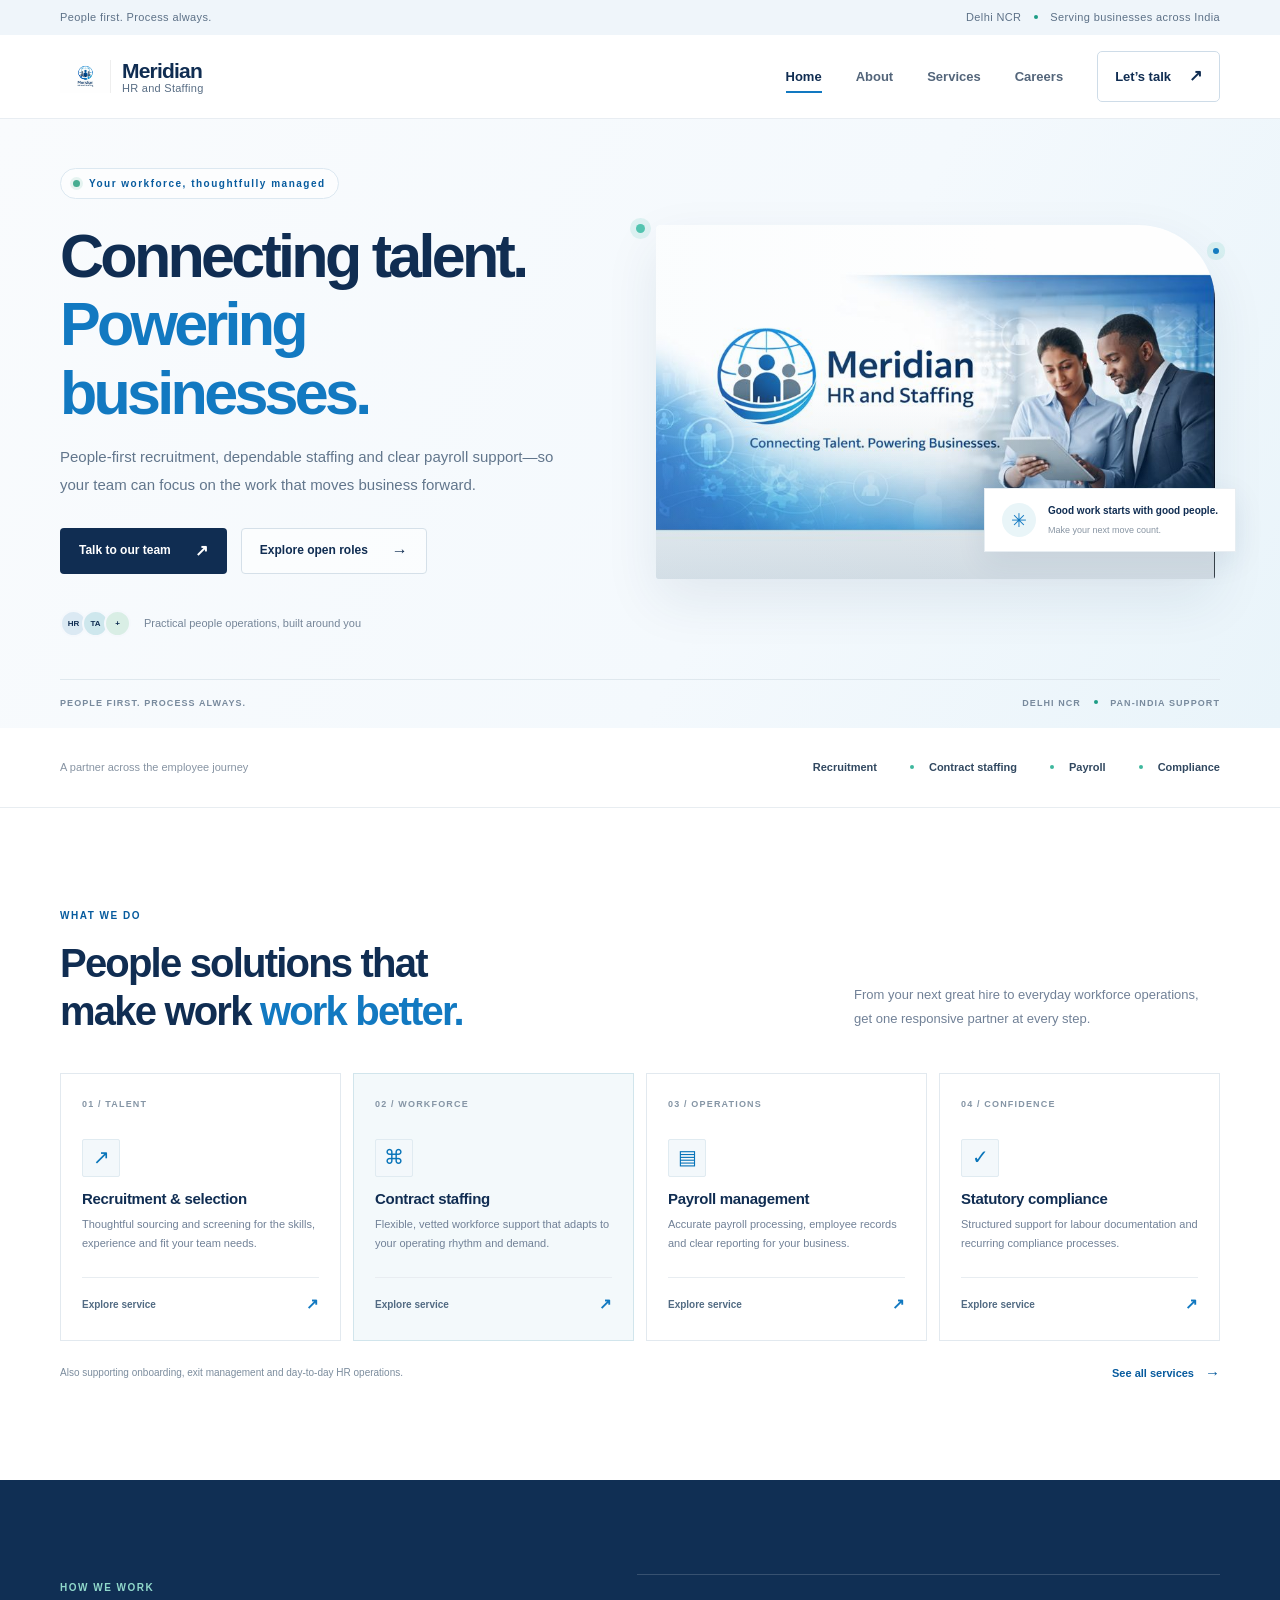
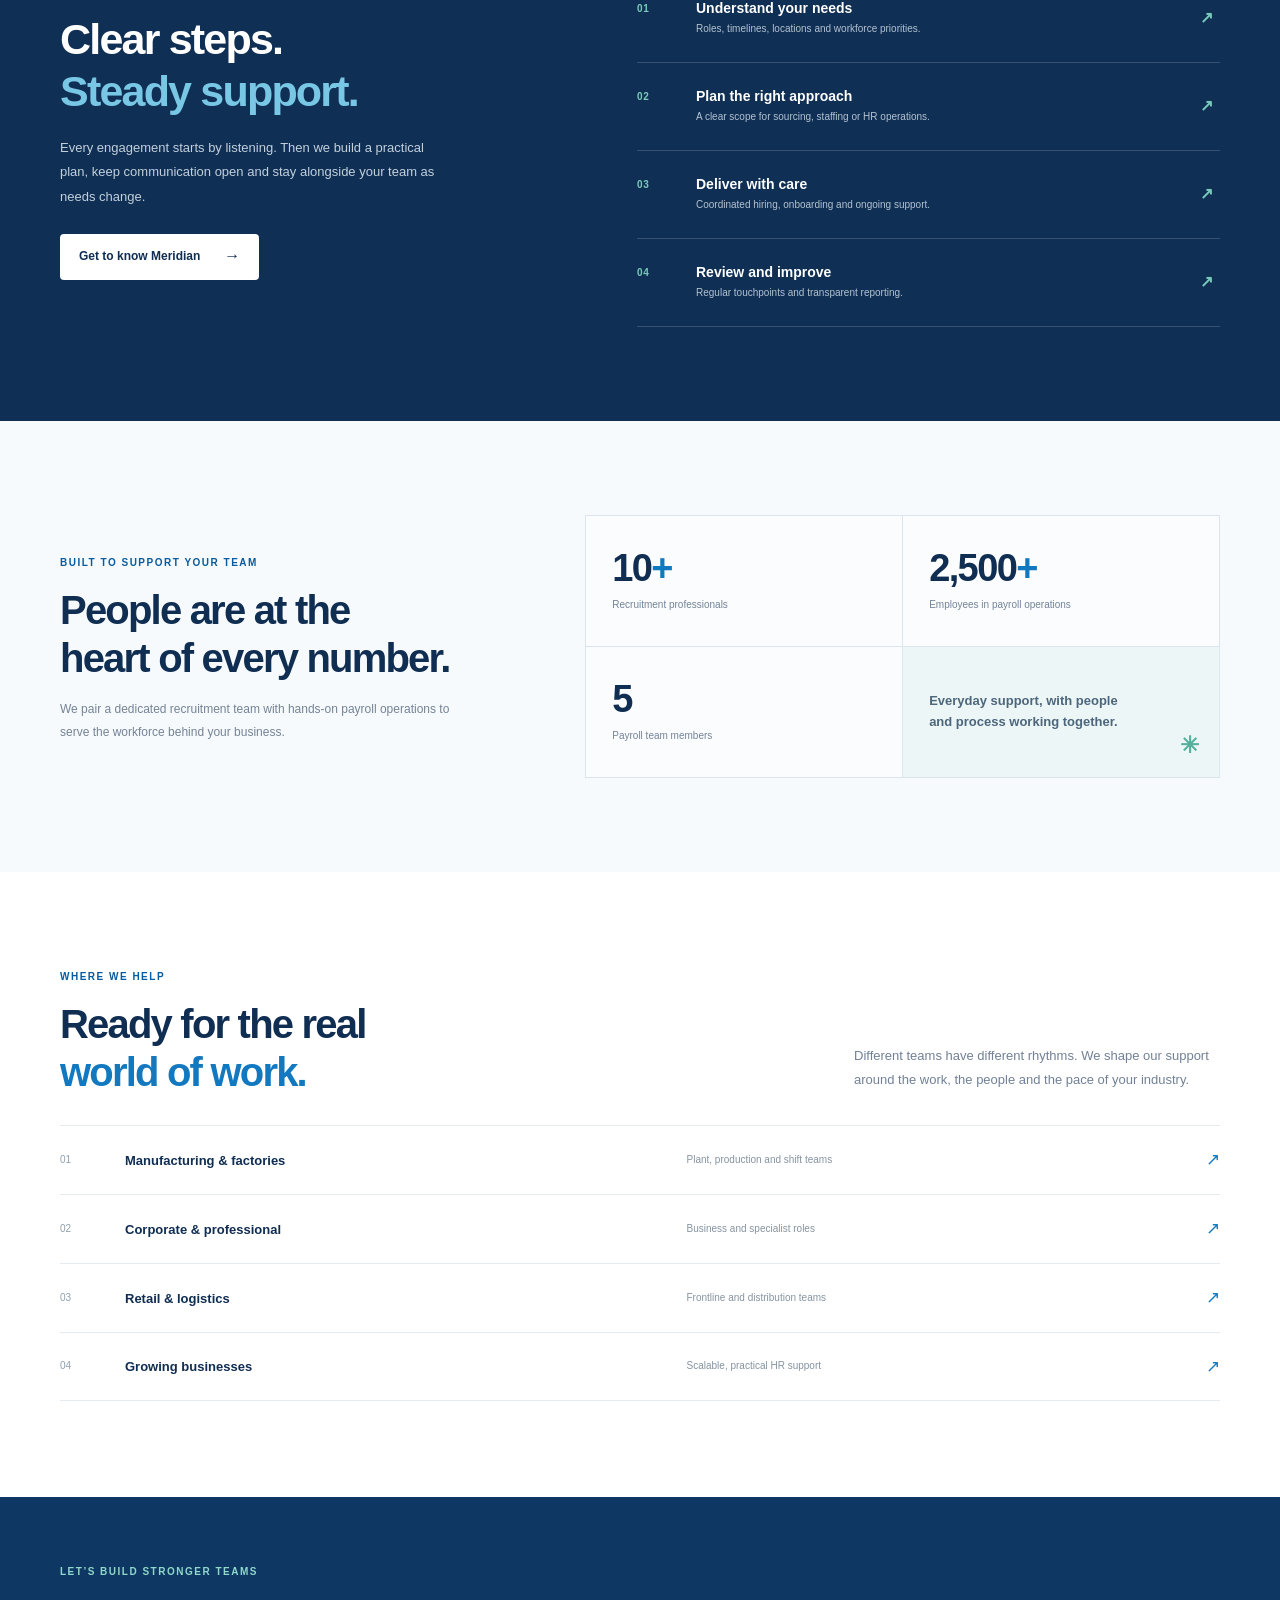
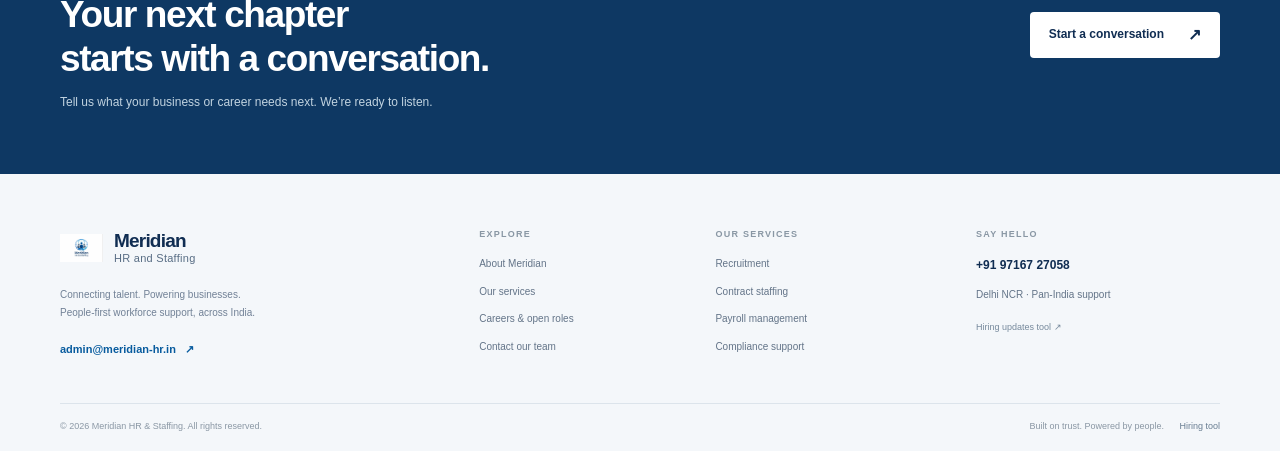
==== index.html @ 5dda0aa1 "Publish Meridian HR & Staffing website" ====
<!doctype html>
<html lang="en">
<head>
  <meta charset="utf-8"><meta name="viewport" content="width=device-width, initial-scale=1">
  <meta name="theme-color" content="#f7faff"><meta name="description" content="Meridian HR & Staffing provides recruitment, contractual staffing, payroll management and compliance support for growing businesses across India.">
  <title>Meridian HR & Staffing | Connecting Talent. Powering Businesses.</title><link rel="icon" href="assets/logo.jpg"><link rel="stylesheet" href="assets/styles.css">
</head>
<body><div id="site-header"></div>
<main>
  <section class="hero"><div class="container hero-grid"><div class="hero-copy"><span class="eyebrow"><i></i> Your workforce, thoughtfully managed</span><h1>Connecting talent.<br><span>Powering businesses.</span></h1><p>People-first recruitment, dependable staffing and clear payroll support—so your team can focus on the work that moves business forward.</p><div class="hero-actions"><a class="button button-primary" href="contact.html">Talk to our team <span>↗</span></a><a class="button button-quiet" href="jobs.html">Explore open roles <span>→</span></a></div><div class="hero-proof"><div class="avatar-stack"><span>HR</span><span>TA</span><span>+</span></div><span>Practical people operations, built around you</span></div></div><div class="hero-art"><div class="hero-image"><img src="assets/cover-page.jpg" alt="Meridian HR and Staffing — connecting talent and powering businesses"></div><div class="hero-note"><span class="note-icon">✳</span><span><b>Good work starts with good people.</b><small>Make your next move count.</small></span></div><div class="hero-dot dot-one"></div><div class="hero-dot dot-two"></div></div></div><div class="container hero-bottom"><span>PEOPLE FIRST. PROCESS ALWAYS.</span><span>DELHI NCR <i></i> PAN-INDIA SUPPORT</span></div></section>
  <section class="trust-strip"><div class="container trust-inner"><span class="trust-label">A partner across the employee journey</span><div class="trust-items"><span>Recruitment</span><span>Contract staffing</span><span>Payroll</span><span>Compliance</span></div></div></section>
  <section class="section section-services"><div class="container"><div class="section-heading"><div><span class="eyebrow">WHAT WE DO</span><h2>People solutions that<br>make work <span>work better.</span></h2></div><p>From your next great hire to everyday workforce operations, get one responsive partner at every step.</p></div><div class="service-grid"><a class="service-card" href="services.html#recruitment"><span class="card-index">01 / TALENT</span><span class="service-icon">↗</span><h3>Recruitment & selection</h3><p>Thoughtful sourcing and screening for the skills, experience and fit your team needs.</p><span class="card-link">Explore service <b>↗</b></span></a><a class="service-card card-highlight" href="services.html#staffing"><span class="card-index">02 / WORKFORCE</span><span class="service-icon">⌘</span><h3>Contract staffing</h3><p>Flexible, vetted workforce support that adapts to your operating rhythm and demand.</p><span class="card-link">Explore service <b>↗</b></span></a><a class="service-card" href="services.html#payroll"><span class="card-index">03 / OPERATIONS</span><span class="service-icon">▤</span><h3>Payroll management</h3><p>Accurate payroll processing, employee records and clear reporting for your business.</p><span class="card-link">Explore service <b>↗</b></span></a><a class="service-card" href="services.html#compliance"><span class="card-index">04 / CONFIDENCE</span><span class="service-icon">✓</span><h3>Statutory compliance</h3><p>Structured support for labour documentation and recurring compliance processes.</p><span class="card-link">Explore service <b>↗</b></span></a></div><div class="services-footer"><span>Also supporting onboarding, exit management and day-to-day HR operations.</span><a class="text-link" href="services.html">See all services <span>→</span></a></div></div></section>
  <section class="section process-section"><div class="container process-layout"><div class="process-intro"><span class="eyebrow eyebrow-light">HOW WE WORK</span><h2>Clear steps.<br><span>Steady support.</span></h2><p>Every engagement starts by listening. Then we build a practical plan, keep communication open and stay alongside your team as needs change.</p><a class="button button-light" href="about.html">Get to know Meridian <span>→</span></a></div><div class="process-list"><div class="process-row"><span>01</span><div><h3>Understand your needs</h3><p>Roles, timelines, locations and workforce priorities.</p></div><b>↗</b></div><div class="process-row"><span>02</span><div><h3>Plan the right approach</h3><p>A clear scope for sourcing, staffing or HR operations.</p></div><b>↗</b></div><div class="process-row"><span>03</span><div><h3>Deliver with care</h3><p>Coordinated hiring, onboarding and ongoing support.</p></div><b>↗</b></div><div class="process-row"><span>04</span><div><h3>Review and improve</h3><p>Regular touchpoints and transparent reporting.</p></div><b>↗</b></div></div></div></section>
  <section class="section stats-section"><div class="container stats-layout"><div><span class="eyebrow">BUILT TO SUPPORT YOUR TEAM</span><h2>People are at the<br>heart of every number.</h2><p>We pair a dedicated recruitment team with hands-on payroll operations to serve the workforce behind your business.</p></div><div class="stats-grid"><div class="stat-box"><strong>10<span>+</span></strong><span>Recruitment professionals</span></div><div class="stat-box"><strong>2,500<span>+</span></strong><span>Employees in payroll operations</span></div><div class="stat-box"><strong>5</strong><span>Payroll team members</span></div><div class="stat-box stat-caption"><span>Everyday support, with people and process working together.</span><b>✳</b></div></div></div></section>
  <section class="section industries-section"><div class="container"><div class="section-heading"><div><span class="eyebrow">WHERE WE HELP</span><h2>Ready for the real<br><span>world of work.</span></h2></div><p>Different teams have different rhythms. We shape our support around the work, the people and the pace of your industry.</p></div><div class="industry-row"><span>01</span><b>Manufacturing & factories</b><span class="industry-desc">Plant, production and shift teams</span><span class="industry-arrow">↗</span></div><div class="industry-row"><span>02</span><b>Corporate & professional</b><span class="industry-desc">Business and specialist roles</span><span class="industry-arrow">↗</span></div><div class="industry-row"><span>03</span><b>Retail & logistics</b><span class="industry-desc">Frontline and distribution teams</span><span class="industry-arrow">↗</span></div><div class="industry-row"><span>04</span><b>Growing businesses</b><span class="industry-desc">Scalable, practical HR support</span><span class="industry-arrow">↗</span></div></div></section>
  <section class="cta-section"><div class="container cta-inner"><div><span class="eyebrow eyebrow-light">LET’S BUILD STRONGER TEAMS</span><h2>Your next chapter<br>starts with a conversation.</h2><p>Tell us what your business or career needs next. We’re ready to listen.</p></div><a class="button button-light" href="contact.html">Start a conversation <span>↗</span></a></div></section>
</main><div id="site-footer"></div><script src="assets/site.js"></script></body></html>
---- assets/styles.css ----
:root{--navy:#102d52;--blue:#1279c1;--blue-deep:#075b9e;--ink:#1b2d41;--muted:#64768b;--pale:#f4f8fc;--line:#e0e8f0;--white:#fff;--mint:#cdece4;--font-body:'DM Sans',Arial,sans-serif;--font-display:'Manrope','DM Sans',Arial,sans-serif}*{box-sizing:border-box}html{scroll-behavior:smooth;scroll-padding-top:110px}body{margin:0;color:var(--ink);background:#fff;font-family:var(--font-body);font-size:15px;line-height:1.65;-webkit-font-smoothing:antialiased}body.menu-open{overflow:hidden}a{color:inherit;text-decoration:none}button,input,textarea,select{font:inherit}button,a{-webkit-tap-highlight-color:transparent}img{display:block;max-width:100%}.container{width:min(1160px,calc(100% - 64px));margin-inline:auto}.topbar{background:#eff5fa;color:#5d7187;font-size:11px;letter-spacing:.035em}.topbar-inner{min-height:35px;display:flex;align-items:center;justify-content:space-between}.topbar i,.hero-bottom i{display:inline-block;width:4px;height:4px;margin:0 9px 2px;border-radius:50%;background:#1d9c85}.site-header{position:sticky;z-index:20;top:0;background:rgba(255,255,255,.95);backdrop-filter:blur(14px);border-bottom:1px solid #e8edf2}.nav-wrap{height:83px;display:flex;align-items:center;justify-content:space-between}.brand{display:flex;align-items:center;gap:11px;color:var(--navy)}.brand img{width:51px;height:51px;object-fit:contain}.brand span{display:flex;flex-direction:column;line-height:1.13}.brand b{font:800 21px/1.1 var(--font-display);letter-spacing:-.8px}.brand small{font-size:11px;color:#586d84;letter-spacing:.025em}.main-nav{display:flex;align-items:center;gap:34px;font-size:13px;font-weight:600;color:#53657a}.main-nav>a:not(.nav-contact){position:relative;padding:8px 0}.main-nav>a:not(.nav-contact):after{content:"";position:absolute;right:100%;bottom:2px;left:0;height:2px;background:var(--blue);transition:right .2s}.main-nav>a:not(.nav-contact):hover:after,.main-nav>a[aria-current="page"]:after{right:0}.main-nav>a[aria-current="page"]{color:var(--navy)}.nav-contact{display:flex;align-items:center;gap:18px;padding:11px 17px;border:1px solid #cedce8;border-radius:5px;color:var(--navy);transition:.2s}.nav-contact:hover{background:var(--navy);border-color:var(--navy);color:white}.nav-contact span{font-size:16px}.menu-toggle{display:none}.hero{overflow:hidden;position:relative;padding:49px 0 0;background:linear-gradient(118deg,#f9fbfd 0%,#f4f9fd 60%,#e9f4fa 100%)}.hero-grid{display:grid;grid-template-columns:1fr 1.03fr;align-items:center;gap:49px;min-height:438px;padding-bottom:42px}.eyebrow{display:inline-flex;align-items:center;gap:9px;color:var(--blue-deep);font-size:10px;font-weight:700;letter-spacing:.15em;line-height:1.5}.hero-copy>.eyebrow{padding:7px 12px;border:1px solid #dce8f1;border-radius:99px;background:#ffffff9c}.hero-copy>.eyebrow i{width:7px;height:7px;border-radius:50%;background:#45ad91;box-shadow:0 0 0 3px #45ad9120}.hero h1,.page-hero h1,.not-found h1{margin:23px 0 16px;color:var(--navy);font:700 clamp(39px,5vw,61px)/1.12 var(--font-display);letter-spacing:-3.7px}.hero h1 span,.page-hero h1 span,.not-found h1 span{color:var(--blue)}.hero-copy>p{max-width:500px;margin:0;color:#62768c;font-size:15px;line-height:1.9}.hero-actions{display:flex;align-items:center;gap:14px;margin-top:28px}.button{display:inline-flex;align-items:center;justify-content:center;gap:24px;min-height:46px;padding:0 18px;border:1px solid transparent;border-radius:4px;font-size:12px;font-weight:700;cursor:pointer;transition:background .2s,color .2s,border-color .2s,transform .2s}.button span{font-size:16px;transition:transform .2s}.button:hover{transform:translateY(-2px)}.button:hover span{transform:translate(2px,-1px)}.button-primary{background:var(--navy);color:white}.button-primary:hover{background:#1c4a77}.button-quiet{border-color:#d5e0e9;background:#ffffff7d;color:var(--navy)}.button-quiet:hover{border-color:#94aec4;background:white}.hero-proof{display:flex;align-items:center;gap:13px;margin-top:36px;color:#758598;font-size:11px}.avatar-stack{display:flex;padding-left:5px}.avatar-stack span{display:grid;place-items:center;width:27px;height:27px;margin-left:-5px;border:2px solid #f5f8fc;border-radius:50%;background:#dbe9f3;color:var(--navy);font-size:8px;font-weight:700}.avatar-stack span:nth-child(2){background:#cee7ed}.avatar-stack span:nth-child(3){background:#d9eee5}.hero-art{position:relative;padding:8px 5px 8px 0}.hero-image{overflow:hidden;position:relative;height:354px;border-radius:3px 76px 3px 3px;background:#dceefa;box-shadow:0 21px 54px #143d5f16}.hero-image:after{position:absolute;inset:0;content:"";background:linear-gradient(90deg,#e7f5fc26,transparent 62%),linear-gradient(0deg,#164b7333,transparent 52%)}.hero-image img{width:100%;height:100%;object-fit:cover}.hero-note{position:absolute;right:-16px;bottom:35px;z-index:1;display:flex;align-items:center;gap:12px;min-width:236px;padding:14px 17px;border:1px solid #e7edf2;background:#fff;box-shadow:0 9px 30px #143d5f16}.note-icon{display:grid;place-items:center;width:34px;height:34px;border-radius:50%;background:#e9f5f8;color:var(--blue);font-size:19px}.hero-note span:last-child{display:flex;flex-direction:column}.hero-note b{font-size:10px;color:var(--navy)}.hero-note small{margin-top:3px;color:#8794a2;font-size:9px}.hero-dot{position:absolute;width:9px;height:9px;border-radius:50%;background:#53c4b0;box-shadow:0 0 0 6px #53c4b028}.dot-one{top:7px;left:-20px}.dot-two{right:1px;top:31px;width:6px;height:6px;background:#147cc0}.hero-bottom{display:flex;justify-content:space-between;padding:16px 0 17px;border-top:1px solid #dfe8ee;color:#788a9d;font-size:9px;font-weight:700;letter-spacing:.12em}.trust-strip{border-bottom:1px solid #e8edf1;background:#fff}.trust-inner{display:flex;align-items:center;justify-content:space-between;min-height:79px}.trust-label{color:#8794a3;font-size:11px}.trust-items{display:flex;align-items:center;gap:33px;color:#314860;font:700 11px var(--font-display)}.trust-items span+span:before{display:inline-block;width:4px;height:4px;margin:0 15px 2px 0;border-radius:50%;background:#3eb79d;content:""}.section{padding:94px 0}.section-heading{display:flex;align-items:flex-end;justify-content:space-between;gap:35px;margin-bottom:37px}.section-heading h2,.stats-layout h2,.process-intro h2,.contact-form-wrap h2,.about-copy h2,.credentials-inner h2{margin:12px 0 0;color:var(--navy);font:700 clamp(29px,3.5vw,40px)/1.22 var(--font-display);letter-spacing:-1.8px}.section-heading h2 span,.stats-layout h2 span,.process-intro h2 span,.contact-form-wrap h2 span,.about-copy h2 span,.credentials-inner h2 span{color:var(--blue)}.section-heading>p{max-width:366px;margin:0 0 5px;color:#718197;font-size:13px;line-height:1.85}.service-grid{display:grid;grid-template-columns:repeat(4,1fr);gap:12px}.service-card{position:relative;display:flex;min-height:268px;flex-direction:column;padding:23px 21px;border:1px solid #e2e9ef;background:white;transition:transform .22s,border-color .22s,box-shadow .22s}.service-card:hover{transform:translateY(-5px);border-color:#bed9e9;box-shadow:0 12px 35px #133a5810}.card-highlight{border-color:#d1e5ec;background:#f3f9fb}.card-index{color:#8595a5;font-size:9px;font-weight:700;letter-spacing:.13em}.service-icon{display:grid;place-items:center;width:38px;height:38px;margin:27px 0 13px;border:1px solid #e0ebf1;border-radius:2px;background:#f3f8fb;color:#0874b9;font-size:20px}.service-card h3{margin:0;color:var(--navy);font:700 15px var(--font-display);letter-spacing:-.3px}.service-card>p{margin:8px 0 21px;color:#718197;font-size:11px;line-height:1.75}.card-link{display:flex;align-items:center;justify-content:space-between;margin-top:auto;padding-top:14px;border-top:1px solid #e8edf1;color:#526b83;font-size:10px;font-weight:700}.card-link b{color:var(--blue);font-size:15px}.services-footer{display:flex;align-items:center;justify-content:space-between;margin-top:20px;color:#7b8c9d;font-size:10px}.text-link{display:inline-flex;align-items:center;gap:11px;color:var(--blue-deep);font-size:11px;font-weight:700}.text-link span{font-size:15px;transition:transform .2s}.text-link:hover span{transform:translateX(4px)}.process-section{overflow:hidden;background:#102f54;color:#fff}.process-layout{display:grid;grid-template-columns:.9fr 1.1fr;gap:100px}.eyebrow-light{color:#90d8cb}.process-intro h2{margin-top:14px;color:#fff;font-size:43px}.process-intro h2 span{color:#78c7e4}.process-intro>p{max-width:394px;margin:18px 0 24px;color:#c2d0dd;font-size:13px;line-height:1.9}.button-light{background:#fff;color:var(--navy)}.button-light:hover{background:#e4f4f8}.process-list{border-top:1px solid #ffffff2a}.process-row{display:grid;grid-template-columns:44px 1fr 20px;align-items:center;gap:15px;min-height:88px;border-bottom:1px solid #ffffff2a}.process-row>span{align-self:start;padding-top:26px;color:#79cbb9;font-size:10px;font-weight:700;letter-spacing:.08em}.process-row h3{margin:0;color:#fff;font:600 14px var(--font-display)}.process-row p{margin:5px 0 0;color:#b3c3d3;font-size:10px}.process-row>b{color:#77c9bc;font-size:16px}.stats-section{background:#f7fafc}.stats-layout{display:grid;grid-template-columns:.83fr 1.17fr;align-items:center;gap:75px}.stats-layout>div:first-child>p{max-width:390px;margin:15px 0 0;color:#748397;font-size:12px;line-height:1.9}.stats-grid{display:grid;grid-template-columns:1fr 1fr;border-top:1px solid #dce5ed;border-left:1px solid #dce5ed}.stat-box{display:flex;min-height:131px;flex-direction:column;justify-content:center;padding:23px 26px;border-right:1px solid #dce5ed;border-bottom:1px solid #dce5ed;background:#ffffff8c}.stat-box>strong{color:var(--navy);font:700 38px/1 var(--font-display);letter-spacing:-1.6px}.stat-box>strong span{color:var(--blue)}.stat-box>span{margin-top:10px;color:#728398;font-size:10px}.stat-caption{position:relative;justify-content:center;background:#edf6f7}.stat-caption>span{max-width:200px;margin:0;color:#4c667c;font:600 13px/1.6 var(--font-display)}.stat-caption>b{position:absolute;right:20px;bottom:12px;color:#56af9d;font-size:23px}.industries-section{padding-top:91px;padding-bottom:96px}.industries-section .section-heading{margin-bottom:28px}.industry-row{display:grid;grid-template-columns:65px 1.1fr 1fr 23px;align-items:center;min-height:69px;border-top:1px solid #e4ebf0;transition:padding .2s,background .2s}.industry-row:last-child{border-bottom:1px solid #e4ebf0}.industry-row:hover{padding-inline:11px;background:#f5f9fb}.industry-row>span:first-child{color:#91a0ad;font-size:10px}.industry-row>b{color:var(--navy);font:700 13px var(--font-display)}.industry-desc{color:#8593a1;font-size:10px}.industry-arrow{justify-self:end;color:var(--blue);font-size:17px}.cta-section{padding:61px 0;background:#0e3863;color:white}.cta-inner{display:flex;align-items:center;justify-content:space-between;gap:30px}.cta-inner h2{margin:10px 0 0;font:700 clamp(28px,3vw,37px)/1.2 var(--font-display);letter-spacing:-1.4px}.cta-inner p{margin:11px 0 0;color:#c1d3e0;font-size:12px}.cta-inner>.button{flex-shrink:0}.site-footer{background:#f4f7fa}.footer-main{display:grid;grid-template-columns:1.55fr .8fr .9fr 1fr;gap:41px;padding-top:53px;padding-bottom:43px}.brand-footer img{width:43px;height:43px}.brand-footer b{font-size:19px}.footer-brand>p{margin:16px 0 14px;color:#718196;font-size:10px;line-height:1.8}.footer-email{color:var(--blue-deep);font-size:11px;font-weight:600}.footer-email span{margin-left:6px}.footer-column,.footer-contact{display:flex;flex-direction:column;align-items:flex-start;gap:11px;color:#637488;font-size:10px}.footer-title{margin-bottom:4px;color:#8997a4;font-size:9px;font-weight:700;letter-spacing:.14em}.footer-column a:hover,.footer-contact a:hover{color:var(--blue)}.footer-contact>a:first-of-type{color:var(--navy);font-size:12px;font-weight:700}.footer-contact>span:not(.footer-title){font-size:10px}.footer-contact .footer-admin{margin-top:5px;color:#76899c;font-size:9px}.footer-bottom{display:flex;justify-content:space-between;padding:15px 0 17px;border-top:1px solid #dce4eb;color:#8a97a4;font-size:9px}.footer-bottom a{margin-left:13px;color:#697e92}.page-hero{position:relative;overflow:hidden;padding:77px 0 31px;background:radial-gradient(ellipse at 85% 30%,#e3f2f9 0,transparent 36%),linear-gradient(120deg,#f7fafc,#eef6fa)}.page-hero:after{position:absolute;right:8%;top:22%;width:300px;height:300px;border:1px solid #b8d8e921;border-radius:50%;content:"";box-shadow:0 0 0 39px #b8d8e914,0 0 0 79px #b8d8e90d;pointer-events:none}.page-hero .container{position:relative;z-index:1}.page-hero h1{margin:18px 0 13px;font-size:54px}.page-hero p{max-width:585px;margin:0;color:#718297;font-size:13px;line-height:1.85}.breadcrumb{display:flex;gap:11px;margin-top:29px;color:#8997a4;font-size:10px}.breadcrumb a{color:#49708e}.about-split{display:grid;grid-template-columns:.92fr 1.08fr;align-items:center;gap:78px}.about-image{position:relative;overflow:hidden;min-height:346px;background:#dceaf1}.about-image:after{position:absolute;inset:0;background:linear-gradient(0deg,#1034519c,transparent 62%);content:""}.about-image img{position:absolute;width:100%;height:100%;object-fit:cover}.about-image>span{position:absolute;z-index:1;bottom:23px;left:23px;color:white;font:700 13px/1.65 var(--font-display);letter-spacing:.12em}.about-copy h2{font-size:35px}.about-copy>p{margin:17px 0 0;color:#718197;font-size:12px;line-height:1.95}.about-quote{margin-top:20px;padding:13px 15px;border-left:3px solid #42ad9b;background:#f3f8f9;color:#49647c;font:600 12px/1.7 var(--font-display)}.values-section{background:#f7fafc}.value-grid{display:grid;grid-template-columns:repeat(4,1fr);gap:12px}.value-card{min-height:171px;padding:21px;border:1px solid #e2e9ef;background:white}.value-card>span{color:#37a790;font-size:10px;font-weight:700}.value-card h3{margin:18px 0 6px;color:var(--navy);font:700 14px var(--font-display)}.value-card p{margin:0;color:#758599;font-size:10px;line-height:1.8}.credentials-inner{display:grid;grid-template-columns:1fr .8fr;align-items:center;gap:70px}.credentials-inner h2{font-size:34px}.credentials-inner>div:first-child>p{max-width:440px;margin:14px 0 0;color:#748397;font-size:11px;line-height:1.85}.credential-card{padding:26px;border:1px solid #e0e8ef;background:#f9fbfc}.credential-card>div{display:flex;justify-content:space-between;gap:20px;padding:12px 0;border-bottom:1px solid #e4ebf0}.credential-card>div span{color:#8290a0;font-size:10px}.credential-card>div b{color:#244460;font-size:10px}.credential-card>small{display:block;margin-top:13px;color:#99a4ae;font-size:9px}.service-detail-section{padding-top:47px}.service-detail{display:grid;grid-template-columns:67px 1fr auto;gap:15px;padding:32px 0;border-bottom:1px solid #e3eaf0;scroll-margin-top:125px}.service-detail:first-child{border-top:1px solid #e3eaf0}.detail-number{padding-top:2px;color:#41a996;font:600 19px var(--font-display)}.service-detail h2{margin:8px 0;color:var(--navy);font:700 22px var(--font-display);letter-spacing:-.6px}.service-detail>div>p{max-width:710px;margin:0;color:#718197;font-size:11px;line-height:1.85}.service-detail ul{display:grid;grid-template-columns:1fr 1fr;gap:7px 26px;margin:14px 0 0;padding-left:16px;color:#617589;font-size:10px}.service-detail li::marker{color:#3ba78f}.service-detail>.text-link{align-self:start;margin-top:25px;white-space:nowrap}.jobs-section{padding-top:60px}.jobs-layout{display:grid;grid-template-columns:1fr 288px;align-items:start;gap:39px}.jobs-heading,.admin-panel-head{display:flex;align-items:center;justify-content:space-between;gap:18px;padding-bottom:18px;border-bottom:1px solid #e1e9ef}.jobs-heading h2,.admin-panel-head h2{margin:4px 0 0;color:var(--navy);font:700 25px var(--font-display);letter-spacing:-.8px}.live-label{display:flex;align-items:center;gap:8px;color:#73869a;font-size:9px}.live-label i,.job-active i{width:6px;height:6px;border-radius:50%;background:#3aac8e}.jobs-list{display:grid;gap:12px;margin-top:17px}.job-card{padding:21px;border:1px solid #e0e8ef;background:white;transition:border-color .2s,box-shadow .2s}.job-card:hover{border-color:#c6dce9;box-shadow:0 9px 25px #173f5b0c}.job-card-head{display:flex;align-items:center;justify-content:space-between}.job-dept{color:#5d7890;font-size:9px;font-weight:700;letter-spacing:.09em;text-transform:uppercase}.job-active{display:flex;align-items:center;gap:6px;color:#4c927f;font-size:8px;font-weight:700;letter-spacing:.11em}.job-card h3{margin:11px 0 7px;color:var(--navy);font:700 18px var(--font-display)}.job-meta{display:flex;gap:16px;color:#8090a0;font-size:9px}.job-card>p{max-width:610px;margin:12px 0;color:#6e8093;font-size:11px;line-height:1.75}.job-details{margin-top:11px;border-top:1px solid #edf0f3}.job-details summary{display:flex;justify-content:space-between;padding:11px 0 3px;color:#506a82;font-size:10px;font-weight:700;cursor:pointer;list-style:none}.job-details summary::-webkit-details-marker{display:none}.job-details[open] summary span{transform:rotate(45deg)}.job-details ul{margin:7px 0 10px;padding-left:17px;color:#718398;font-size:10px}.job-apply{min-height:37px;margin-top:13px;font-size:10px}.empty-jobs{padding:39px 23px;border:1px dashed #cddbe4;text-align:center}.empty-jobs>span{color:#35a790;font-size:24px}.empty-jobs h3{margin:9px 0 3px;color:var(--navy);font:700 16px var(--font-display)}.empty-jobs p{color:#77889a;font-size:10px}.jobs-sidebar{padding:22px;border:1px solid #e0e8ef;background:#f8fafc}.jobs-sidebar h3{margin:8px 0 16px;color:var(--navy);font:700 17px var(--font-display)}.tip-row{display:flex;gap:12px;padding:11px 0;border-top:1px solid #e5ebf0}.tip-row>span{color:#42a990;font-size:9px;font-weight:700}.tip-row>p{margin:0;color:#66798d;font-size:10px}.privacy-note{margin-top:12px;padding:13px;background:#edf4f6}.privacy-note>b{color:var(--navy);font-size:10px}.privacy-note>p{margin:5px 0 0;color:#718296;font-size:9px;line-height:1.75}.sidebar-contact{display:flex;flex-direction:column;gap:3px;margin-top:16px;color:#8290a0;font-size:9px}.sidebar-contact span{color:var(--blue-deep);font-weight:700}.jobs-note{margin-top:15px;padding:16px;background:#f3f8fa}.jobs-note>span{float:left;margin-right:10px;color:#36a88f;font-size:17px}.jobs-note>p{margin:0;color:#6b7f93;font-size:10px;line-height:1.8}.jobs-note>a{display:inline-flex;gap:15px;margin:9px 0 0 27px;color:var(--blue-deep);font-size:9px;font-weight:700}.contact-section{padding-top:56px}.contact-layout{display:grid;grid-template-columns:1.02fr .98fr;gap:56px}.contact-options{display:grid;grid-template-columns:1fr 1fr;align-content:start;gap:12px}.contact-card{display:flex;min-height:220px;flex-direction:column;align-items:flex-start;padding:20px;border:1px solid #e1e8ef;background:white;transition:transform .2s,border-color .2s}.contact-card:hover{transform:translateY(-3px);border-color:#bad6e5}.contact-icon{display:grid;place-items:center;width:36px;height:36px;margin-bottom:19px;background:#eff6f8;color:#157cb5;font-size:19px}.contact-card h2{margin:7px 0;color:var(--navy);font:700 14px var(--font-display);letter-spacing:-.35px}.contact-card h2 span{color:#477a9d;font-size:12px}.contact-card>p{margin:0;color:#77889a;font-size:10px;line-height:1.7}.contact-card>b{margin-top:auto;padding-top:12px;color:var(--blue-deep);font-size:9px}.contact-location{grid-column:1/-1;min-height:187px;background:#f6f9fb}.contact-location h2{font-size:20px}.contact-form-wrap{padding:29px;border:1px solid #e0e8ef;background:#f9fbfc}.contact-form-wrap h2{margin-top:7px;font-size:29px}.contact-form-wrap>p{margin:12px 0 18px;color:#748397;font-size:10px;line-height:1.8}.contact-form-wrap form{display:grid;gap:12px}.contact-form-wrap label,.admin-fields label{display:grid;gap:5px;color:#40586f;font-size:10px;font-weight:600}.contact-form-wrap input,.contact-form-wrap textarea,.contact-form-wrap select,.admin-fields input,.admin-fields textarea{width:100%;border:1px solid #dce5eb;border-radius:2px;outline:0;background:white;color:#284259;font-size:11px;font-weight:400;transition:border-color .2s,box-shadow .2s}.contact-form-wrap input,.contact-form-wrap select,.admin-fields input{height:40px;padding:0 11px}.contact-form-wrap textarea,.admin-fields textarea{min-height:75px;padding:9px 11px;resize:vertical}.contact-form-wrap input:focus,.contact-form-wrap textarea:focus,.contact-form-wrap select:focus,.admin-fields input:focus,.admin-fields textarea:focus{border-color:#5ba4c9;box-shadow:0 0 0 3px #5ba4c91b}.contact-form-wrap input::placeholder,.contact-form-wrap textarea::placeholder{color:#a1adb8}.contact-form-wrap form>.button{justify-self:start;margin-top:1px}.form-privacy{margin:0!important;color:#96a1ab!important;font-size:9px!important}.admin-warning{display:flex;gap:13px;padding:16px;border:1px solid #e3dfc7;background:#fcfaf2}.admin-warning>span{color:#b29127;font-size:19px}.admin-warning>b,.admin-warning div>b{color:#5f552e;font-size:11px}.admin-warning p{margin:4px 0 0;color:#77704f;font-size:10px;line-height:1.8}.admin-warning code,.admin-help code{color:#325875}.admin-panel{margin-top:19px;padding:24px;border:1px solid #e0e8ef}.admin-panel-head{padding-bottom:17px}.admin-panel-head h2{font-size:22px}.admin-panel-head .button{min-height:38px;font-size:10px}.admin-job{margin-top:16px;padding:16px;border:1px solid #e5ebf0;background:#fafcfd}.admin-job-top{display:flex;align-items:center;gap:16px;padding-bottom:13px;border-bottom:1px solid #e7ecf0}.admin-job-top>b{margin-right:auto;color:var(--navy);font-size:10px}.active-toggle{display:flex;align-items:center;gap:6px;color:#6c7e90;font-size:9px}.active-toggle input{accent-color:#208a72}.remove-job{border:0;background:transparent;color:#aa6767;font-size:9px;cursor:pointer}.admin-fields{display:grid;grid-template-columns:1fr 1fr;gap:12px;margin-top:13px}.admin-fields label{font-size:9px}.admin-fields input{height:35px}.admin-fields textarea{min-height:58px;font-size:10px}.admin-fields .field-wide{grid-column:1/-1}.admin-fields small{color:#97a2ad;font-size:8px;font-weight:400}.admin-empty{padding:24px;text-align:center;color:#8391a0;font-size:10px}.admin-footer{display:flex;align-items:center;gap:14px;margin-top:19px;padding-top:17px;border-top:1px solid #e5ebf0}.admin-footer .button{min-height:40px;font-size:10px}.admin-footer>span{color:#84919d;font-size:9px}.admin-help{margin-top:17px;padding:22px;background:#f3f7fa}.admin-help ol{display:grid;gap:10px;margin:13px 0;padding-left:19px;color:#64798d;font-size:10px}.admin-help li::marker{color:#35a990;font-weight:700}.admin-help>p{color:#81909e;font-size:9px}.not-found{padding:112px 0 130px;background:linear-gradient(125deg,#f7fafc,#edf6fa)}.not-found h1{font-size:54px}.not-found p{margin:0 0 22px;color:#708297;font-size:13px}
@media(min-width:1500px){.container{width:min(1210px,calc(100% - 96px))}.hero-grid{min-height:475px}.hero-image{height:386px}}
@media(max-width:900px){.container{width:calc(100% - 44px)}.hero-grid{gap:27px;grid-template-columns:1fr .95fr}.hero h1{font-size:48px}.hero-image{height:300px}.hero-note{right:-7px;min-width:208px}.trust-items{gap:16px}.trust-items span+span:before{margin-right:8px}.service-grid{grid-template-columns:1fr 1fr}.service-card{min-height:240px}.process-layout{gap:48px}.stats-layout{gap:40px}.footer-main{grid-template-columns:1.3fr 1fr 1fr;gap:32px}.footer-contact{grid-column:2/-1}.about-split{gap:40px}.jobs-layout{grid-template-columns:1fr 250px;gap:21px}.contact-layout{gap:28px}.contact-card{padding:16px}.contact-form-wrap{padding:23px}}
@media(max-width:650px){html{scroll-padding-top:75px}.container{width:calc(100% - 36px)}.topbar-inner{min-height:30px;font-size:9px}.topbar-inner>span:first-child{display:none}.topbar-inner>span:last-child{margin-left:auto}.nav-wrap{height:70px}.brand img{width:43px;height:43px}.brand b{font-size:19px}.menu-toggle{display:flex;width:41px;height:39px;flex-direction:column;justify-content:center;gap:6px;border:1px solid #dce5eb;background:white}.menu-toggle span{width:16px;height:1.5px;margin-left:11px;background:var(--navy);transition:transform .2s}.menu-toggle[aria-expanded="true"] span:first-child{transform:translateY(3.75px) rotate(45deg)}.menu-toggle[aria-expanded="true"] span:last-child{transform:translateY(-3.75px) rotate(-45deg)}.main-nav{position:fixed;inset:101px 0 0;display:flex;visibility:hidden;flex-direction:column;align-items:stretch;gap:4px;padding:22px 23px;background:white;opacity:0;transform:translateY(-6px);transition:.2s}.main-nav.nav-open{visibility:visible;opacity:1;transform:translateY(0)}.main-nav>a:not(.nav-contact){padding:14px 2px;border-bottom:1px solid #edf0f3;font-size:15px}.main-nav>a:not(.nav-contact):after{display:none}.nav-contact{justify-content:space-between;margin-top:13px}.hero{padding-top:29px}.hero-grid{grid-template-columns:1fr;gap:25px;padding-bottom:26px}.hero h1{margin-top:18px;font-size:45px;letter-spacing:-2.7px}.hero-copy>p{font-size:13px}.hero-actions{flex-wrap:wrap;gap:9px;margin-top:22px}.button{min-height:43px;padding-inline:14px;gap:16px;font-size:11px}.hero-proof{margin-top:22px}.hero-art{padding:0 0 15px}.hero-image{height:245px;border-top-right-radius:56px}.hero-note{right:8px;bottom:0;min-width:202px;padding:10px 12px}.hero-bottom{font-size:8px}.trust-inner{align-items:flex-start;flex-direction:column;gap:10px;padding-block:16px}.trust-label{font-size:10px}.trust-items{flex-wrap:wrap;gap:9px 16px;font-size:9px}.trust-items span+span:before{margin-right:7px}.section{padding:64px 0}.section-heading{align-items:flex-start;flex-direction:column;gap:12px;margin-bottom:25px}.section-heading h2,.stats-layout h2,.process-intro h2{font-size:32px}.section-heading>p{font-size:11px}.service-grid{gap:9px}.service-card{min-height:238px;padding:16px 14px}.card-index{font-size:8px}.service-icon{width:33px;height:33px;margin:21px 0 11px}.service-card h3{font-size:13px}.service-card>p{font-size:10px}.card-link{font-size:9px}.services-footer{align-items:flex-start;flex-direction:column;gap:9px;font-size:9px}.process-layout{grid-template-columns:1fr;gap:30px}.process-intro h2{font-size:37px}.process-intro>p{font-size:11px}.process-row{min-height:77px;grid-template-columns:36px 1fr 15px}.process-row>span{padding-top:23px}.process-row h3{font-size:12px}.stats-layout{grid-template-columns:1fr;gap:25px}.stats-layout>div:first-child>p{font-size:11px}.stat-box{min-height:112px;padding:17px}.stat-box>strong{font-size:33px}.industry-row{grid-template-columns:35px 1fr 20px;min-height:63px}.industry-row>b{font-size:11px}.industry-desc{display:none}.cta-section{padding:45px 0}.cta-inner{align-items:flex-start;flex-direction:column;gap:20px}.cta-inner h2{font-size:30px}.footer-main{grid-template-columns:1fr 1fr;gap:28px 18px;padding-top:39px;padding-bottom:31px}.footer-brand{grid-column:1/-1}.footer-contact{grid-column:auto}.footer-bottom{align-items:flex-start;flex-direction:column;gap:4px;font-size:8px}.page-hero{padding:53px 0 22px}.page-hero h1,.not-found h1{font-size:43px;letter-spacing:-2.7px}.page-hero p{max-width:510px;font-size:11px}.breadcrumb{margin-top:19px}.about-split{grid-template-columns:1fr;gap:28px}.about-image{min-height:245px}.about-copy h2,.credentials-inner h2{font-size:30px}.about-copy>p{font-size:11px}.value-grid{grid-template-columns:1fr 1fr;gap:9px}.value-card{min-height:154px;padding:15px}.value-card h3{font-size:12px}.value-card p{font-size:9px}.credentials-inner{grid-template-columns:1fr;gap:23px}.credential-card{padding:18px}.credential-card>div b{font-size:9px}.service-detail-section{padding-top:28px}.service-detail{grid-template-columns:38px 1fr;gap:9px;padding:25px 0}.detail-number{font-size:16px}.service-detail h2{font-size:19px}.service-detail>div>p{font-size:10px}.service-detail ul{grid-template-columns:1fr;gap:5px;font-size:9px}.service-detail>.text-link{grid-column:2;margin-top:5px}.jobs-layout{grid-template-columns:1fr;gap:18px}.jobs-sidebar{grid-row:1}.jobs-sidebar h3{font-size:15px}.jobs-sidebar .tip-row{display:inline-flex;width:32%;vertical-align:top}.privacy-note{margin-top:8px}.jobs-heading h2{font-size:22px}.job-card{padding:16px}.job-card h3{font-size:16px}.job-meta{flex-wrap:wrap}.contact-layout{grid-template-columns:1fr;gap:20px}.contact-card{min-height:199px;padding:14px}.contact-card h2{font-size:12px;overflow-wrap:anywhere}.contact-location{min-height:169px}.contact-form-wrap{padding:20px}.contact-form-wrap h2{font-size:27px}.admin-panel{padding:16px}.admin-panel-head{align-items:flex-start}.admin-panel-head h2{font-size:19px}.admin-panel-head .button{padding-inline:9px;gap:5px;font-size:9px}.admin-job{padding:12px}.admin-job-top{flex-wrap:wrap;gap:9px}.active-toggle{font-size:8px}.admin-fields{grid-template-columns:1fr;gap:9px}.admin-fields .field-wide{grid-column:auto}.admin-footer{align-items:flex-start;flex-direction:column}.admin-warning p{font-size:9px}.not-found{padding:90px 0 100px}}
@media(prefers-reduced-motion:reduce){*,*::before,*::after{scroll-behavior:auto!important;transition:none!important}}
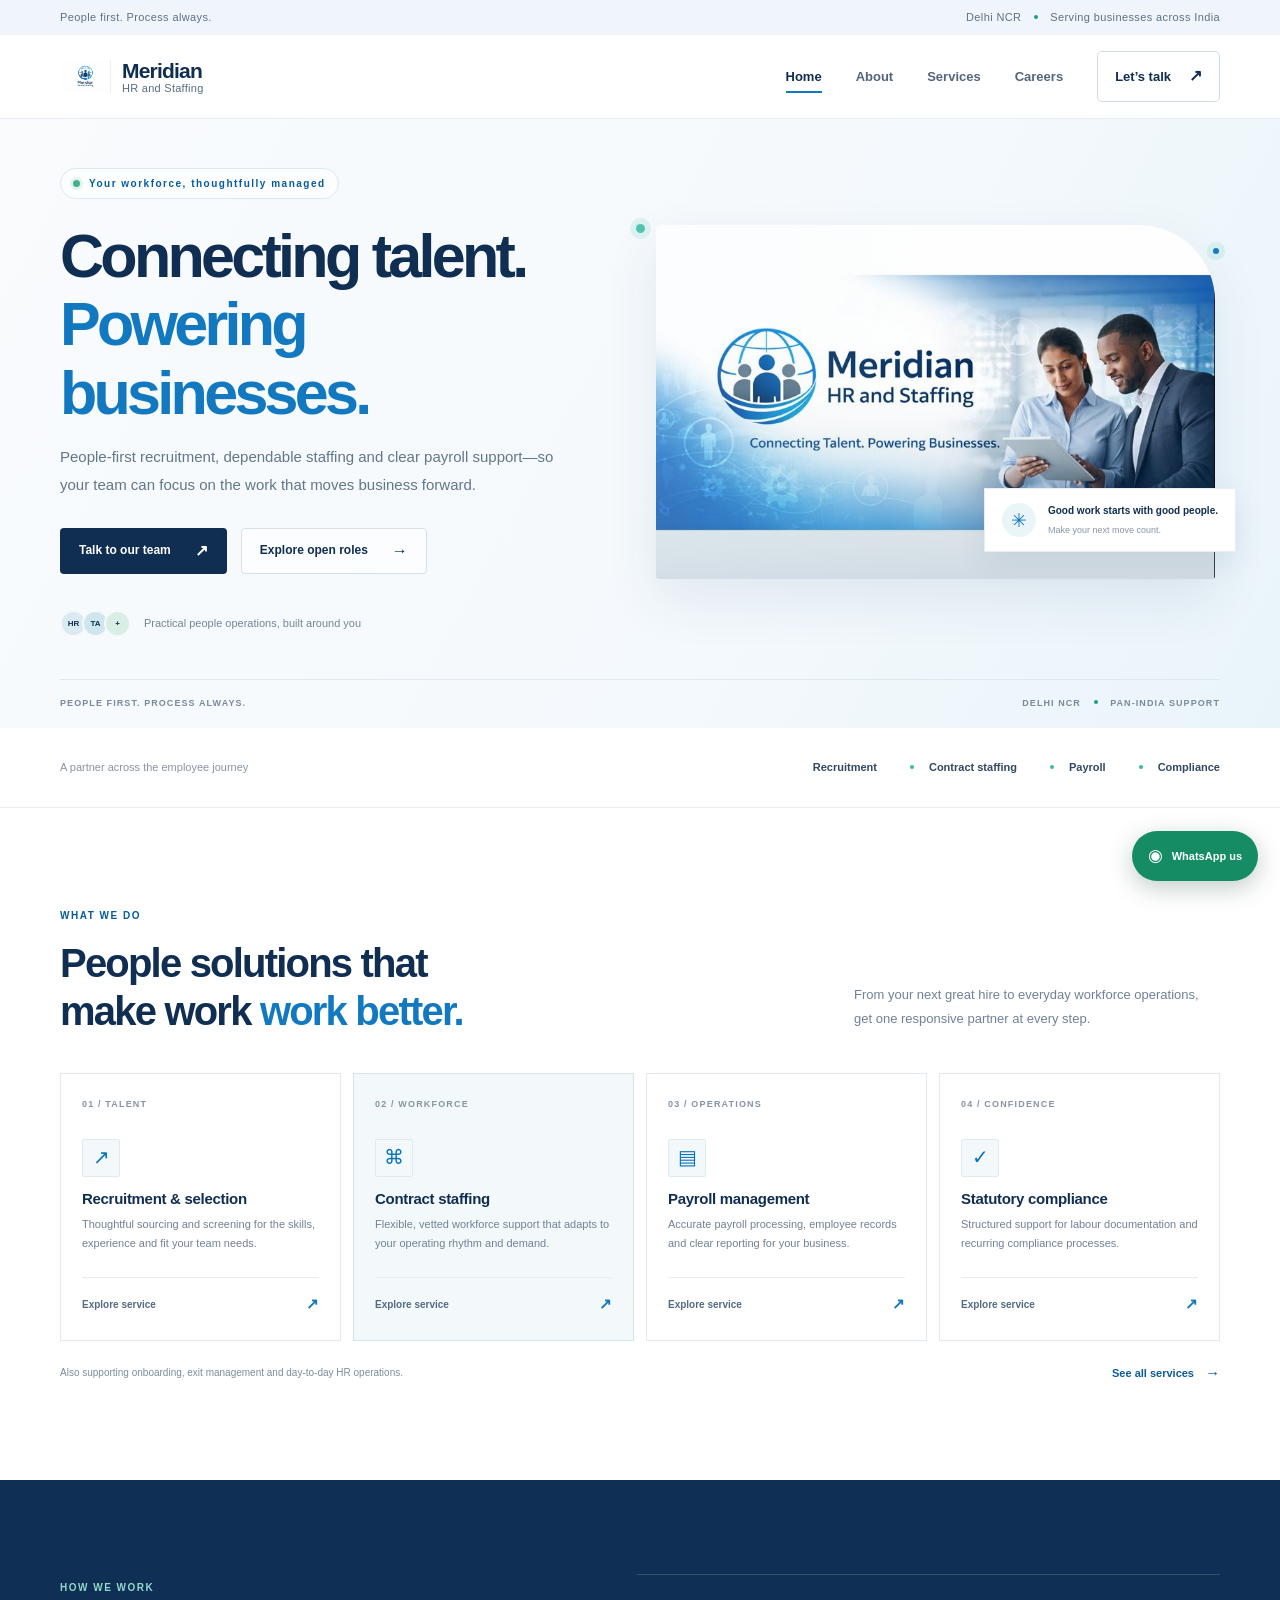
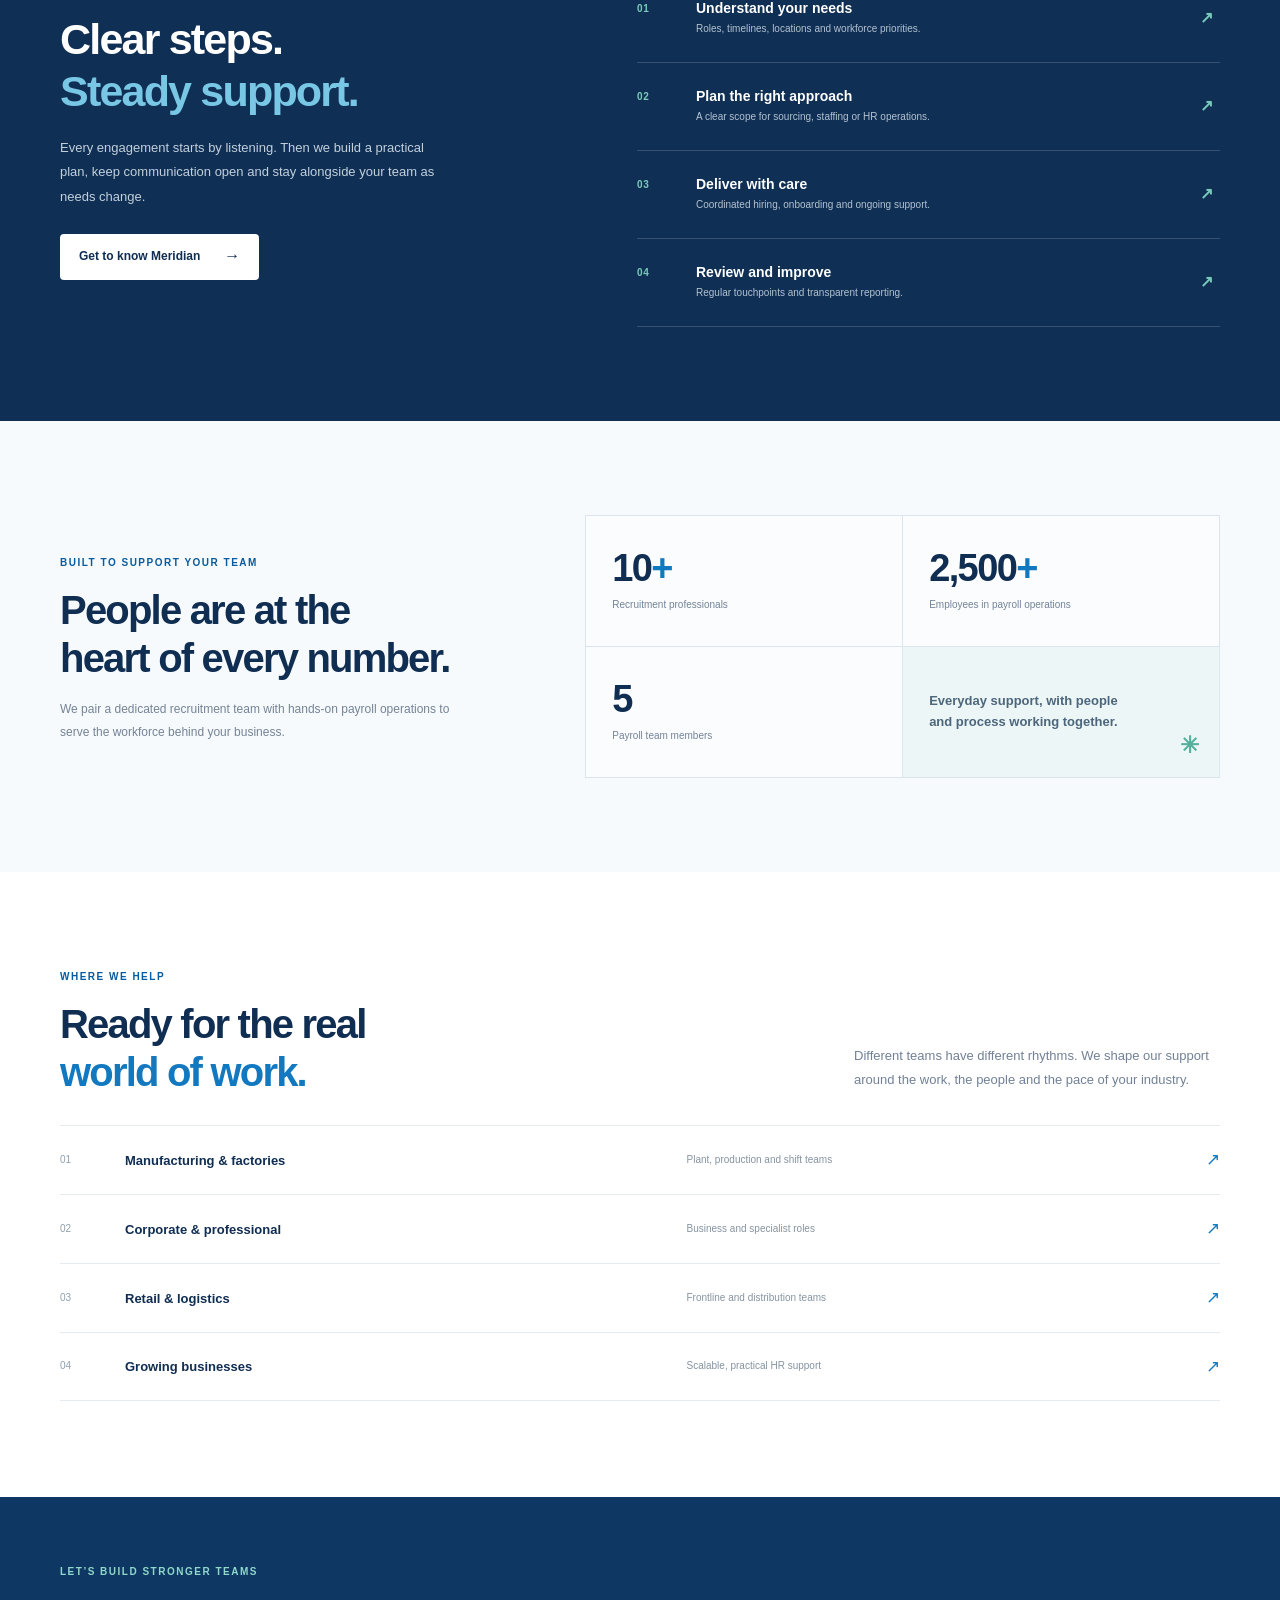
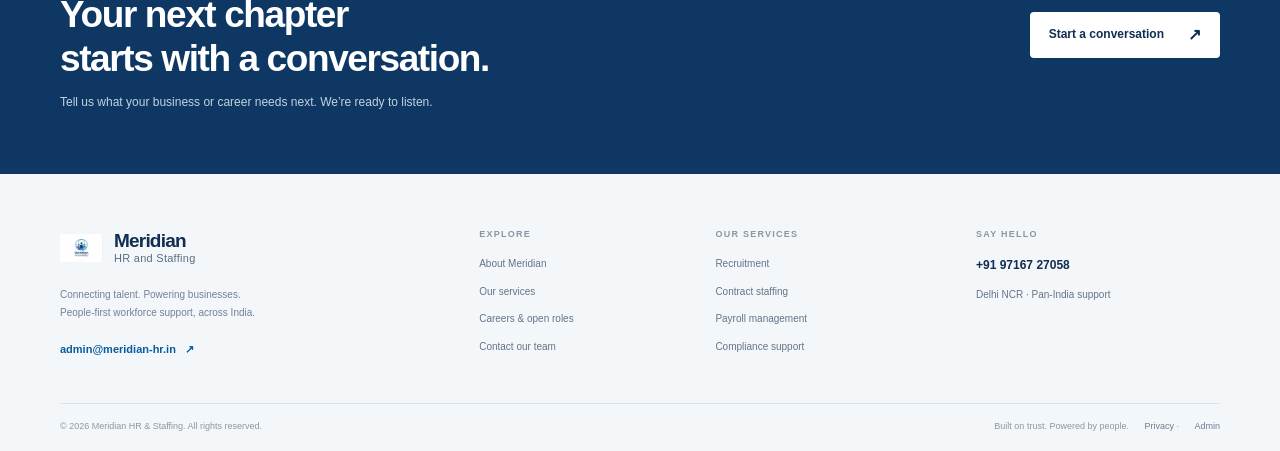
==== commit 2ba2aaf0: "Add protected job workflow and candidate trust tools" ====
--- a/index.html
+++ b/index.html
@@ -3,7 +3,11 @@
 <head>
   <meta charset="utf-8"><meta name="viewport" content="width=device-width, initial-scale=1">
   <meta name="theme-color" content="#f7faff"><meta name="description" content="Meridian HR & Staffing provides recruitment, contractual staffing, payroll management and compliance support for growing businesses across India.">
+  <link rel="canonical" href="https://meridian-hr.in/">
+  <meta property="og:type" content="website"><meta property="og:site_name" content="Meridian HR & Staffing"><meta property="og:title" content="Meridian HR & Staffing | Connecting Talent. Powering Businesses."><meta property="og:description" content="People-first recruitment, dependable staffing, payroll and HR support across India."><meta property="og:url" content="https://meridian-hr.in/"><meta property="og:image" content="https://meridian-hr.in/assets/cover-page.jpg">
+  <meta name="twitter:card" content="summary_large_image">
   <title>Meridian HR & Staffing | Connecting Talent. Powering Businesses.</title><link rel="icon" href="assets/logo.jpg"><link rel="stylesheet" href="assets/styles.css">
+  <script type="application/ld+json">{"@context":"https://schema.org","@type":"EmploymentAgency","name":"Meridian HR & Staffing","url":"https://meridian-hr.in/","logo":"https://meridian-hr.in/assets/logo.jpg","email":"admin@meridian-hr.in","telephone":"+91 97167 27058","areaServed":{"@type":"Country","name":"India"},"description":"Recruitment, contractual staffing, payroll management and HR operations support."}</script>
 </head>
 <body><div id="site-header"></div>
 <main>
--- a/assets/styles.css
+++ b/assets/styles.css
@@ -3,3 +3,6 @@
 @media(max-width:900px){.container{width:calc(100% - 44px)}.hero-grid{gap:27px;grid-template-columns:1fr .95fr}.hero h1{font-size:48px}.hero-image{height:300px}.hero-note{right:-7px;min-width:208px}.trust-items{gap:16px}.trust-items span+span:before{margin-right:8px}.service-grid{grid-template-columns:1fr 1fr}.service-card{min-height:240px}.process-layout{gap:48px}.stats-layout{gap:40px}.footer-main{grid-template-columns:1.3fr 1fr 1fr;gap:32px}.footer-contact{grid-column:2/-1}.about-split{gap:40px}.jobs-layout{grid-template-columns:1fr 250px;gap:21px}.contact-layout{gap:28px}.contact-card{padding:16px}.contact-form-wrap{padding:23px}}
 @media(max-width:650px){html{scroll-padding-top:75px}.container{width:calc(100% - 36px)}.topbar-inner{min-height:30px;font-size:9px}.topbar-inner>span:first-child{display:none}.topbar-inner>span:last-child{margin-left:auto}.nav-wrap{height:70px}.brand img{width:43px;height:43px}.brand b{font-size:19px}.menu-toggle{display:flex;width:41px;height:39px;flex-direction:column;justify-content:center;gap:6px;border:1px solid #dce5eb;background:white}.menu-toggle span{width:16px;height:1.5px;margin-left:11px;background:var(--navy);transition:transform .2s}.menu-toggle[aria-expanded="true"] span:first-child{transform:translateY(3.75px) rotate(45deg)}.menu-toggle[aria-expanded="true"] span:last-child{transform:translateY(-3.75px) rotate(-45deg)}.main-nav{position:fixed;inset:101px 0 0;display:flex;visibility:hidden;flex-direction:column;align-items:stretch;gap:4px;padding:22px 23px;background:white;opacity:0;transform:translateY(-6px);transition:.2s}.main-nav.nav-open{visibility:visible;opacity:1;transform:translateY(0)}.main-nav>a:not(.nav-contact){padding:14px 2px;border-bottom:1px solid #edf0f3;font-size:15px}.main-nav>a:not(.nav-contact):after{display:none}.nav-contact{justify-content:space-between;margin-top:13px}.hero{padding-top:29px}.hero-grid{grid-template-columns:1fr;gap:25px;padding-bottom:26px}.hero h1{margin-top:18px;font-size:45px;letter-spacing:-2.7px}.hero-copy>p{font-size:13px}.hero-actions{flex-wrap:wrap;gap:9px;margin-top:22px}.button{min-height:43px;padding-inline:14px;gap:16px;font-size:11px}.hero-proof{margin-top:22px}.hero-art{padding:0 0 15px}.hero-image{height:245px;border-top-right-radius:56px}.hero-note{right:8px;bottom:0;min-width:202px;padding:10px 12px}.hero-bottom{font-size:8px}.trust-inner{align-items:flex-start;flex-direction:column;gap:10px;padding-block:16px}.trust-label{font-size:10px}.trust-items{flex-wrap:wrap;gap:9px 16px;font-size:9px}.trust-items span+span:before{margin-right:7px}.section{padding:64px 0}.section-heading{align-items:flex-start;flex-direction:column;gap:12px;margin-bottom:25px}.section-heading h2,.stats-layout h2,.process-intro h2{font-size:32px}.section-heading>p{font-size:11px}.service-grid{gap:9px}.service-card{min-height:238px;padding:16px 14px}.card-index{font-size:8px}.service-icon{width:33px;height:33px;margin:21px 0 11px}.service-card h3{font-size:13px}.service-card>p{font-size:10px}.card-link{font-size:9px}.services-footer{align-items:flex-start;flex-direction:column;gap:9px;font-size:9px}.process-layout{grid-template-columns:1fr;gap:30px}.process-intro h2{font-size:37px}.process-intro>p{font-size:11px}.process-row{min-height:77px;grid-template-columns:36px 1fr 15px}.process-row>span{padding-top:23px}.process-row h3{font-size:12px}.stats-layout{grid-template-columns:1fr;gap:25px}.stats-layout>div:first-child>p{font-size:11px}.stat-box{min-height:112px;padding:17px}.stat-box>strong{font-size:33px}.industry-row{grid-template-columns:35px 1fr 20px;min-height:63px}.industry-row>b{font-size:11px}.industry-desc{display:none}.cta-section{padding:45px 0}.cta-inner{align-items:flex-start;flex-direction:column;gap:20px}.cta-inner h2{font-size:30px}.footer-main{grid-template-columns:1fr 1fr;gap:28px 18px;padding-top:39px;padding-bottom:31px}.footer-brand{grid-column:1/-1}.footer-contact{grid-column:auto}.footer-bottom{align-items:flex-start;flex-direction:column;gap:4px;font-size:8px}.page-hero{padding:53px 0 22px}.page-hero h1,.not-found h1{font-size:43px;letter-spacing:-2.7px}.page-hero p{max-width:510px;font-size:11px}.breadcrumb{margin-top:19px}.about-split{grid-template-columns:1fr;gap:28px}.about-image{min-height:245px}.about-copy h2,.credentials-inner h2{font-size:30px}.about-copy>p{font-size:11px}.value-grid{grid-template-columns:1fr 1fr;gap:9px}.value-card{min-height:154px;padding:15px}.value-card h3{font-size:12px}.value-card p{font-size:9px}.credentials-inner{grid-template-columns:1fr;gap:23px}.credential-card{padding:18px}.credential-card>div b{font-size:9px}.service-detail-section{padding-top:28px}.service-detail{grid-template-columns:38px 1fr;gap:9px;padding:25px 0}.detail-number{font-size:16px}.service-detail h2{font-size:19px}.service-detail>div>p{font-size:10px}.service-detail ul{grid-template-columns:1fr;gap:5px;font-size:9px}.service-detail>.text-link{grid-column:2;margin-top:5px}.jobs-layout{grid-template-columns:1fr;gap:18px}.jobs-sidebar{grid-row:1}.jobs-sidebar h3{font-size:15px}.jobs-sidebar .tip-row{display:inline-flex;width:32%;vertical-align:top}.privacy-note{margin-top:8px}.jobs-heading h2{font-size:22px}.job-card{padding:16px}.job-card h3{font-size:16px}.job-meta{flex-wrap:wrap}.contact-layout{grid-template-columns:1fr;gap:20px}.contact-card{min-height:199px;padding:14px}.contact-card h2{font-size:12px;overflow-wrap:anywhere}.contact-location{min-height:169px}.contact-form-wrap{padding:20px}.contact-form-wrap h2{font-size:27px}.admin-panel{padding:16px}.admin-panel-head{align-items:flex-start}.admin-panel-head h2{font-size:19px}.admin-panel-head .button{padding-inline:9px;gap:5px;font-size:9px}.admin-job{padding:12px}.admin-job-top{flex-wrap:wrap;gap:9px}.active-toggle{font-size:8px}.admin-fields{grid-template-columns:1fr;gap:9px}.admin-fields .field-wide{grid-column:auto}.admin-footer{align-items:flex-start;flex-direction:column}.admin-warning p{font-size:9px}.not-found{padding:90px 0 100px}}
 @media(prefers-reduced-motion:reduce){*,*::before,*::after{scroll-behavior:auto!important;transition:none!important}}
+.whatsapp-float{position:fixed;right:22px;bottom:19px;z-index:18;display:flex;align-items:center;gap:9px;padding:11px 16px;border-radius:99px;background:#168c65;color:#fff;box-shadow:0 7px 24px #103b2c40;font-size:11px}.whatsapp-float>span{font-size:17px}.whatsapp-float:hover{background:#107552;transform:translateY(-2px)}.consent-check{display:flex!important;grid-template-columns:17px 1fr!important;align-items:start;gap:9px!important;color:#687c8f!important;font-size:9px!important;font-weight:400!important;line-height:1.7}.consent-check input{width:14px!important;height:14px!important;margin:2px 0 0;accent-color:#1679b7}.consent-check a{color:#075b9e;text-decoration:underline;text-underline-offset:2px}.field-optional{color:#94a0ab;font-weight:400}.apply-layout{display:grid;grid-template-columns:minmax(0,680px) minmax(220px,1fr);align-items:start;gap:35px}.apply-form-wrap>form{margin-top:19px}.apply-aside{position:sticky;top:130px;padding:24px;border:1px solid #e0e8ef;background:#f8fafc}.apply-aside h3{margin:8px 0;color:var(--navy);font:700 17px var(--font-display)}.apply-aside>p{color:#718296;font-size:10px;line-height:1.85}.apply-aside .privacy-note{margin:18px 0}.privacy-layout{display:grid;grid-template-columns:260px 1fr;align-items:start;gap:55px}.privacy-summary{position:sticky;top:125px;padding:24px;border:1px solid #e0e8ef;background:#f7fafc}.privacy-summary h2{margin:9px 0;color:var(--navy);font:700 19px/1.4 var(--font-display)}.privacy-summary p,.privacy-summary a{color:#718296;font-size:10px;line-height:1.8}.privacy-summary a{display:block;margin-top:12px;color:var(--blue-deep);font-weight:700}.privacy-copy article{padding:0 0 21px;margin:0 0 21px;border-bottom:1px solid #e5ebf0}.privacy-copy article:last-child{border-bottom:0}.privacy-copy h2{margin:0 0 8px;color:var(--navy);font:700 17px var(--font-display)}.privacy-copy p{margin:0 0 9px;color:#667b8f;font-size:11px;line-height:1.9}.privacy-copy a{color:var(--blue-deep);font-weight:600}
+@media(max-width:900px){.privacy-layout{grid-template-columns:220px 1fr;gap:28px}.apply-layout{grid-template-columns:minmax(0,1fr) 250px;gap:22px}}
+@media(max-width:650px){.whatsapp-float{right:12px;bottom:12px;padding:10px 13px;font-size:10px}.apply-layout,.privacy-layout{grid-template-columns:1fr;gap:17px}.apply-aside,.privacy-summary{position:static;padding:18px}.privacy-copy h2{font-size:15px}.privacy-copy p{font-size:10px}.contact-options{grid-template-columns:1fr 1fr}.contact-whatsapp h2{font-size:11px}}
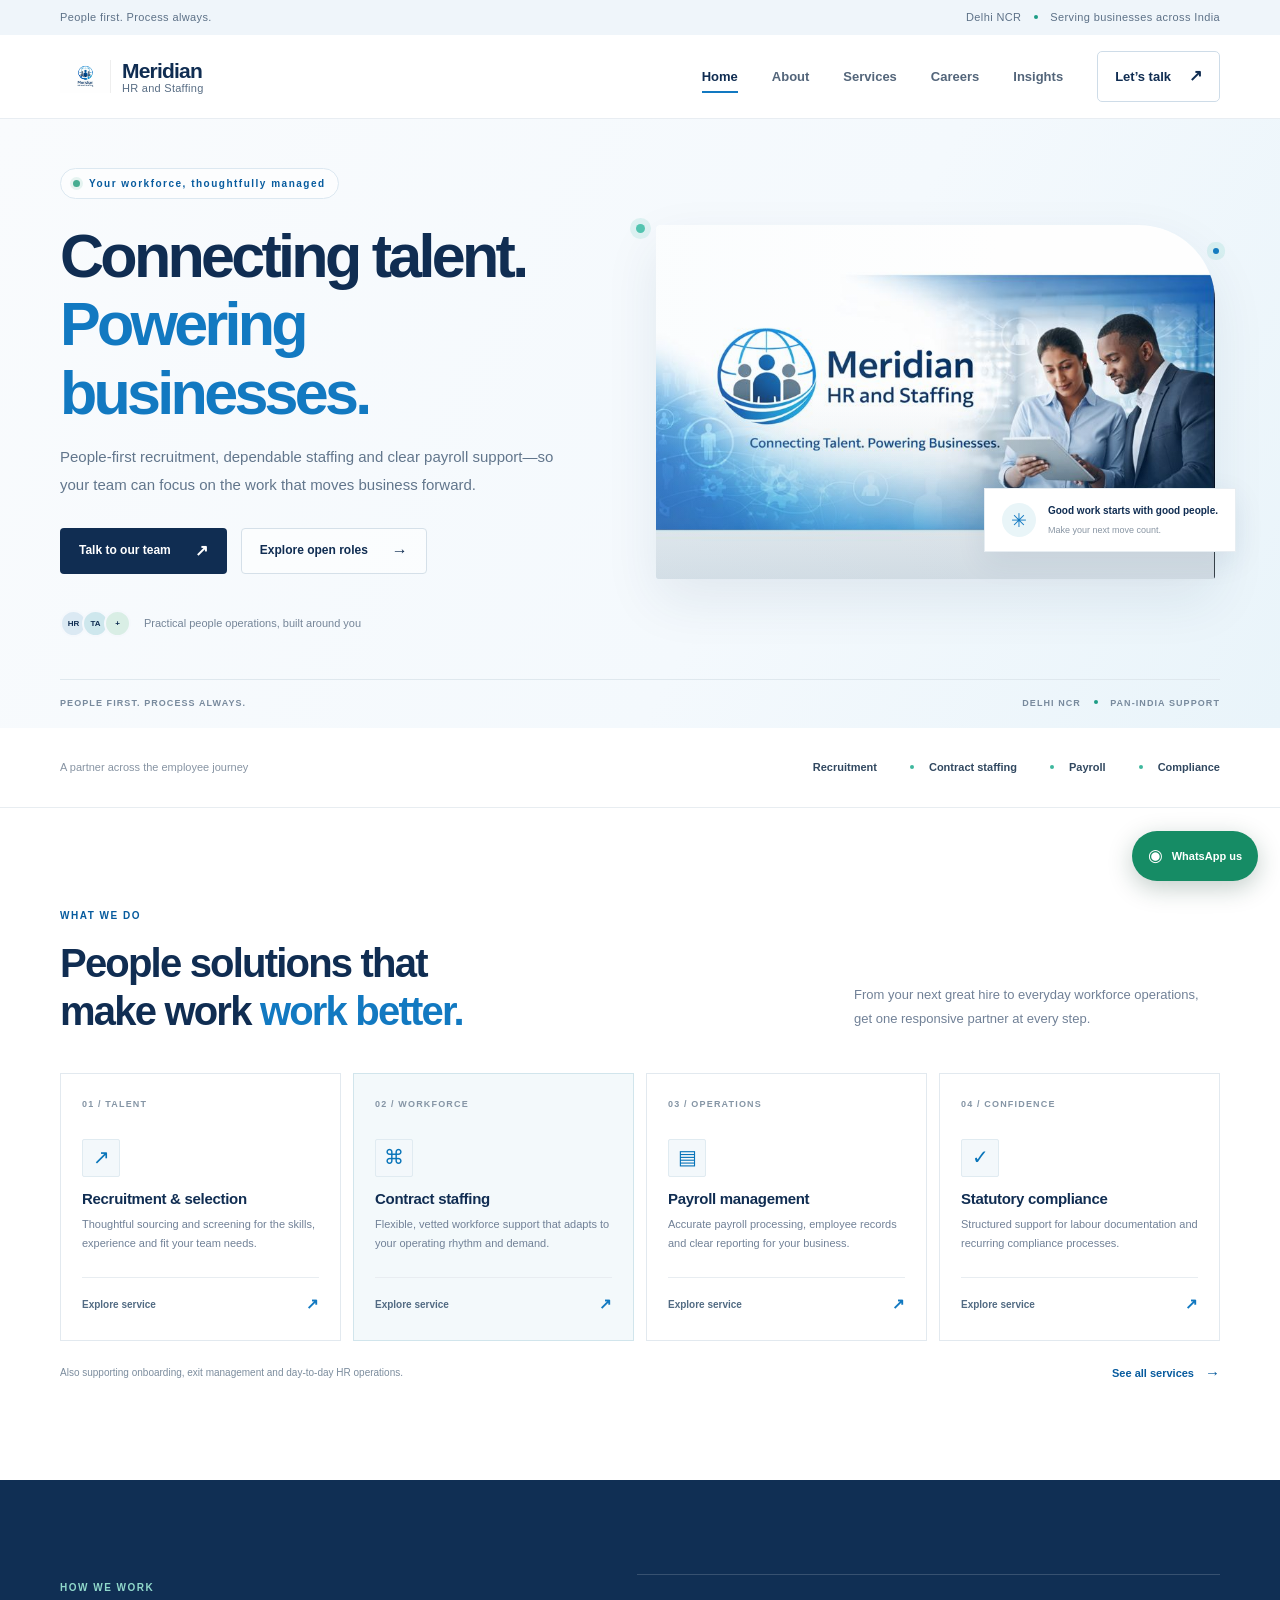
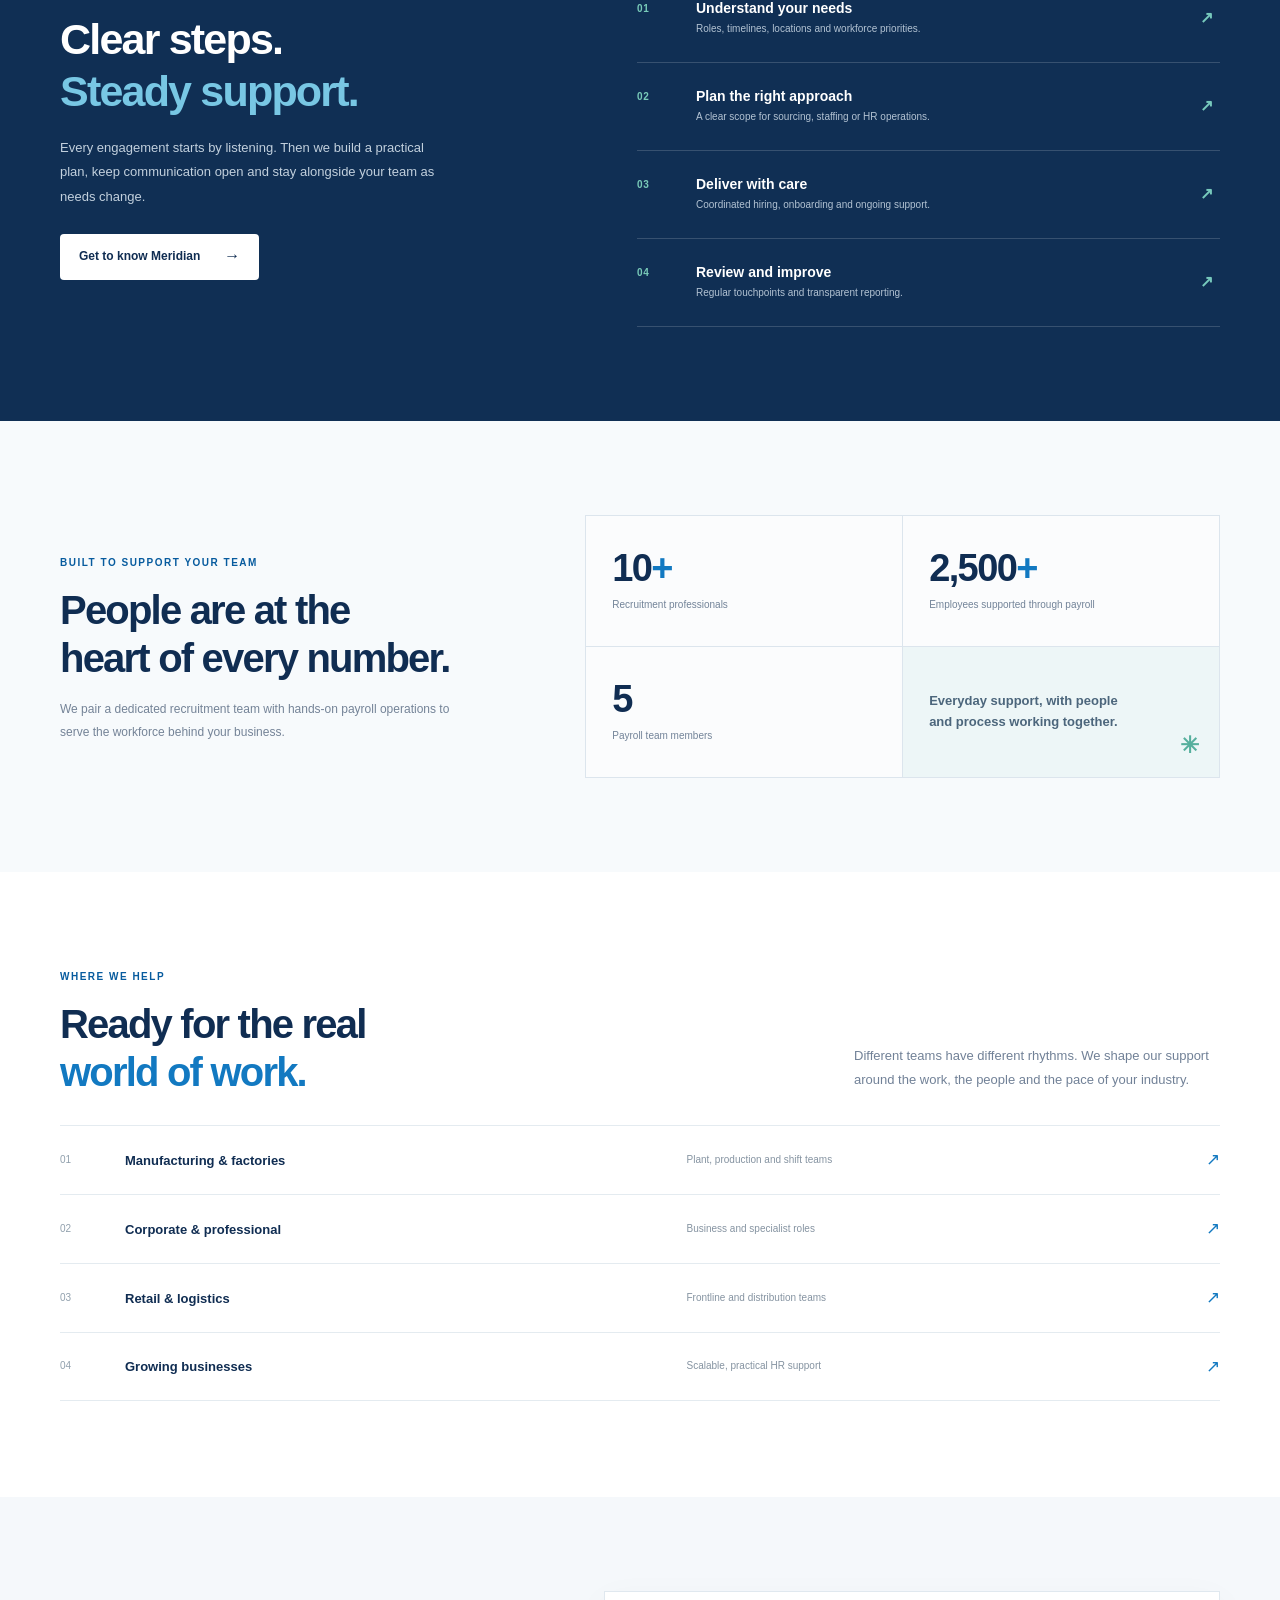
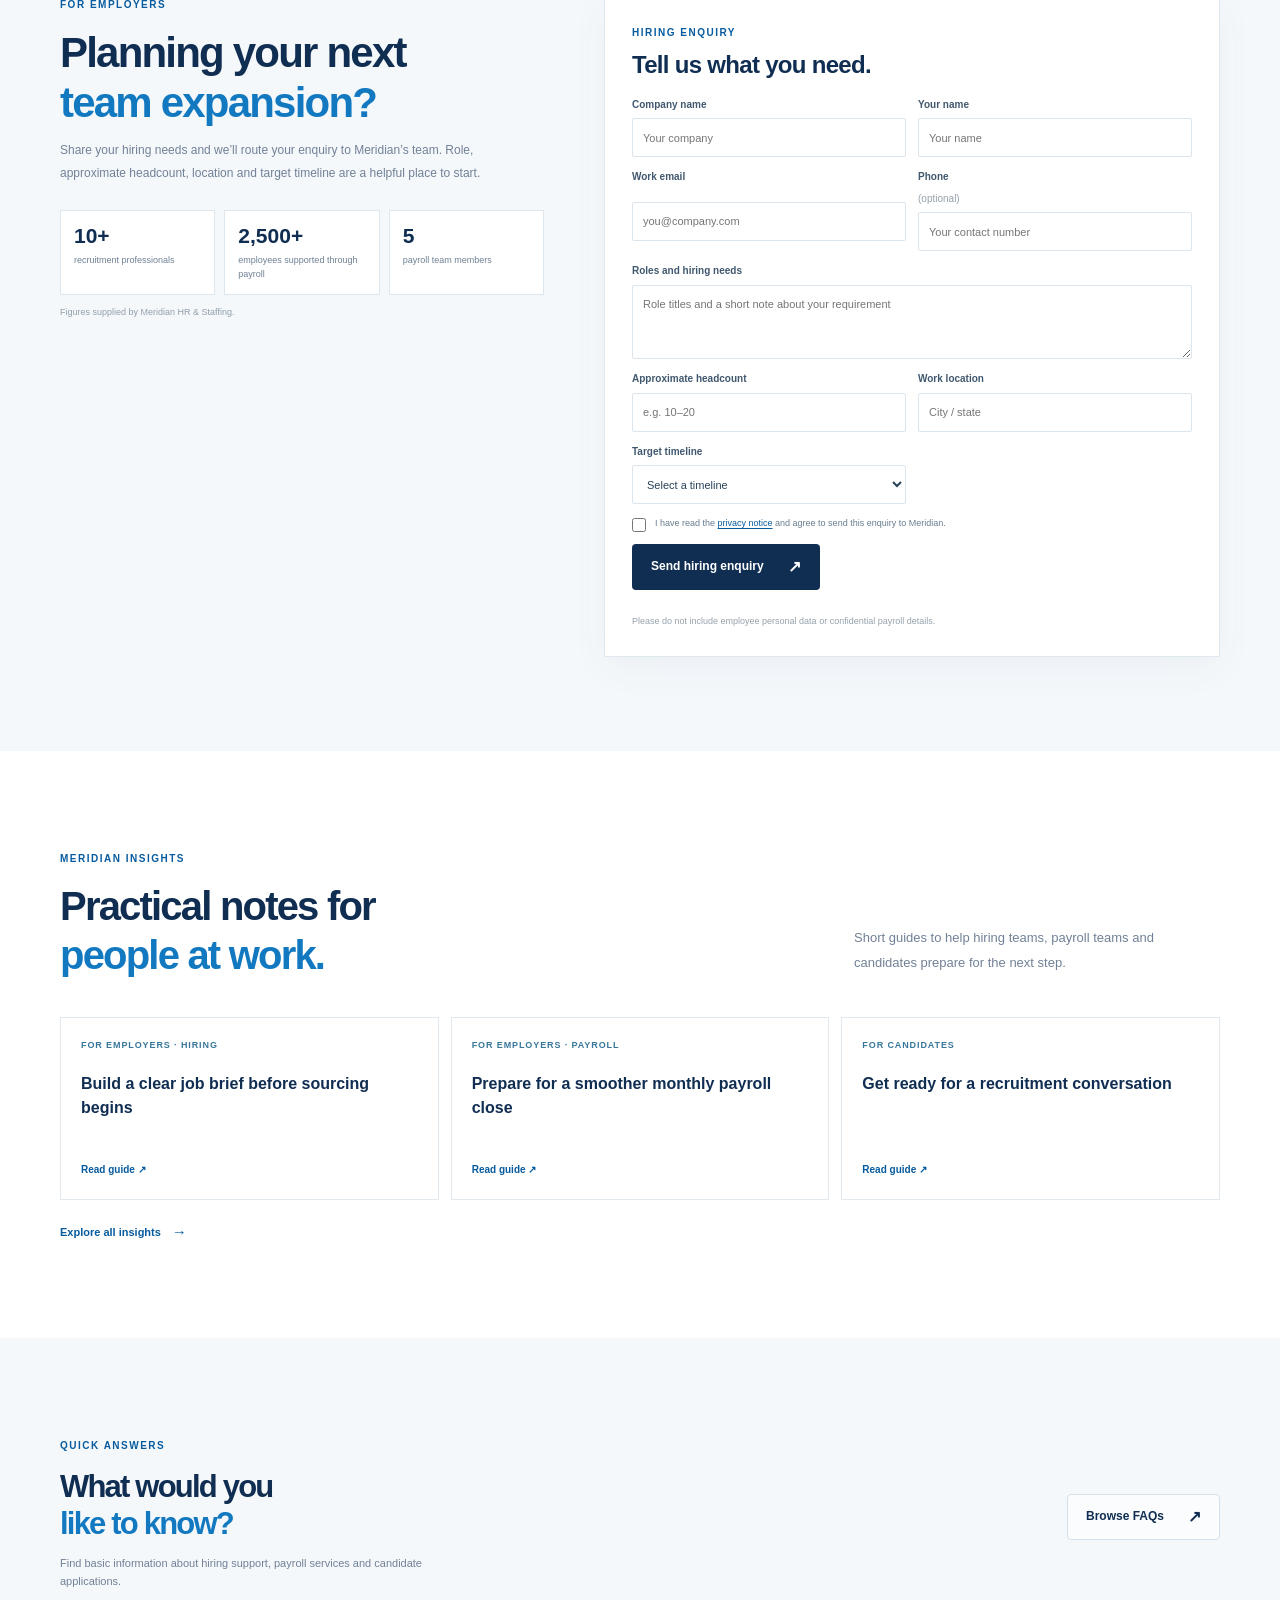
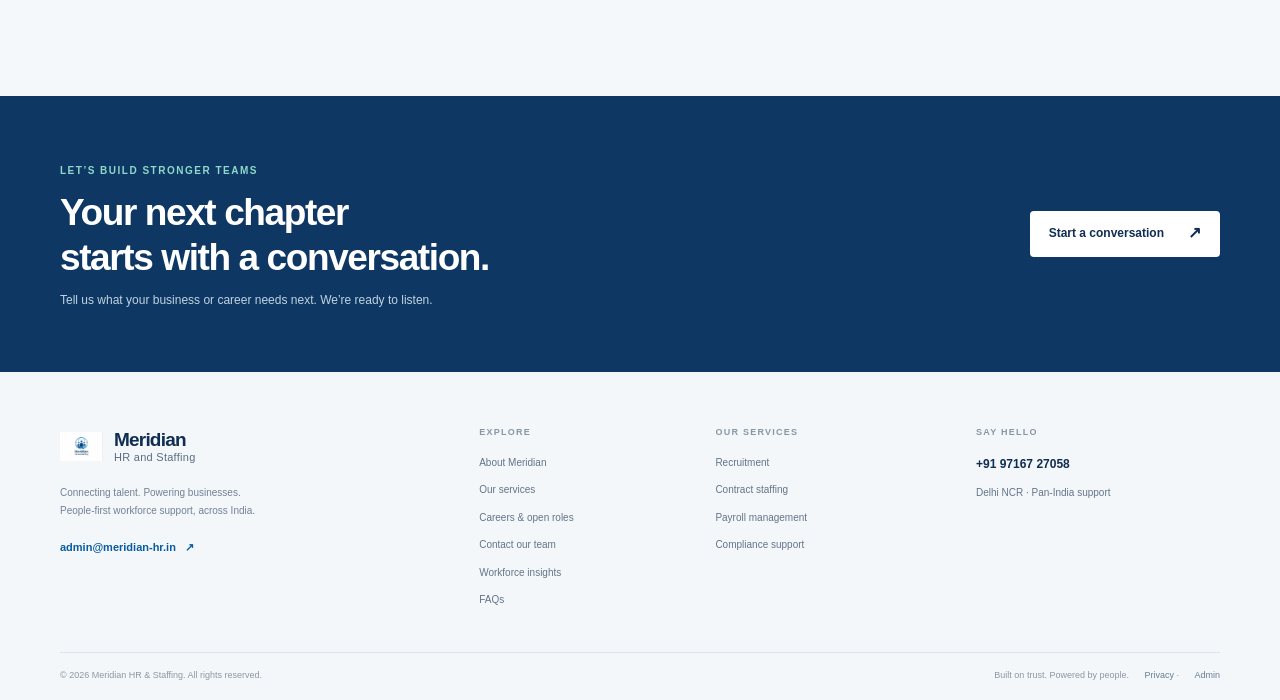
==== commit 5481ef36: "Add hiring enquiry, insights and FAQs" ====
--- a/index.html
+++ b/index.html
@@ -1,21 +1,26 @@
-<!doctype html>
-<html lang="en">
-<head>
-  <meta charset="utf-8"><meta name="viewport" content="width=device-width, initial-scale=1">
-  <meta name="theme-color" content="#f7faff"><meta name="description" content="Meridian HR & Staffing provides recruitment, contractual staffing, payroll management and compliance support for growing businesses across India.">
-  <link rel="canonical" href="https://meridian-hr.in/">
-  <meta property="og:type" content="website"><meta property="og:site_name" content="Meridian HR & Staffing"><meta property="og:title" content="Meridian HR & Staffing | Connecting Talent. Powering Businesses."><meta property="og:description" content="People-first recruitment, dependable staffing, payroll and HR support across India."><meta property="og:url" content="https://meridian-hr.in/"><meta property="og:image" content="https://meridian-hr.in/assets/cover-page.jpg">
-  <meta name="twitter:card" content="summary_large_image">
-  <title>Meridian HR & Staffing | Connecting Talent. Powering Businesses.</title><link rel="icon" href="assets/logo.jpg"><link rel="stylesheet" href="assets/styles.css">
-  <script type="application/ld+json">{"@context":"https://schema.org","@type":"EmploymentAgency","name":"Meridian HR & Staffing","url":"https://meridian-hr.in/","logo":"https://meridian-hr.in/assets/logo.jpg","email":"admin@meridian-hr.in","telephone":"+91 97167 27058","areaServed":{"@type":"Country","name":"India"},"description":"Recruitment, contractual staffing, payroll management and HR operations support."}</script>
-</head>
-<body><div id="site-header"></div>
-<main>
-  <section class="hero"><div class="container hero-grid"><div class="hero-copy"><span class="eyebrow"><i></i> Your workforce, thoughtfully managed</span><h1>Connecting talent.<br><span>Powering businesses.</span></h1><p>People-first recruitment, dependable staffing and clear payroll support—so your team can focus on the work that moves business forward.</p><div class="hero-actions"><a class="button button-primary" href="contact.html">Talk to our team <span>↗</span></a><a class="button button-quiet" href="jobs.html">Explore open roles <span>→</span></a></div><div class="hero-proof"><div class="avatar-stack"><span>HR</span><span>TA</span><span>+</span></div><span>Practical people operations, built around you</span></div></div><div class="hero-art"><div class="hero-image"><img src="assets/cover-page.jpg" alt="Meridian HR and Staffing — connecting talent and powering businesses"></div><div class="hero-note"><span class="note-icon">✳</span><span><b>Good work starts with good people.</b><small>Make your next move count.</small></span></div><div class="hero-dot dot-one"></div><div class="hero-dot dot-two"></div></div></div><div class="container hero-bottom"><span>PEOPLE FIRST. PROCESS ALWAYS.</span><span>DELHI NCR <i></i> PAN-INDIA SUPPORT</span></div></section>
-  <section class="trust-strip"><div class="container trust-inner"><span class="trust-label">A partner across the employee journey</span><div class="trust-items"><span>Recruitment</span><span>Contract staffing</span><span>Payroll</span><span>Compliance</span></div></div></section>
-  <section class="section section-services"><div class="container"><div class="section-heading"><div><span class="eyebrow">WHAT WE DO</span><h2>People solutions that<br>make work <span>work better.</span></h2></div><p>From your next great hire to everyday workforce operations, get one responsive partner at every step.</p></div><div class="service-grid"><a class="service-card" href="services.html#recruitment"><span class="card-index">01 / TALENT</span><span class="service-icon">↗</span><h3>Recruitment & selection</h3><p>Thoughtful sourcing and screening for the skills, experience and fit your team needs.</p><span class="card-link">Explore service <b>↗</b></span></a><a class="service-card card-highlight" href="services.html#staffing"><span class="card-index">02 / WORKFORCE</span><span class="service-icon">⌘</span><h3>Contract staffing</h3><p>Flexible, vetted workforce support that adapts to your operating rhythm and demand.</p><span class="card-link">Explore service <b>↗</b></span></a><a class="service-card" href="services.html#payroll"><span class="card-index">03 / OPERATIONS</span><span class="service-icon">▤</span><h3>Payroll management</h3><p>Accurate payroll processing, employee records and clear reporting for your business.</p><span class="card-link">Explore service <b>↗</b></span></a><a class="service-card" href="services.html#compliance"><span class="card-index">04 / CONFIDENCE</span><span class="service-icon">✓</span><h3>Statutory compliance</h3><p>Structured support for labour documentation and recurring compliance processes.</p><span class="card-link">Explore service <b>↗</b></span></a></div><div class="services-footer"><span>Also supporting onboarding, exit management and day-to-day HR operations.</span><a class="text-link" href="services.html">See all services <span>→</span></a></div></div></section>
-  <section class="section process-section"><div class="container process-layout"><div class="process-intro"><span class="eyebrow eyebrow-light">HOW WE WORK</span><h2>Clear steps.<br><span>Steady support.</span></h2><p>Every engagement starts by listening. Then we build a practical plan, keep communication open and stay alongside your team as needs change.</p><a class="button button-light" href="about.html">Get to know Meridian <span>→</span></a></div><div class="process-list"><div class="process-row"><span>01</span><div><h3>Understand your needs</h3><p>Roles, timelines, locations and workforce priorities.</p></div><b>↗</b></div><div class="process-row"><span>02</span><div><h3>Plan the right approach</h3><p>A clear scope for sourcing, staffing or HR operations.</p></div><b>↗</b></div><div class="process-row"><span>03</span><div><h3>Deliver with care</h3><p>Coordinated hiring, onboarding and ongoing support.</p></div><b>↗</b></div><div class="process-row"><span>04</span><div><h3>Review and improve</h3><p>Regular touchpoints and transparent reporting.</p></div><b>↗</b></div></div></div></section>
-  <section class="section stats-section"><div class="container stats-layout"><div><span class="eyebrow">BUILT TO SUPPORT YOUR TEAM</span><h2>People are at the<br>heart of every number.</h2><p>We pair a dedicated recruitment team with hands-on payroll operations to serve the workforce behind your business.</p></div><div class="stats-grid"><div class="stat-box"><strong>10<span>+</span></strong><span>Recruitment professionals</span></div><div class="stat-box"><strong>2,500<span>+</span></strong><span>Employees in payroll operations</span></div><div class="stat-box"><strong>5</strong><span>Payroll team members</span></div><div class="stat-box stat-caption"><span>Everyday support, with people and process working together.</span><b>✳</b></div></div></div></section>
-  <section class="section industries-section"><div class="container"><div class="section-heading"><div><span class="eyebrow">WHERE WE HELP</span><h2>Ready for the real<br><span>world of work.</span></h2></div><p>Different teams have different rhythms. We shape our support around the work, the people and the pace of your industry.</p></div><div class="industry-row"><span>01</span><b>Manufacturing & factories</b><span class="industry-desc">Plant, production and shift teams</span><span class="industry-arrow">↗</span></div><div class="industry-row"><span>02</span><b>Corporate & professional</b><span class="industry-desc">Business and specialist roles</span><span class="industry-arrow">↗</span></div><div class="industry-row"><span>03</span><b>Retail & logistics</b><span class="industry-desc">Frontline and distribution teams</span><span class="industry-arrow">↗</span></div><div class="industry-row"><span>04</span><b>Growing businesses</b><span class="industry-desc">Scalable, practical HR support</span><span class="industry-arrow">↗</span></div></div></section>
-  <section class="cta-section"><div class="container cta-inner"><div><span class="eyebrow eyebrow-light">LET’S BUILD STRONGER TEAMS</span><h2>Your next chapter<br>starts with a conversation.</h2><p>Tell us what your business or career needs next. We’re ready to listen.</p></div><a class="button button-light" href="contact.html">Start a conversation <span>↗</span></a></div></section>
-</main><div id="site-footer"></div><script src="assets/site.js"></script></body></html>
+<!doctype html>
+<html lang="en">
+<head>
+  <meta charset="utf-8"><meta name="viewport" content="width=device-width, initial-scale=1">
+  <meta name="theme-color" content="#f7faff"><meta name="description" content="Meridian HR & Staffing provides recruitment, contractual staffing, payroll management and compliance support for growing businesses across India.">
+  <link rel="canonical" href="https://meridian-hr.in/">
+  <meta property="og:type" content="website"><meta property="og:site_name" content="Meridian HR & Staffing"><meta property="og:title" content="Meridian HR & Staffing | Connecting Talent. Powering Businesses."><meta property="og:description" content="People-first recruitment, dependable staffing, payroll and HR support across India."><meta property="og:url" content="https://meridian-hr.in/"><meta property="og:image" content="https://meridian-hr.in/assets/cover-page.jpg">
+  <meta name="twitter:card" content="summary_large_image">
+  <title>Meridian HR & Staffing | Connecting Talent. Powering Businesses.</title><link rel="icon" href="assets/logo.jpg"><link rel="stylesheet" href="assets/styles.css">
+  <script type="application/ld+json">{"@context":"https://schema.org","@type":"EmploymentAgency","name":"Meridian HR & Staffing","url":"https://meridian-hr.in/","logo":"https://meridian-hr.in/assets/logo.jpg","email":"admin@meridian-hr.in","telephone":"+91 97167 27058","areaServed":{"@type":"Country","name":"India"},"description":"Recruitment, contractual staffing, payroll management and HR operations support."}</script>
+</head>
+<body><div id="site-header"></div>
+<main>
+  <section class="hero"><div class="container hero-grid"><div class="hero-copy"><span class="eyebrow"><i></i> Your workforce, thoughtfully managed</span><h1>Connecting talent.<br><span>Powering businesses.</span></h1><p>People-first recruitment, dependable staffing and clear payroll support—so your team can focus on the work that moves business forward.</p><div class="hero-actions"><a class="button button-primary" href="contact.html">Talk to our team <span>↗</span></a><a class="button button-quiet" href="jobs.html">Explore open roles <span>→</span></a></div><div class="hero-proof"><div class="avatar-stack"><span>HR</span><span>TA</span><span>+</span></div><span>Practical people operations, built around you</span></div></div><div class="hero-art"><div class="hero-image"><img src="assets/cover-page.jpg" alt="Meridian HR and Staffing — connecting talent and powering businesses"></div><div class="hero-note"><span class="note-icon">✳</span><span><b>Good work starts with good people.</b><small>Make your next move count.</small></span></div><div class="hero-dot dot-one"></div><div class="hero-dot dot-two"></div></div></div><div class="container hero-bottom"><span>PEOPLE FIRST. PROCESS ALWAYS.</span><span>DELHI NCR <i></i> PAN-INDIA SUPPORT</span></div></section>
+  <section class="trust-strip"><div class="container trust-inner"><span class="trust-label">A partner across the employee journey</span><div class="trust-items"><span>Recruitment</span><span>Contract staffing</span><span>Payroll</span><span>Compliance</span></div></div></section>
+  <section class="section section-services"><div class="container"><div class="section-heading"><div><span class="eyebrow">WHAT WE DO</span><h2>People solutions that<br>make work <span>work better.</span></h2></div><p>From your next great hire to everyday workforce operations, get one responsive partner at every step.</p></div><div class="service-grid"><a class="service-card" href="services.html#recruitment"><span class="card-index">01 / TALENT</span><span class="service-icon">↗</span><h3>Recruitment & selection</h3><p>Thoughtful sourcing and screening for the skills, experience and fit your team needs.</p><span class="card-link">Explore service <b>↗</b></span></a><a class="service-card card-highlight" href="services.html#staffing"><span class="card-index">02 / WORKFORCE</span><span class="service-icon">⌘</span><h3>Contract staffing</h3><p>Flexible, vetted workforce support that adapts to your operating rhythm and demand.</p><span class="card-link">Explore service <b>↗</b></span></a><a class="service-card" href="services.html#payroll"><span class="card-index">03 / OPERATIONS</span><span class="service-icon">▤</span><h3>Payroll management</h3><p>Accurate payroll processing, employee records and clear reporting for your business.</p><span class="card-link">Explore service <b>↗</b></span></a><a class="service-card" href="services.html#compliance"><span class="card-index">04 / CONFIDENCE</span><span class="service-icon">✓</span><h3>Statutory compliance</h3><p>Structured support for labour documentation and recurring compliance processes.</p><span class="card-link">Explore service <b>↗</b></span></a></div><div class="services-footer"><span>Also supporting onboarding, exit management and day-to-day HR operations.</span><a class="text-link" href="services.html">See all services <span>→</span></a></div></div></section>
+  <section class="section process-section"><div class="container process-layout"><div class="process-intro"><span class="eyebrow eyebrow-light">HOW WE WORK</span><h2>Clear steps.<br><span>Steady support.</span></h2><p>Every engagement starts by listening. Then we build a practical plan, keep communication open and stay alongside your team as needs change.</p><a class="button button-light" href="about.html">Get to know Meridian <span>→</span></a></div><div class="process-list"><div class="process-row"><span>01</span><div><h3>Understand your needs</h3><p>Roles, timelines, locations and workforce priorities.</p></div><b>↗</b></div><div class="process-row"><span>02</span><div><h3>Plan the right approach</h3><p>A clear scope for sourcing, staffing or HR operations.</p></div><b>↗</b></div><div class="process-row"><span>03</span><div><h3>Deliver with care</h3><p>Coordinated hiring, onboarding and ongoing support.</p></div><b>↗</b></div><div class="process-row"><span>04</span><div><h3>Review and improve</h3><p>Regular touchpoints and transparent reporting.</p></div><b>↗</b></div></div></div></section>
+  <section class="section stats-section"><div class="container stats-layout"><div><span class="eyebrow">BUILT TO SUPPORT YOUR TEAM</span><h2>People are at the<br>heart of every number.</h2><p>We pair a dedicated recruitment team with hands-on payroll operations to serve the workforce behind your business.</p></div><div class="stats-grid"><div class="stat-box"><strong>10<span>+</span></strong><span>Recruitment professionals</span></div><div class="stat-box"><strong>2,500<span>+</span></strong><span>Employees supported through payroll</span></div><div class="stat-box"><strong>5</strong><span>Payroll team members</span></div><div class="stat-box stat-caption"><span>Everyday support, with people and process working together.</span><b>✳</b></div></div></div></section>
+  <section class="section industries-section"><div class="container"><div class="section-heading"><div><span class="eyebrow">WHERE WE HELP</span><h2>Ready for the real<br><span>world of work.</span></h2></div><p>Different teams have different rhythms. We shape our support around the work, the people and the pace of your industry.</p></div><div class="industry-row"><span>01</span><b>Manufacturing & factories</b><span class="industry-desc">Plant, production and shift teams</span><span class="industry-arrow">↗</span></div><div class="industry-row"><span>02</span><b>Corporate & professional</b><span class="industry-desc">Business and specialist roles</span><span class="industry-arrow">↗</span></div><div class="industry-row"><span>03</span><b>Retail & logistics</b><span class="industry-desc">Frontline and distribution teams</span><span class="industry-arrow">↗</span></div><div class="industry-row"><span>04</span><b>Growing businesses</b><span class="industry-desc">Scalable, practical HR support</span><span class="industry-arrow">↗</span></div></div></section>
+
+  <section class="section client-enquiry-section"><div class="container client-enquiry-layout"><div class="client-enquiry-copy"><span class="eyebrow">FOR EMPLOYERS</span><h2>Planning your next<br><span>team expansion?</span></h2><p>Share your hiring needs and we’ll route your enquiry to Meridian’s team. Role, approximate headcount, location and target timeline are a helpful place to start.</p><div class="client-proof"><div><b>10+</b><span>recruitment professionals</span></div><div><b>2,500+</b><span>employees supported through payroll</span></div><div><b>5</b><span>payroll team members</span></div></div><p class="client-small">Figures supplied by Meridian HR & Staffing.</p></div><div class="enquiry-form-card"><span class="eyebrow">HIRING ENQUIRY</span><h2>Tell us what you need.</h2><form id="client-enquiry-form" action="https://formspree.io/f/xrpbneba" method="POST"><label>Company name<input name="company" required maxlength="150" autocomplete="organization" placeholder="Your company"></label><label>Your name<input name="name" required maxlength="100" autocomplete="name" placeholder="Your name"></label><label>Work email<input name="email" required type="email" maxlength="150" autocomplete="email" placeholder="you@company.com"></label><label>Phone <span class="field-optional">(optional)</span><input name="phone" type="tel" maxlength="30" autocomplete="tel" placeholder="Your contact number"></label><label>Roles and hiring needs<textarea name="hiring_needs" required rows="3" maxlength="1200" placeholder="Role titles and a short note about your requirement"></textarea></label><div class="enquiry-fields"><label>Approximate headcount<input name="headcount" maxlength="80" placeholder="e.g. 10–20"></label><label>Work location<input name="location" maxlength="150" placeholder="City / state"></label></div><label>Target timeline<select name="timeline" required><option value="" disabled selected>Select a timeline</option><option>As soon as possible</option><option>Within 1 month</option><option>Within 1–3 months</option><option>Planning / exploring</option></select></label><label class="consent-check"><input type="checkbox" name="privacy" required><span>I have read the <a href="privacy.html">privacy notice</a> and agree to send this enquiry to Meridian.</span></label><button class="button button-primary" type="submit">Send hiring enquiry <span>↗</span></button><p id="client-enquiry-status" class="form-privacy" role="status" aria-live="polite"></p><p class="form-privacy">Please do not include employee personal data or confidential payroll details.</p></form></div></div></section>
+  <section class="section home-insights-section"><div class="container"><div class="section-heading"><div><span class="eyebrow">MERIDIAN INSIGHTS</span><h2>Practical notes for<br><span>people at work.</span></h2></div><p>Short guides to help hiring teams, payroll teams and candidates prepare for the next step.</p></div><div class="home-insights-grid"><a class="home-insight" href="hiring-ready-job-brief.html"><span>FOR EMPLOYERS · HIRING</span><h3>Build a clear job brief before sourcing begins</h3><b>Read guide ↗</b></a><a class="home-insight" href="monthly-payroll-checklist.html"><span>FOR EMPLOYERS · PAYROLL</span><h3>Prepare for a smoother monthly payroll close</h3><b>Read guide ↗</b></a><a class="home-insight" href="candidate-hiring-process.html"><span>FOR CANDIDATES</span><h3>Get ready for a recruitment conversation</h3><b>Read guide ↗</b></a></div><a class="text-link home-insights-link" href="insights.html">Explore all insights <span>→</span></a></div></section>
+  <section class="section home-faq-section"><div class="container home-faq-inner"><div><span class="eyebrow">QUICK ANSWERS</span><h2>What would you<br><span>like to know?</span></h2><p>Find basic information about hiring support, payroll services and candidate applications.</p></div><a class="button button-quiet" href="faq.html">Browse FAQs <span>↗</span></a></div></section>
+  <section class="cta-section"><div class="container cta-inner"><div><span class="eyebrow eyebrow-light">LET’S BUILD STRONGER TEAMS</span><h2>Your next chapter<br>starts with a conversation.</h2><p>Tell us what your business or career needs next. We’re ready to listen.</p></div><a class="button button-light" href="contact.html">Start a conversation <span>↗</span></a></div></section>
+</main><div id="site-footer"></div><script src="assets/site.js?v=20261005"></script><script src="assets/enquiry.js?v=20261005"></script></body></html>
+
--- a/assets/styles.css
+++ b/assets/styles.css
@@ -6,3 +6,25 @@
 .whatsapp-float{position:fixed;right:22px;bottom:19px;z-index:18;display:flex;align-items:center;gap:9px;padding:11px 16px;border-radius:99px;background:#168c65;color:#fff;box-shadow:0 7px 24px #103b2c40;font-size:11px}.whatsapp-float>span{font-size:17px}.whatsapp-float:hover{background:#107552;transform:translateY(-2px)}.consent-check{display:flex!important;grid-template-columns:17px 1fr!important;align-items:start;gap:9px!important;color:#687c8f!important;font-size:9px!important;font-weight:400!important;line-height:1.7}.consent-check input{width:14px!important;height:14px!important;margin:2px 0 0;accent-color:#1679b7}.consent-check a{color:#075b9e;text-decoration:underline;text-underline-offset:2px}.field-optional{color:#94a0ab;font-weight:400}.apply-layout{display:grid;grid-template-columns:minmax(0,680px) minmax(220px,1fr);align-items:start;gap:35px}.apply-form-wrap>form{margin-top:19px}.apply-aside{position:sticky;top:130px;padding:24px;border:1px solid #e0e8ef;background:#f8fafc}.apply-aside h3{margin:8px 0;color:var(--navy);font:700 17px var(--font-display)}.apply-aside>p{color:#718296;font-size:10px;line-height:1.85}.apply-aside .privacy-note{margin:18px 0}.privacy-layout{display:grid;grid-template-columns:260px 1fr;align-items:start;gap:55px}.privacy-summary{position:sticky;top:125px;padding:24px;border:1px solid #e0e8ef;background:#f7fafc}.privacy-summary h2{margin:9px 0;color:var(--navy);font:700 19px/1.4 var(--font-display)}.privacy-summary p,.privacy-summary a{color:#718296;font-size:10px;line-height:1.8}.privacy-summary a{display:block;margin-top:12px;color:var(--blue-deep);font-weight:700}.privacy-copy article{padding:0 0 21px;margin:0 0 21px;border-bottom:1px solid #e5ebf0}.privacy-copy article:last-child{border-bottom:0}.privacy-copy h2{margin:0 0 8px;color:var(--navy);font:700 17px var(--font-display)}.privacy-copy p{margin:0 0 9px;color:#667b8f;font-size:11px;line-height:1.9}.privacy-copy a{color:var(--blue-deep);font-weight:600}
 @media(max-width:900px){.privacy-layout{grid-template-columns:220px 1fr;gap:28px}.apply-layout{grid-template-columns:minmax(0,1fr) 250px;gap:22px}}
 @media(max-width:650px){.whatsapp-float{right:12px;bottom:12px;padding:10px 13px;font-size:10px}.apply-layout,.privacy-layout{grid-template-columns:1fr;gap:17px}.apply-aside,.privacy-summary{position:static;padding:18px}.privacy-copy h2{font-size:15px}.privacy-copy p{font-size:10px}.contact-options{grid-template-columns:1fr 1fr}.contact-whatsapp h2{font-size:11px}}
+
+/* Employer enquiries, FAQs and editorial content */
+.client-enquiry-section,.home-faq-section{background:#f5f8fb}
+.client-enquiry-layout{display:grid;grid-template-columns:.88fr 1.12fr;align-items:start;gap:60px}
+.client-enquiry-copy h2,.home-faq-inner h2{margin:12px 0;color:var(--navy);font:700 clamp(31px,3.7vw,42px)/1.18 var(--font-display);letter-spacing:-1.8px}
+.client-enquiry-copy h2 span,.home-faq-inner h2 span{color:var(--blue)}
+.client-enquiry-copy>p{max-width:465px;color:#718197;font-size:12px;line-height:1.9}
+.client-proof{display:grid;grid-template-columns:repeat(3,1fr);gap:9px;margin-top:25px}
+.client-proof>div{display:flex;flex-direction:column;gap:5px;padding:13px;border:1px solid #dfe7ee;background:#fff}
+.client-proof b{color:var(--navy);font:700 21px var(--font-display)}.client-proof span{color:#6e8093;font-size:9px;line-height:1.6}.client-enquiry-copy .client-small{font-size:9px;color:#929eaa}
+.enquiry-form-card{padding:27px;border:1px solid #e0e8ef;background:#fff;box-shadow:0 12px 36px #123d5b0b}.enquiry-form-card h2{margin:7px 0 18px;color:var(--navy);font:700 24px var(--font-display);letter-spacing:-.7px}
+.enquiry-form-card form{display:grid;grid-template-columns:1fr 1fr;gap:12px}.enquiry-form-card label{display:grid;gap:5px;color:#40586f;font-size:10px;font-weight:600}
+.enquiry-form-card label:nth-of-type(5),.enquiry-form-card label:nth-of-type(7),.enquiry-form-card .consent-check,.enquiry-form-card form>.button,.enquiry-form-card #client-enquiry-status,.enquiry-form-card form>.form-privacy{grid-column:1/-1}
+.enquiry-form-card input,.enquiry-form-card textarea,.enquiry-form-card select{width:100%;border:1px solid #dce5eb;border-radius:2px;outline:0;background:#fff;color:#284259;font-size:11px;font-weight:400}.enquiry-form-card input,.enquiry-form-card select{height:39px;padding:0 10px}.enquiry-form-card textarea{min-height:67px;padding:9px 10px;resize:vertical}
+.enquiry-form-card input:focus,.enquiry-form-card textarea:focus,.enquiry-form-card select:focus{border-color:#5ba4c9;box-shadow:0 0 0 3px #5ba4c91b}.enquiry-fields{display:grid;grid-column:1/-1;grid-template-columns:1fr 1fr;gap:12px}.enquiry-form-card form>.button{justify-self:start}
+.home-insights-grid,.insights-grid{display:grid;grid-template-columns:repeat(3,1fr);gap:12px}.home-insight{display:flex;min-height:183px;flex-direction:column;padding:20px;border:1px solid #e1e8ee;background:#fff;transition:transform .2s,border-color .2s}.home-insight:hover,.insight-card:hover{transform:translateY(-3px);border-color:#b8d6e6}.home-insight>span,.insight-category{color:#38779b;font-size:9px;font-weight:700;letter-spacing:.1em}.home-insight h3{margin:20px 0 auto;color:var(--navy);font:700 16px/1.45 var(--font-display)}.home-insight>b{margin-top:18px;color:var(--blue-deep);font-size:10px}.home-insights-link{margin-top:20px}.home-faq-inner{display:flex;align-items:center;justify-content:space-between;gap:25px}.home-faq-inner h2{font-size:31px}.home-faq-inner p{max-width:400px;color:#718197;font-size:11px}
+.insights-section .section-heading{margin-bottom:30px}.insight-card{position:relative;display:flex;min-height:286px;flex-direction:column;padding:24px;border:1px solid #e0e8ef;background:#fff;transition:transform .2s,border-color .2s,box-shadow .2s}.insight-card:hover{box-shadow:0 12px 34px #153e5b12}.insight-number{position:absolute;top:16px;right:20px;color:#e5edf3;font:700 35px var(--font-display)}.insight-card h3{position:relative;margin:36px 0 10px;color:var(--navy);font:700 19px/1.4 var(--font-display)}.insight-card p{color:#718197;font-size:11px;line-height:1.85}.insight-link{display:flex;justify-content:space-between;margin-top:auto;padding-top:17px;border-top:1px solid #e8edf1;color:var(--blue-deep);font-size:10px;font-weight:700}.insights-note{margin-top:20px;padding:16px 18px;border-left:3px solid #43ab99;background:#f2f7f8}.insights-note b{color:var(--navy);font-size:10px}.insights-note p{margin:4px 0 0;color:#718197;font-size:10px;line-height:1.75}
+.faq-intro h2{margin:9px 0 15px;color:var(--navy);font:700 27px var(--font-display)}.faq-intro-spaced{margin-top:45px}.faq-list{border-top:1px solid #e0e8ef}.faq-list details{border-bottom:1px solid #e0e8ef}.faq-list summary{display:flex;justify-content:space-between;gap:20px;padding:17px 2px;color:var(--navy);font:700 13px var(--font-display);cursor:pointer;list-style:none}.faq-list summary::-webkit-details-marker{display:none}.faq-list summary span{color:var(--blue);font-size:17px;transition:transform .2s}.faq-list details[open] summary span{transform:rotate(45deg)}.faq-list details>p{max-width:850px;margin:0;padding:0 30px 18px 2px;color:#687c90;font-size:11px;line-height:1.9}.faq-list a{color:var(--blue-deep);font-weight:700;text-decoration:underline;text-underline-offset:2px}.faq-cta{display:flex;align-items:center;justify-content:space-between;margin-top:36px;padding:22px 25px;background:#f3f7fa}.faq-cta h2{margin:6px 0 0;color:var(--navy);font:700 20px var(--font-display)}
+.article-layout{display:grid;grid-template-columns:minmax(0,760px) minmax(220px,300px);align-items:start;justify-content:space-between;gap:50px}.article-copy{max-width:760px}.article-lead{color:#45647e;font:600 16px/1.85 var(--font-display)}.article-copy>h2{margin:30px 0 8px;color:var(--navy);font:700 20px var(--font-display)}.article-copy>p{color:#667b8f;font-size:12px;line-height:1.95}.article-callout{margin:30px 0;padding:22px 24px;border-left:3px solid #3cad99;background:#f4f8f9}.article-callout h2{margin:7px 0;color:var(--navy);font:700 18px var(--font-display)}.article-callout p{margin:0;color:#667b8f;font-size:11px;line-height:1.9}.article-callout a{color:var(--blue-deep);font-weight:700;text-decoration:underline;text-underline-offset:2px}.article-disclaimer{padding-top:13px;border-top:1px solid #e3e9ee;color:#8795a3!important;font-size:10px!important}.article-aside{position:sticky;top:120px;padding:22px;border:1px solid #e0e8ef;background:#f7fafc}.article-aside h2{margin:9px 0;color:var(--navy);font:700 19px/1.45 var(--font-display)}.article-aside p{color:#718197;font-size:10px;line-height:1.8}.article-aside .button{margin-top:8px}.article-aside-link{display:block;margin-top:15px;color:var(--blue-deep);font-size:10px;font-weight:700}.article-section{padding-top:54px}
+@media(max-width:900px){.client-enquiry-layout{grid-template-columns:1fr 1.1fr;gap:28px}.client-proof{grid-template-columns:1fr}.client-proof>div{display:grid;grid-template-columns:70px 1fr;align-items:center}.insights-grid{gap:10px}.insight-card{padding:18px}.article-layout{grid-template-columns:minmax(0,1fr) 240px;gap:25px}}
+@media(max-width:650px){.client-enquiry-layout{grid-template-columns:1fr;gap:24px}.client-proof{grid-template-columns:repeat(3,1fr)}.client-proof>div{display:flex;align-items:flex-start;padding:10px}.client-proof b{font-size:18px}.client-proof span{font-size:8px}.enquiry-form-card{padding:19px}.enquiry-form-card h2{font-size:21px}.enquiry-form-card form{grid-template-columns:1fr;gap:10px}.enquiry-form-card label,.enquiry-form-card label:nth-of-type(5),.enquiry-form-card label:nth-of-type(7),.enquiry-form-card .consent-check,.enquiry-form-card form>.button,.enquiry-form-card #client-enquiry-status,.enquiry-form-card form>.form-privacy,.enquiry-fields{grid-column:1}.enquiry-fields{grid-template-columns:1fr}.home-insights-grid,.insights-grid{grid-template-columns:1fr}.home-insight{min-height:145px}.insight-card{min-height:225px}.home-faq-inner,.faq-cta{align-items:flex-start;flex-direction:column}.article-layout{grid-template-columns:1fr;gap:24px}.article-aside{position:static}.article-lead{font-size:14px}.article-copy>h2{font-size:18px}.article-copy>p{font-size:11px}.faq-intro h2{font-size:23px}.faq-list summary{font-size:12px;padding:15px 2px}.faq-list details>p{font-size:10px}}
+
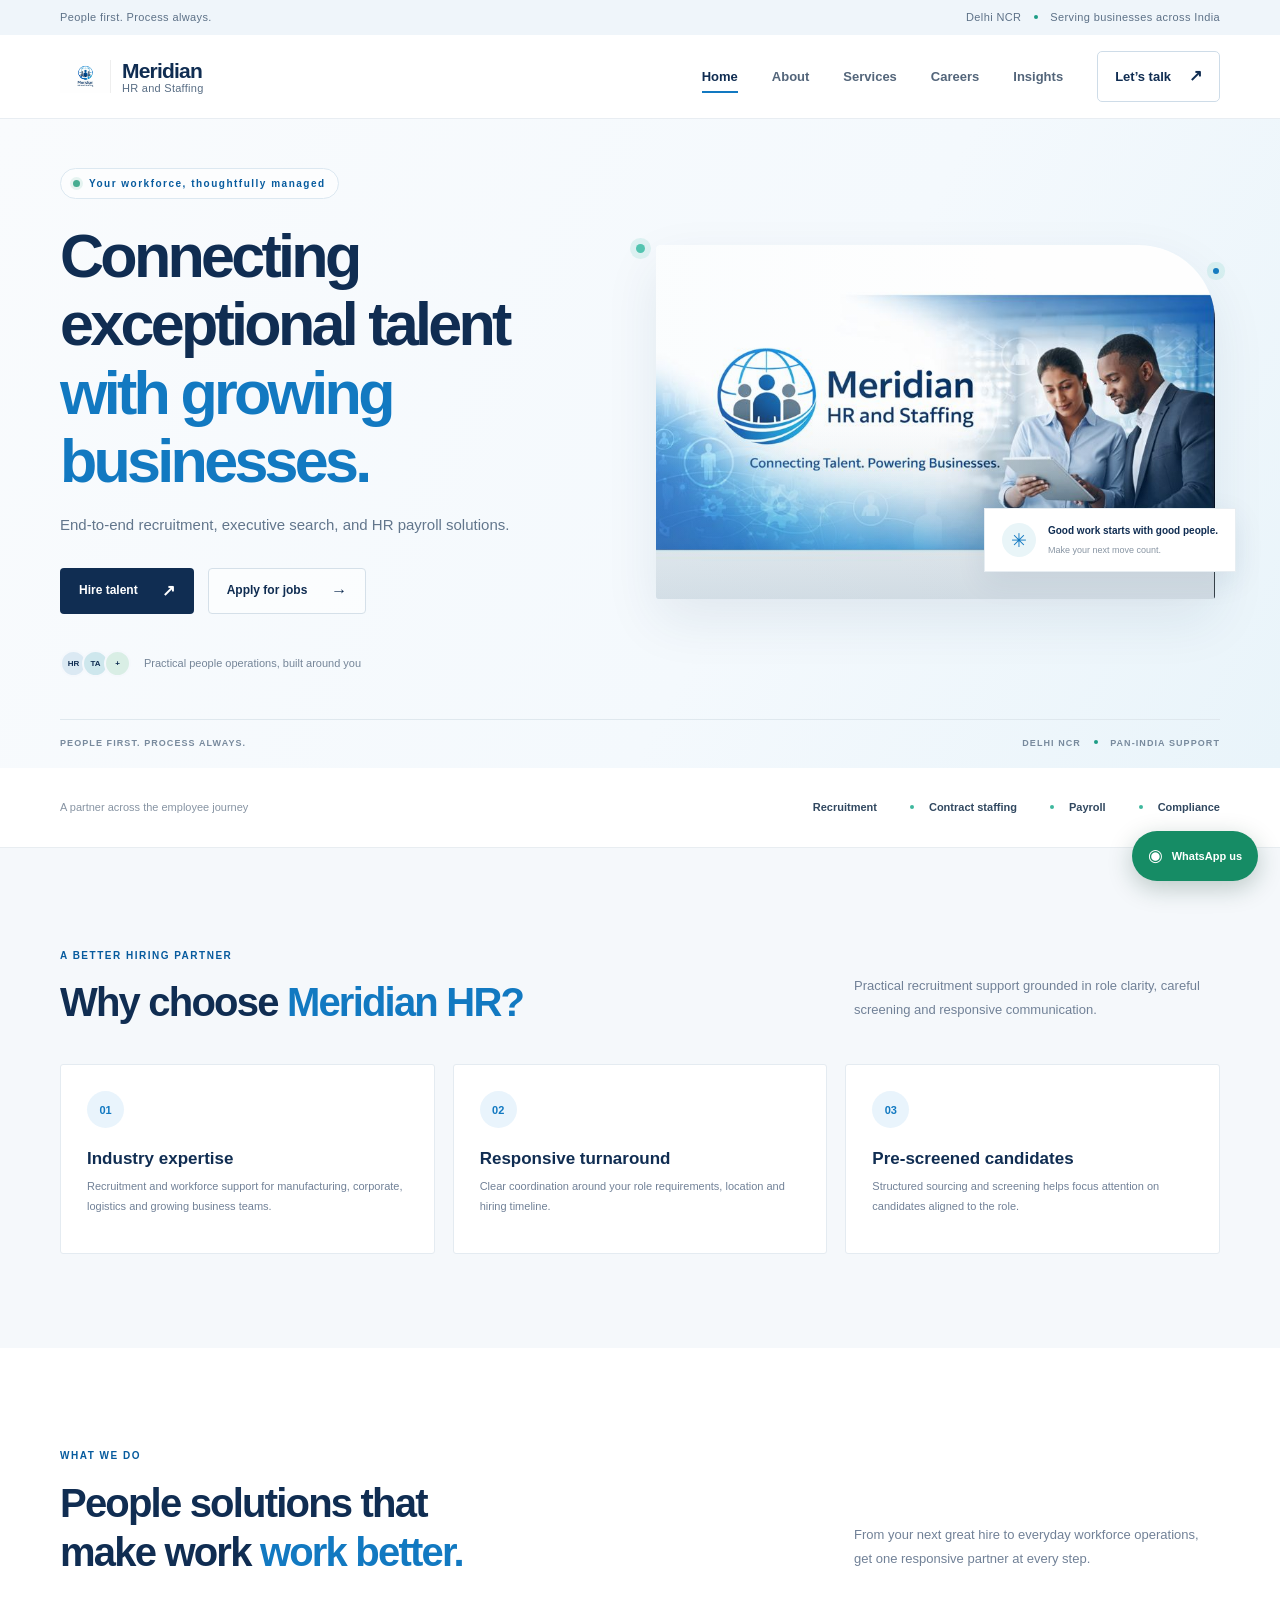
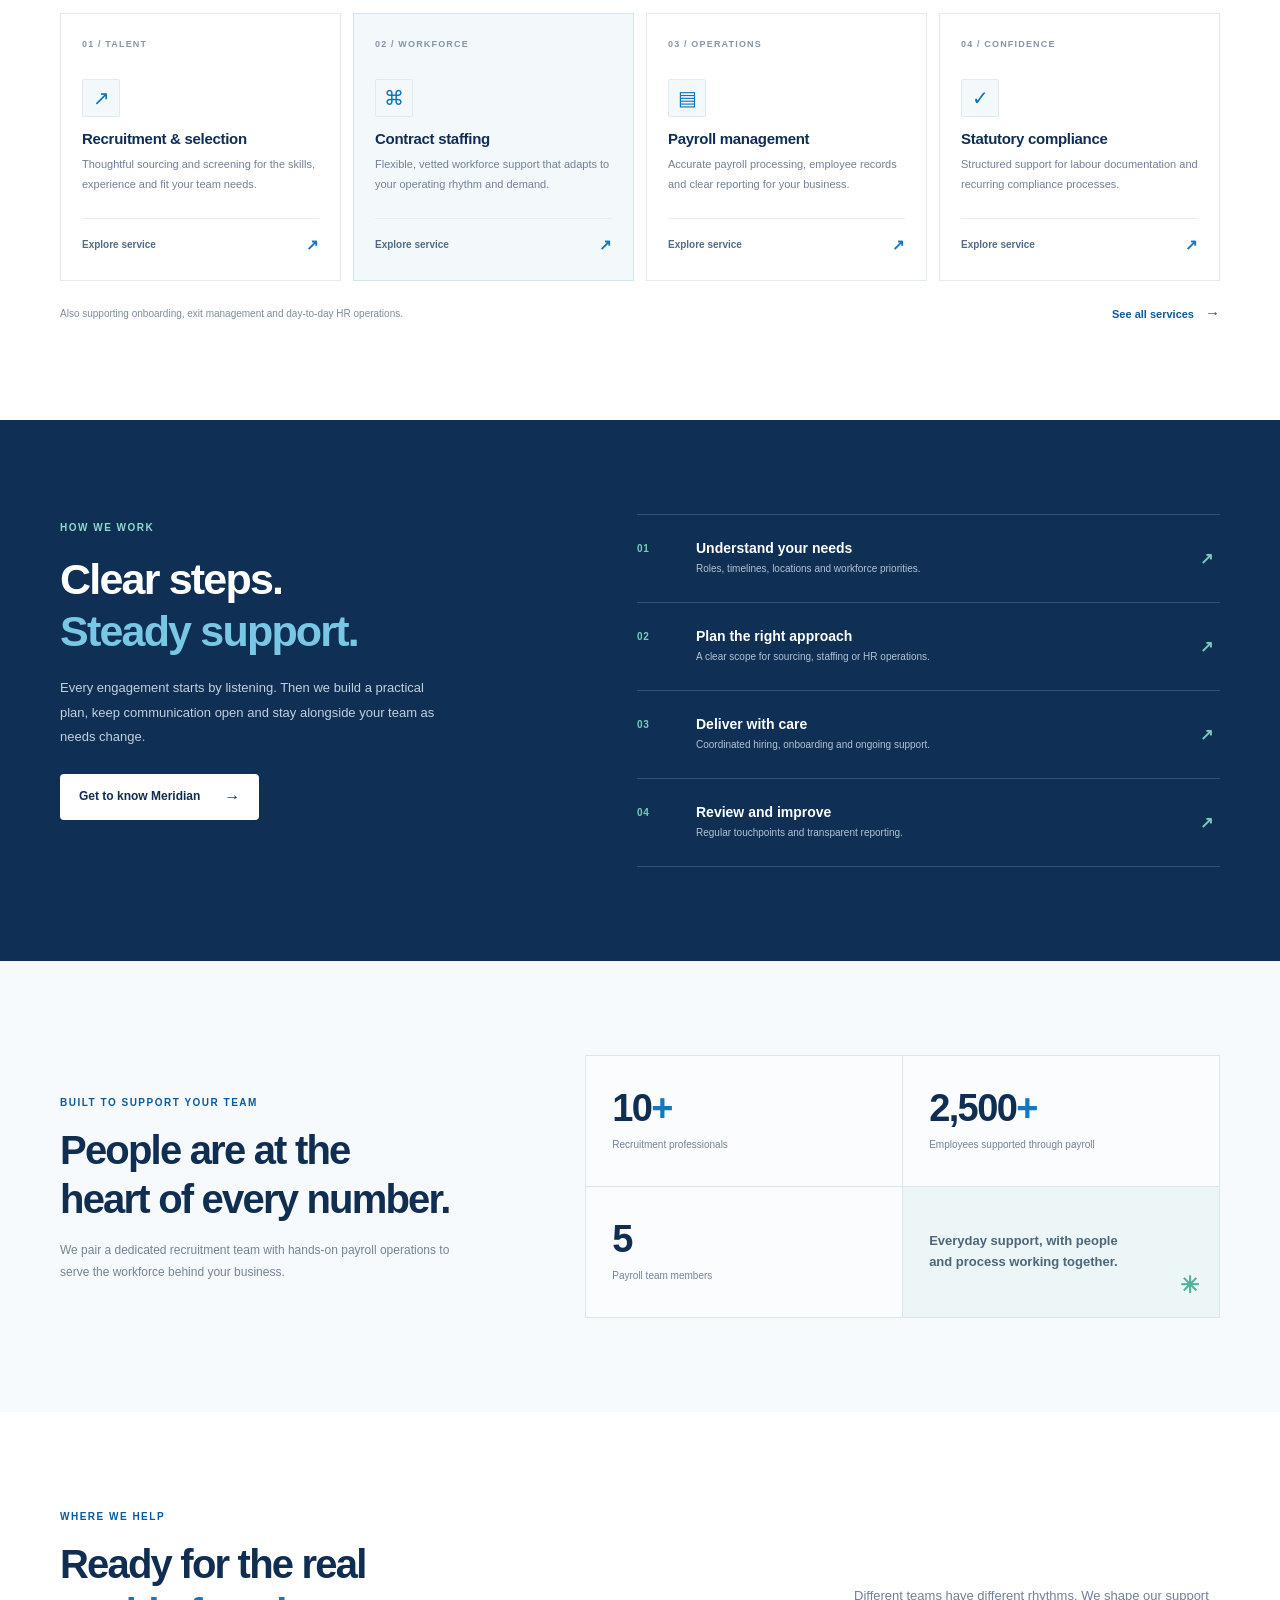
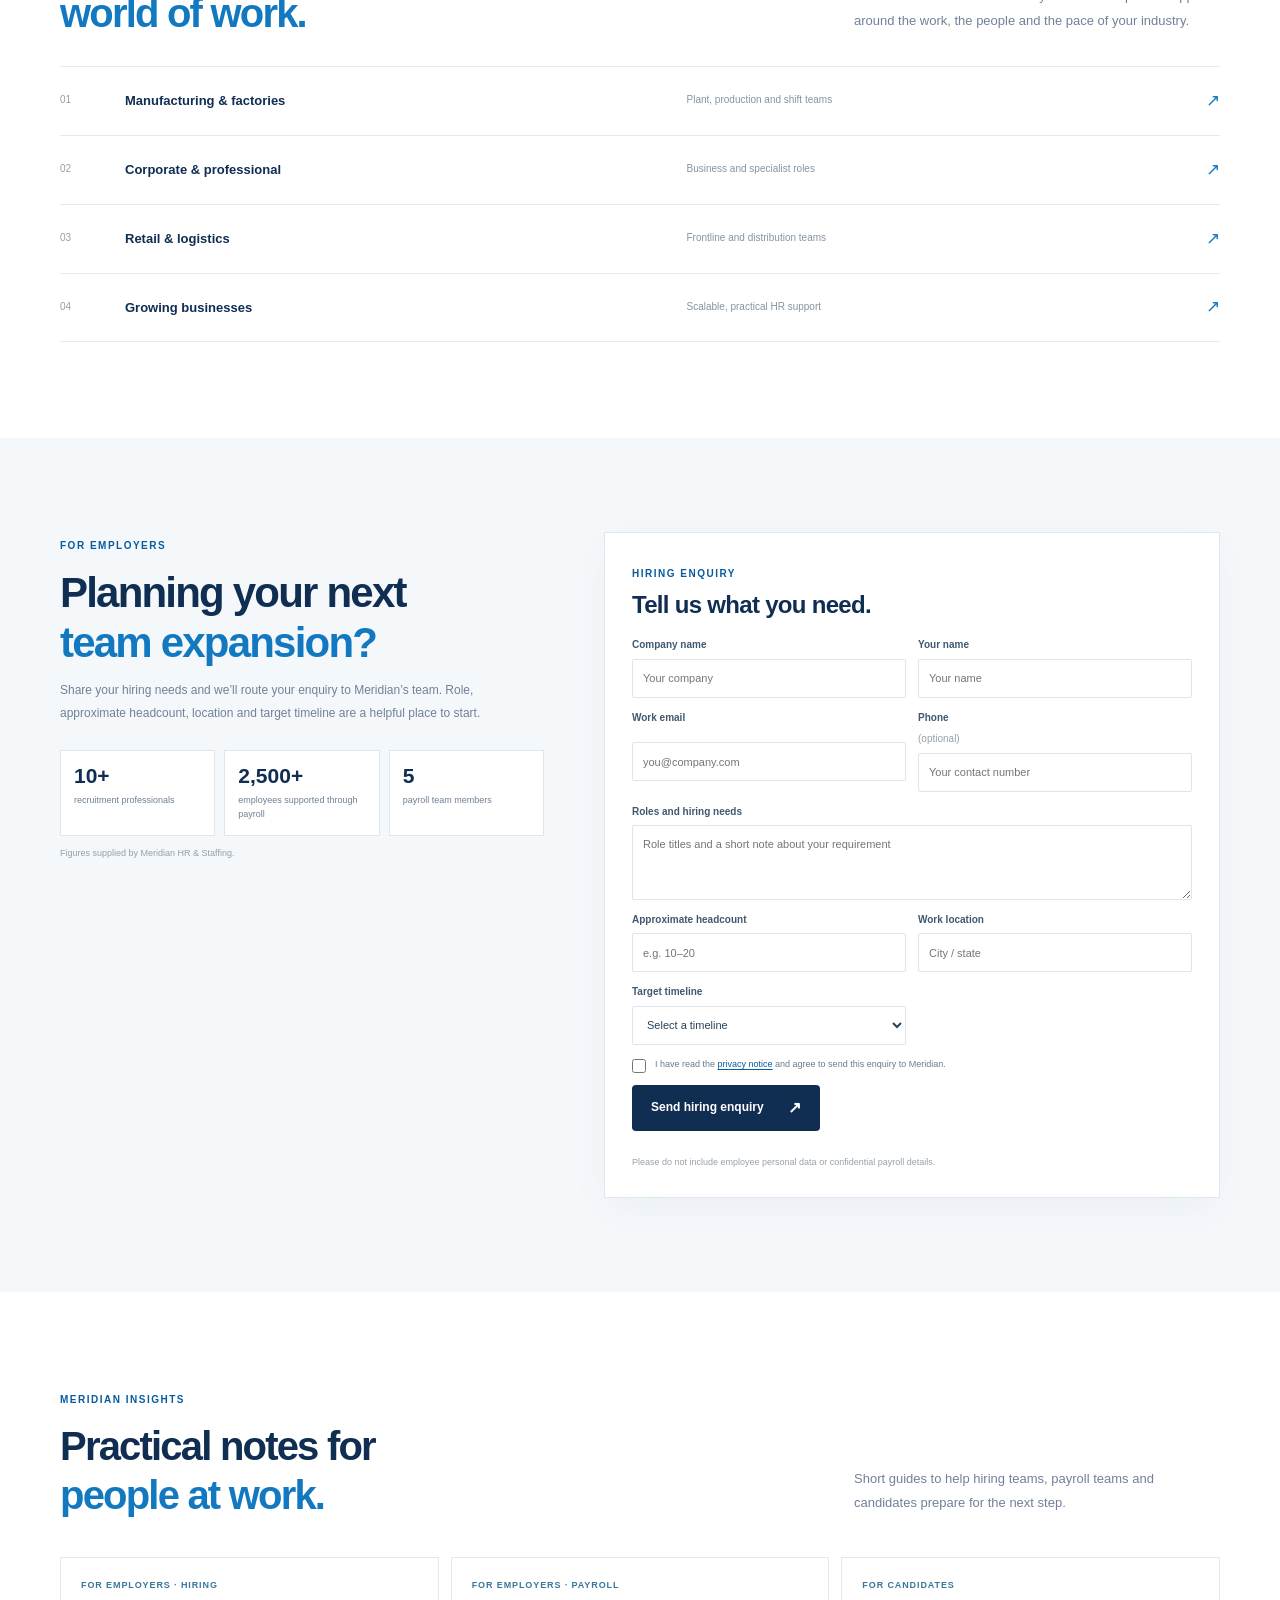
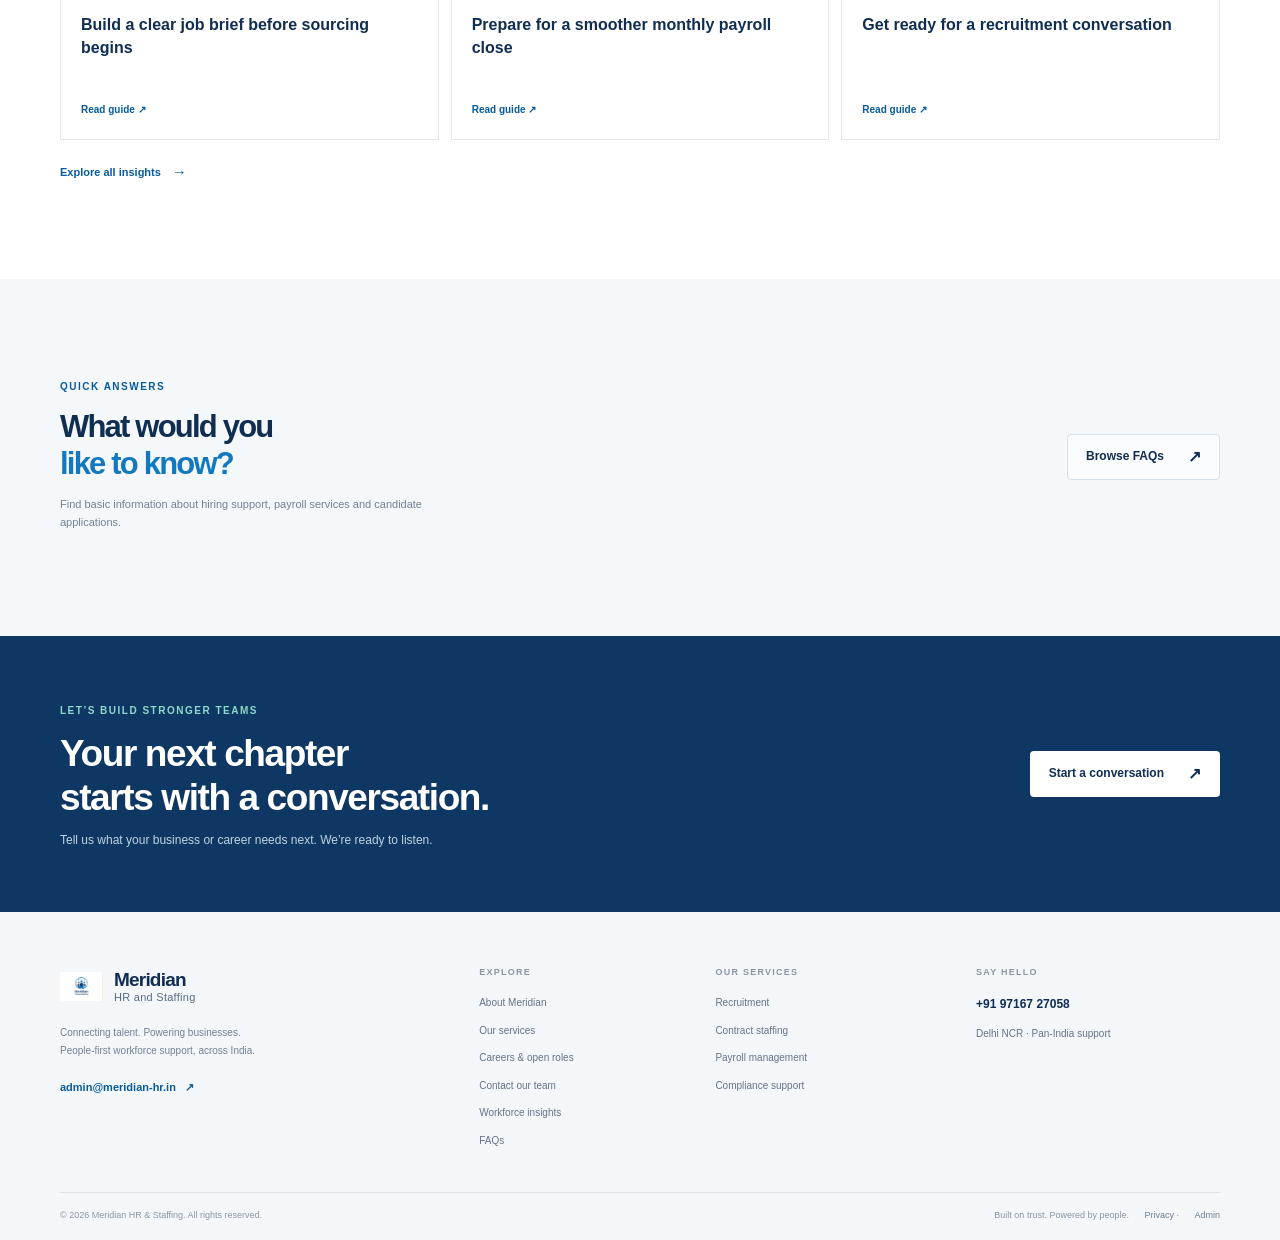
==== commit 5b0119b9: "Improve homepage SEO and trust section" ====
--- a/index.html
+++ b/index.html
@@ -2,17 +2,18 @@
 <html lang="en">
 <head>
   <meta charset="utf-8"><meta name="viewport" content="width=device-width, initial-scale=1">
-  <meta name="theme-color" content="#f7faff"><meta name="description" content="Meridian HR & Staffing provides recruitment, contractual staffing, payroll management and compliance support for growing businesses across India.">
+  <meta name="theme-color" content="#f7faff"><meta name="description" content="Meridian HR Services connects top talent with leading companies. Expert recruitment, staffing, and HR compliance solutions for growing businesses.">
   <link rel="canonical" href="https://meridian-hr.in/">
-  <meta property="og:type" content="website"><meta property="og:site_name" content="Meridian HR & Staffing"><meta property="og:title" content="Meridian HR & Staffing | Connecting Talent. Powering Businesses."><meta property="og:description" content="People-first recruitment, dependable staffing, payroll and HR support across India."><meta property="og:url" content="https://meridian-hr.in/"><meta property="og:image" content="https://meridian-hr.in/assets/cover-page.jpg">
-  <meta name="twitter:card" content="summary_large_image">
-  <title>Meridian HR & Staffing | Connecting Talent. Powering Businesses.</title><link rel="icon" href="assets/logo.jpg"><link rel="stylesheet" href="assets/styles.css">
-  <script type="application/ld+json">{"@context":"https://schema.org","@type":"EmploymentAgency","name":"Meridian HR & Staffing","url":"https://meridian-hr.in/","logo":"https://meridian-hr.in/assets/logo.jpg","email":"admin@meridian-hr.in","telephone":"+91 97167 27058","areaServed":{"@type":"Country","name":"India"},"description":"Recruitment, contractual staffing, payroll management and HR operations support."}</script>
+  <meta property="og:type" content="website"><meta property="og:site_name" content="Meridian HR & Staffing"><meta property="og:title" content="Meridian HR Solutions | Recruitment &amp; Payroll Services in India"><meta property="og:description" content="Meridian HR Services connects top talent with leading companies. Expert recruitment, staffing, and HR compliance solutions for growing businesses."><meta property="og:url" content="https://meridian-hr.in/"><meta property="og:image" content="https://meridian-hr.in/assets/cover-page.jpg">
+  <meta name="twitter:card" content="summary_large_image"><meta name="twitter:title" content="Meridian HR Solutions | Recruitment &amp; Payroll Services in India"><meta name="twitter:description" content="Meridian HR Services connects top talent with leading companies. Expert recruitment, staffing, and HR compliance solutions for growing businesses."><meta name="twitter:image" content="https://meridian-hr.in/assets/cover-page.jpg">
+  <title>Meridian HR Solutions | Recruitment &amp; Payroll Services in India</title><link rel="icon" type="image/png" sizes="192x192" href="/favicon.png"><link rel="stylesheet" href="assets/styles.css">
+  <script type="application/ld+json">{"@context":"https://schema.org","@type":["ProfessionalService","EmploymentAgency"],"name":"Meridian HR & Staffing","url":"https://meridian-hr.in/","logo":"https://meridian-hr.in/assets/logo.jpg","email":"admin@meridian-hr.in","telephone":"+91 97167 27058","areaServed":{"@type":"Country","name":"India"},"description":"Meridian HR Services connects top talent with leading companies. Expert recruitment, staffing, and HR compliance solutions for growing businesses.","serviceType":["Recruitment","Executive search","Contract staffing","Payroll management","HR compliance"]}</script>
 </head>
 <body><div id="site-header"></div>
 <main>
-  <section class="hero"><div class="container hero-grid"><div class="hero-copy"><span class="eyebrow"><i></i> Your workforce, thoughtfully managed</span><h1>Connecting talent.<br><span>Powering businesses.</span></h1><p>People-first recruitment, dependable staffing and clear payroll support—so your team can focus on the work that moves business forward.</p><div class="hero-actions"><a class="button button-primary" href="contact.html">Talk to our team <span>↗</span></a><a class="button button-quiet" href="jobs.html">Explore open roles <span>→</span></a></div><div class="hero-proof"><div class="avatar-stack"><span>HR</span><span>TA</span><span>+</span></div><span>Practical people operations, built around you</span></div></div><div class="hero-art"><div class="hero-image"><img src="assets/cover-page.jpg" alt="Meridian HR and Staffing — connecting talent and powering businesses"></div><div class="hero-note"><span class="note-icon">✳</span><span><b>Good work starts with good people.</b><small>Make your next move count.</small></span></div><div class="hero-dot dot-one"></div><div class="hero-dot dot-two"></div></div></div><div class="container hero-bottom"><span>PEOPLE FIRST. PROCESS ALWAYS.</span><span>DELHI NCR <i></i> PAN-INDIA SUPPORT</span></div></section>
+  <section class="hero"><div class="container hero-grid"><div class="hero-copy"><span class="eyebrow"><i></i> Your workforce, thoughtfully managed</span><h1>Connecting exceptional talent<br><span>with growing businesses.</span></h1><p>End-to-end recruitment, executive search, and HR payroll solutions.</p><div class="hero-actions"><a class="button button-primary" href="#client-enquiry-form">Hire talent <span>↗</span></a><a class="button button-quiet" href="jobs.html">Apply for jobs <span>→</span></a></div><div class="hero-proof"><div class="avatar-stack"><span>HR</span><span>TA</span><span>+</span></div><span>Practical people operations, built around you</span></div></div><div class="hero-art"><div class="hero-image"><img src="assets/cover-page.jpg" alt="Meridian HR and Staffing — connecting talent and powering businesses"></div><div class="hero-note"><span class="note-icon">✳</span><span><b>Good work starts with good people.</b><small>Make your next move count.</small></span></div><div class="hero-dot dot-one"></div><div class="hero-dot dot-two"></div></div></div><div class="container hero-bottom"><span>PEOPLE FIRST. PROCESS ALWAYS.</span><span>DELHI NCR <i></i> PAN-INDIA SUPPORT</span></div></section>
   <section class="trust-strip"><div class="container trust-inner"><span class="trust-label">A partner across the employee journey</span><div class="trust-items"><span>Recruitment</span><span>Contract staffing</span><span>Payroll</span><span>Compliance</span></div></div></section>
+<section class="section why-meridian-section" aria-labelledby="why-meridian-heading"><div class="container"><div class="section-heading"><div><span class="eyebrow">A BETTER HIRING PARTNER</span><h2 id="why-meridian-heading">Why choose <span>Meridian HR?</span></h2></div><p>Practical recruitment support grounded in role clarity, careful screening and responsive communication.</p></div><div class="why-meridian-grid"><article class="why-meridian-card"><span class="why-meridian-index">01</span><h3>Industry expertise</h3><p>Recruitment and workforce support for manufacturing, corporate, logistics and growing business teams.</p></article><article class="why-meridian-card"><span class="why-meridian-index">02</span><h3>Responsive turnaround</h3><p>Clear coordination around your role requirements, location and hiring timeline.</p></article><article class="why-meridian-card"><span class="why-meridian-index">03</span><h3>Pre-screened candidates</h3><p>Structured sourcing and screening helps focus attention on candidates aligned to the role.</p></article></div></div></section>
   <section class="section section-services"><div class="container"><div class="section-heading"><div><span class="eyebrow">WHAT WE DO</span><h2>People solutions that<br>make work <span>work better.</span></h2></div><p>From your next great hire to everyday workforce operations, get one responsive partner at every step.</p></div><div class="service-grid"><a class="service-card" href="services.html#recruitment"><span class="card-index">01 / TALENT</span><span class="service-icon">↗</span><h3>Recruitment & selection</h3><p>Thoughtful sourcing and screening for the skills, experience and fit your team needs.</p><span class="card-link">Explore service <b>↗</b></span></a><a class="service-card card-highlight" href="services.html#staffing"><span class="card-index">02 / WORKFORCE</span><span class="service-icon">⌘</span><h3>Contract staffing</h3><p>Flexible, vetted workforce support that adapts to your operating rhythm and demand.</p><span class="card-link">Explore service <b>↗</b></span></a><a class="service-card" href="services.html#payroll"><span class="card-index">03 / OPERATIONS</span><span class="service-icon">▤</span><h3>Payroll management</h3><p>Accurate payroll processing, employee records and clear reporting for your business.</p><span class="card-link">Explore service <b>↗</b></span></a><a class="service-card" href="services.html#compliance"><span class="card-index">04 / CONFIDENCE</span><span class="service-icon">✓</span><h3>Statutory compliance</h3><p>Structured support for labour documentation and recurring compliance processes.</p><span class="card-link">Explore service <b>↗</b></span></a></div><div class="services-footer"><span>Also supporting onboarding, exit management and day-to-day HR operations.</span><a class="text-link" href="services.html">See all services <span>→</span></a></div></div></section>
   <section class="section process-section"><div class="container process-layout"><div class="process-intro"><span class="eyebrow eyebrow-light">HOW WE WORK</span><h2>Clear steps.<br><span>Steady support.</span></h2><p>Every engagement starts by listening. Then we build a practical plan, keep communication open and stay alongside your team as needs change.</p><a class="button button-light" href="about.html">Get to know Meridian <span>→</span></a></div><div class="process-list"><div class="process-row"><span>01</span><div><h3>Understand your needs</h3><p>Roles, timelines, locations and workforce priorities.</p></div><b>↗</b></div><div class="process-row"><span>02</span><div><h3>Plan the right approach</h3><p>A clear scope for sourcing, staffing or HR operations.</p></div><b>↗</b></div><div class="process-row"><span>03</span><div><h3>Deliver with care</h3><p>Coordinated hiring, onboarding and ongoing support.</p></div><b>↗</b></div><div class="process-row"><span>04</span><div><h3>Review and improve</h3><p>Regular touchpoints and transparent reporting.</p></div><b>↗</b></div></div></div></section>
   <section class="section stats-section"><div class="container stats-layout"><div><span class="eyebrow">BUILT TO SUPPORT YOUR TEAM</span><h2>People are at the<br>heart of every number.</h2><p>We pair a dedicated recruitment team with hands-on payroll operations to serve the workforce behind your business.</p></div><div class="stats-grid"><div class="stat-box"><strong>10<span>+</span></strong><span>Recruitment professionals</span></div><div class="stat-box"><strong>2,500<span>+</span></strong><span>Employees supported through payroll</span></div><div class="stat-box"><strong>5</strong><span>Payroll team members</span></div><div class="stat-box stat-caption"><span>Everyday support, with people and process working together.</span><b>✳</b></div></div></div></section>
--- a/assets/styles.css
+++ b/assets/styles.css
@@ -28,3 +28,7 @@
 @media(max-width:900px){.client-enquiry-layout{grid-template-columns:1fr 1.1fr;gap:28px}.client-proof{grid-template-columns:1fr}.client-proof>div{display:grid;grid-template-columns:70px 1fr;align-items:center}.insights-grid{gap:10px}.insight-card{padding:18px}.article-layout{grid-template-columns:minmax(0,1fr) 240px;gap:25px}}
 @media(max-width:650px){.client-enquiry-layout{grid-template-columns:1fr;gap:24px}.client-proof{grid-template-columns:repeat(3,1fr)}.client-proof>div{display:flex;align-items:flex-start;padding:10px}.client-proof b{font-size:18px}.client-proof span{font-size:8px}.enquiry-form-card{padding:19px}.enquiry-form-card h2{font-size:21px}.enquiry-form-card form{grid-template-columns:1fr;gap:10px}.enquiry-form-card label,.enquiry-form-card label:nth-of-type(5),.enquiry-form-card label:nth-of-type(7),.enquiry-form-card .consent-check,.enquiry-form-card form>.button,.enquiry-form-card #client-enquiry-status,.enquiry-form-card form>.form-privacy,.enquiry-fields{grid-column:1}.enquiry-fields{grid-template-columns:1fr}.home-insights-grid,.insights-grid{grid-template-columns:1fr}.home-insight{min-height:145px}.insight-card{min-height:225px}.home-faq-inner,.faq-cta{align-items:flex-start;flex-direction:column}.article-layout{grid-template-columns:1fr;gap:24px}.article-aside{position:static}.article-lead{font-size:14px}.article-copy>h2{font-size:18px}.article-copy>p{font-size:11px}.faq-intro h2{font-size:23px}.faq-list summary{font-size:12px;padding:15px 2px}.faq-list details>p{font-size:10px}}
 
+
+
+/* Homepage trust pillars */
+.why-meridian-section{background:#f5f8fb}.why-meridian-grid{display:grid;grid-template-columns:repeat(3,minmax(0,1fr));gap:18px}.why-meridian-card{min-height:190px;padding:26px;background:#fff;border:1px solid #e4ebf1;border-radius:3px}.why-meridian-index{display:inline-grid;width:37px;height:37px;place-items:center;border-radius:50%;background:#e9f4fc;color:var(--blue);font-size:11px;font-weight:700}.why-meridian-card h3{margin:21px 0 8px;color:var(--navy);font:700 17px var(--font-display)}.why-meridian-card p{margin:0;color:#718197;font-size:11px;line-height:1.8}@media(max-width:650px){.why-meridian-grid{grid-template-columns:1fr;gap:10px}.why-meridian-card{min-height:0;padding:20px}.why-meridian-card h3{margin-top:14px}}
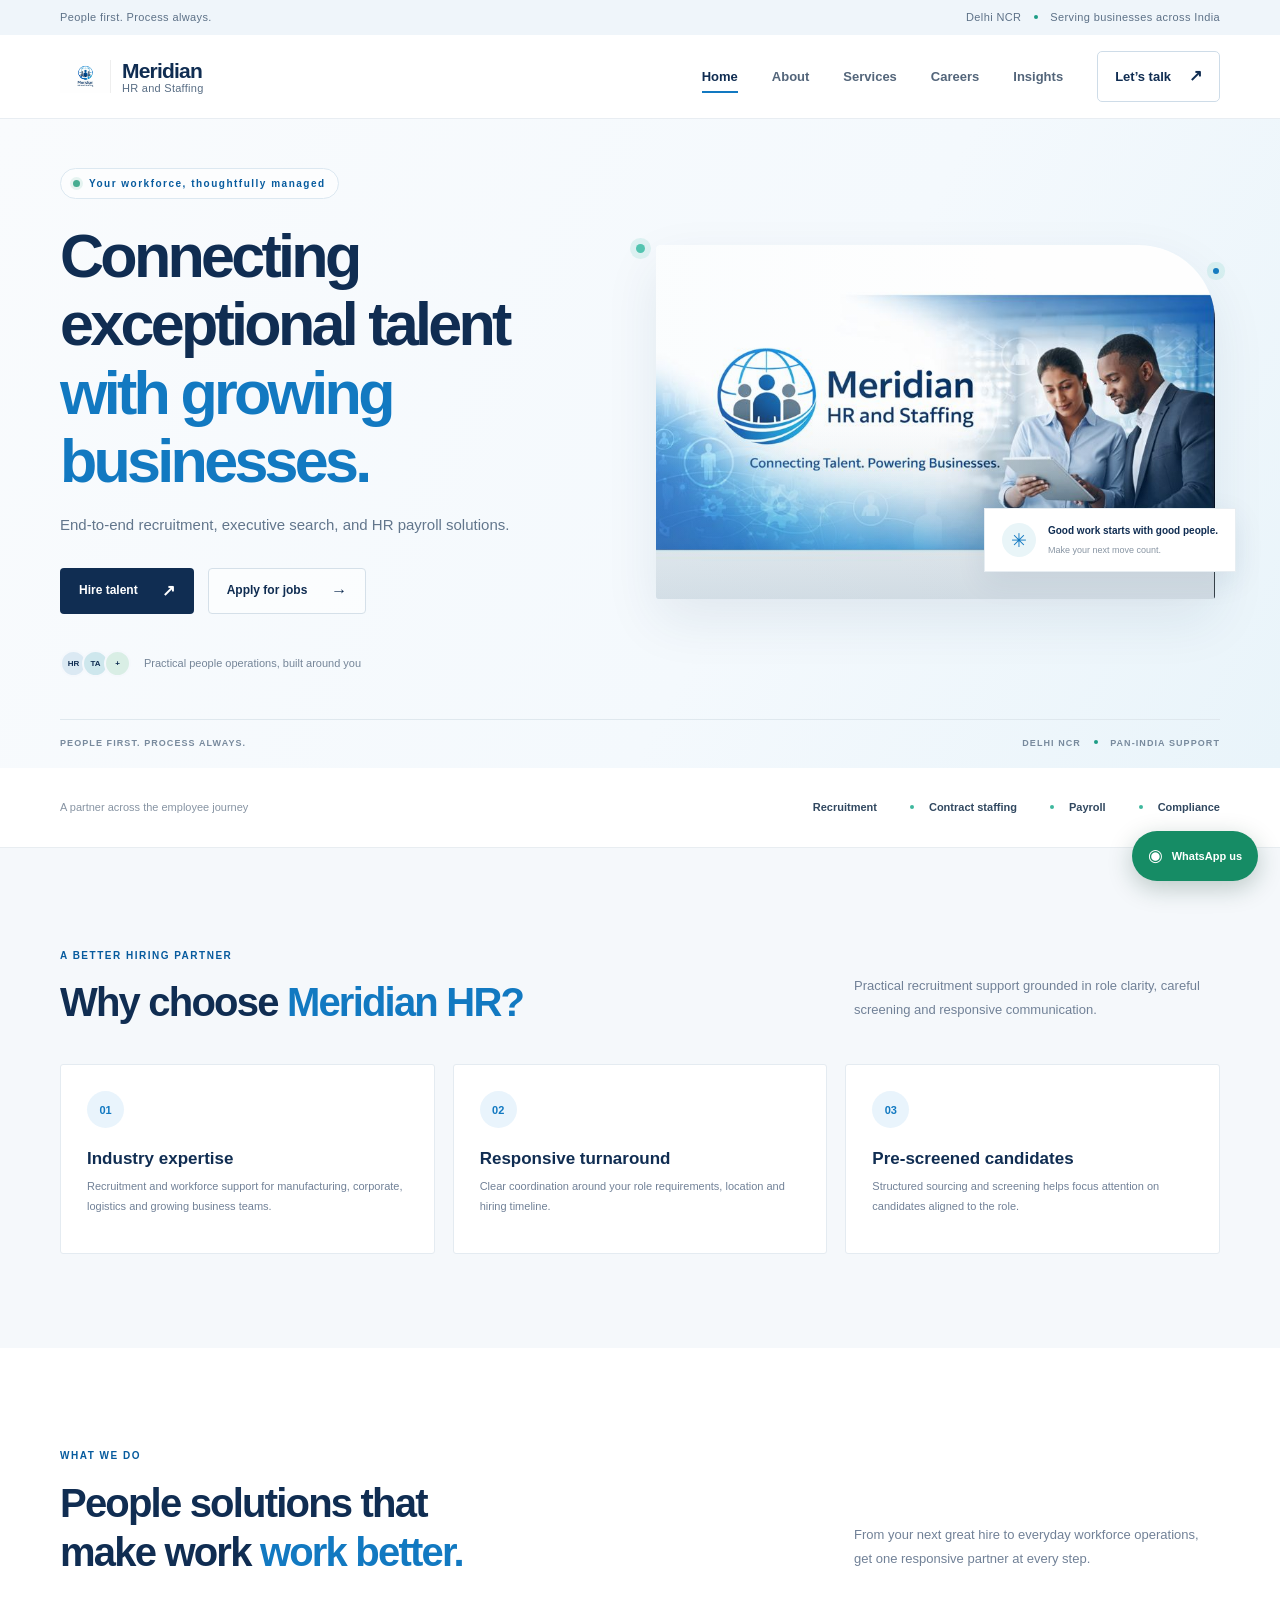
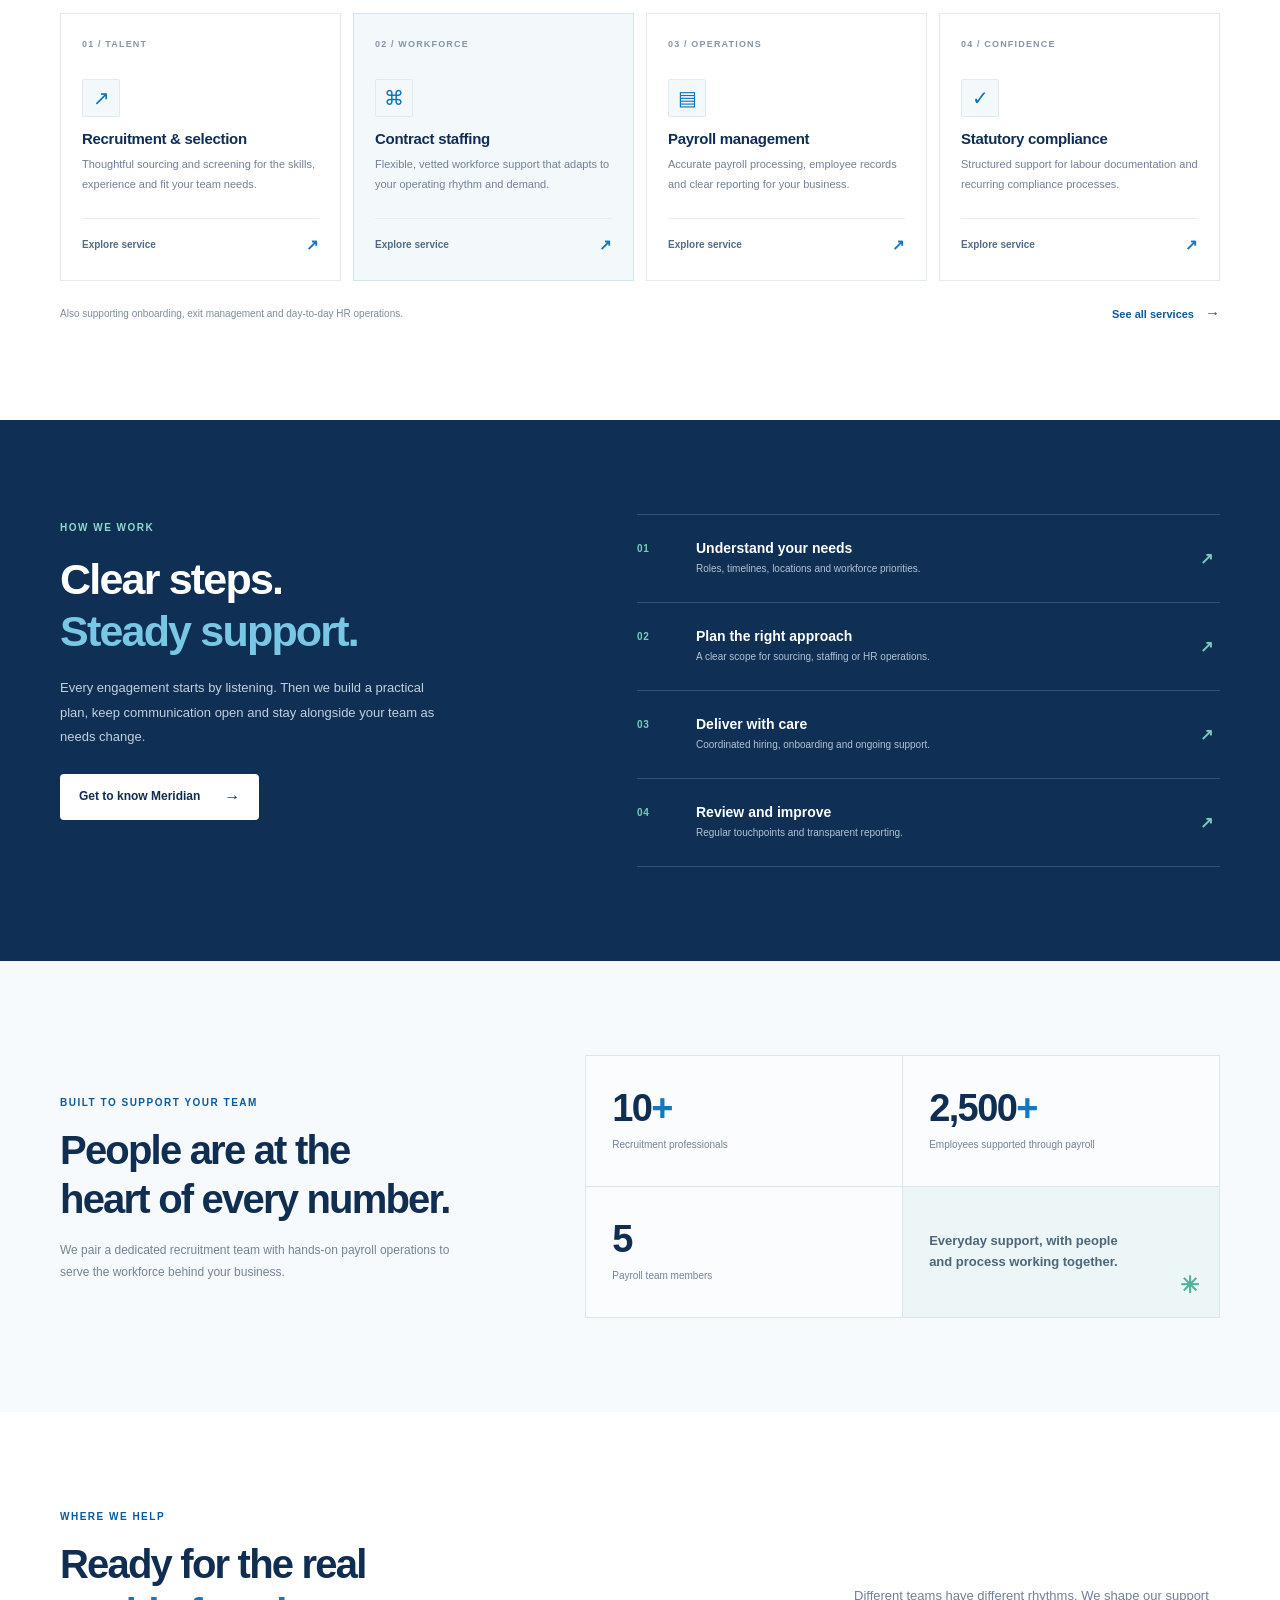
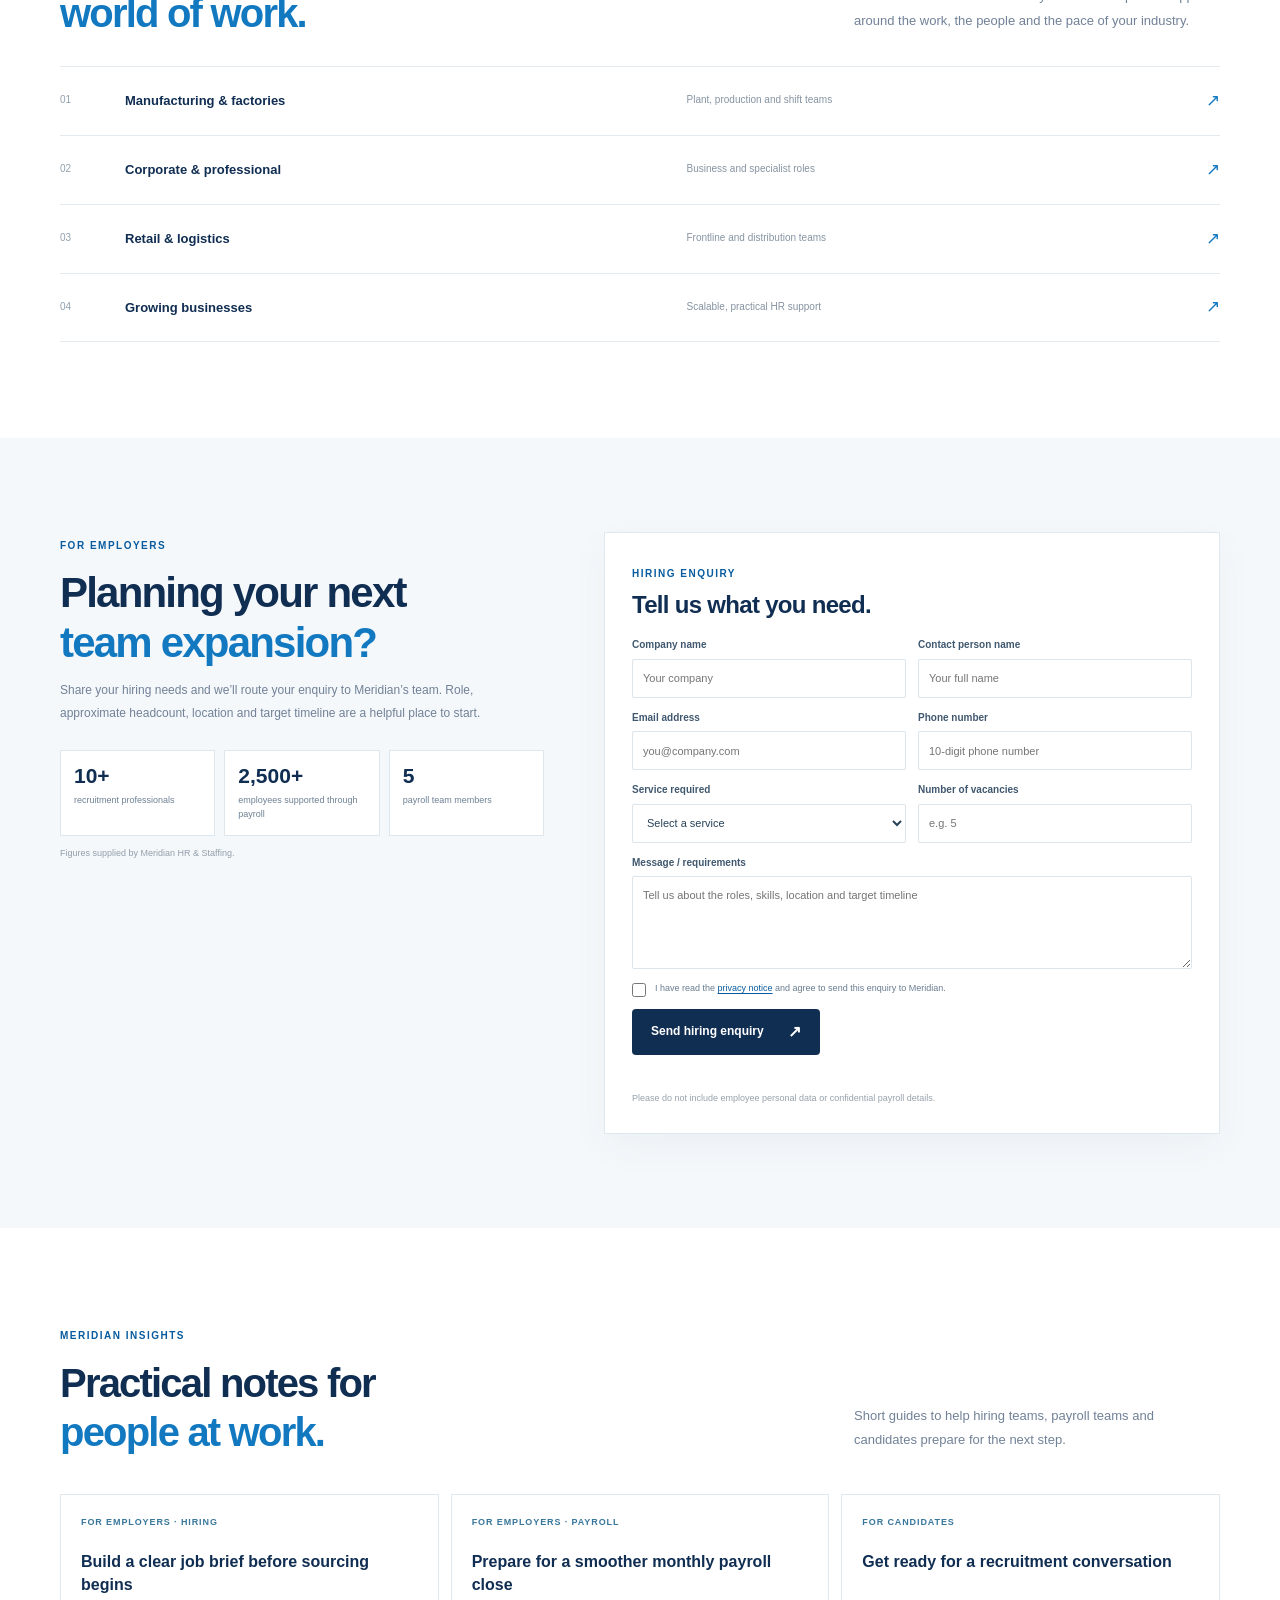
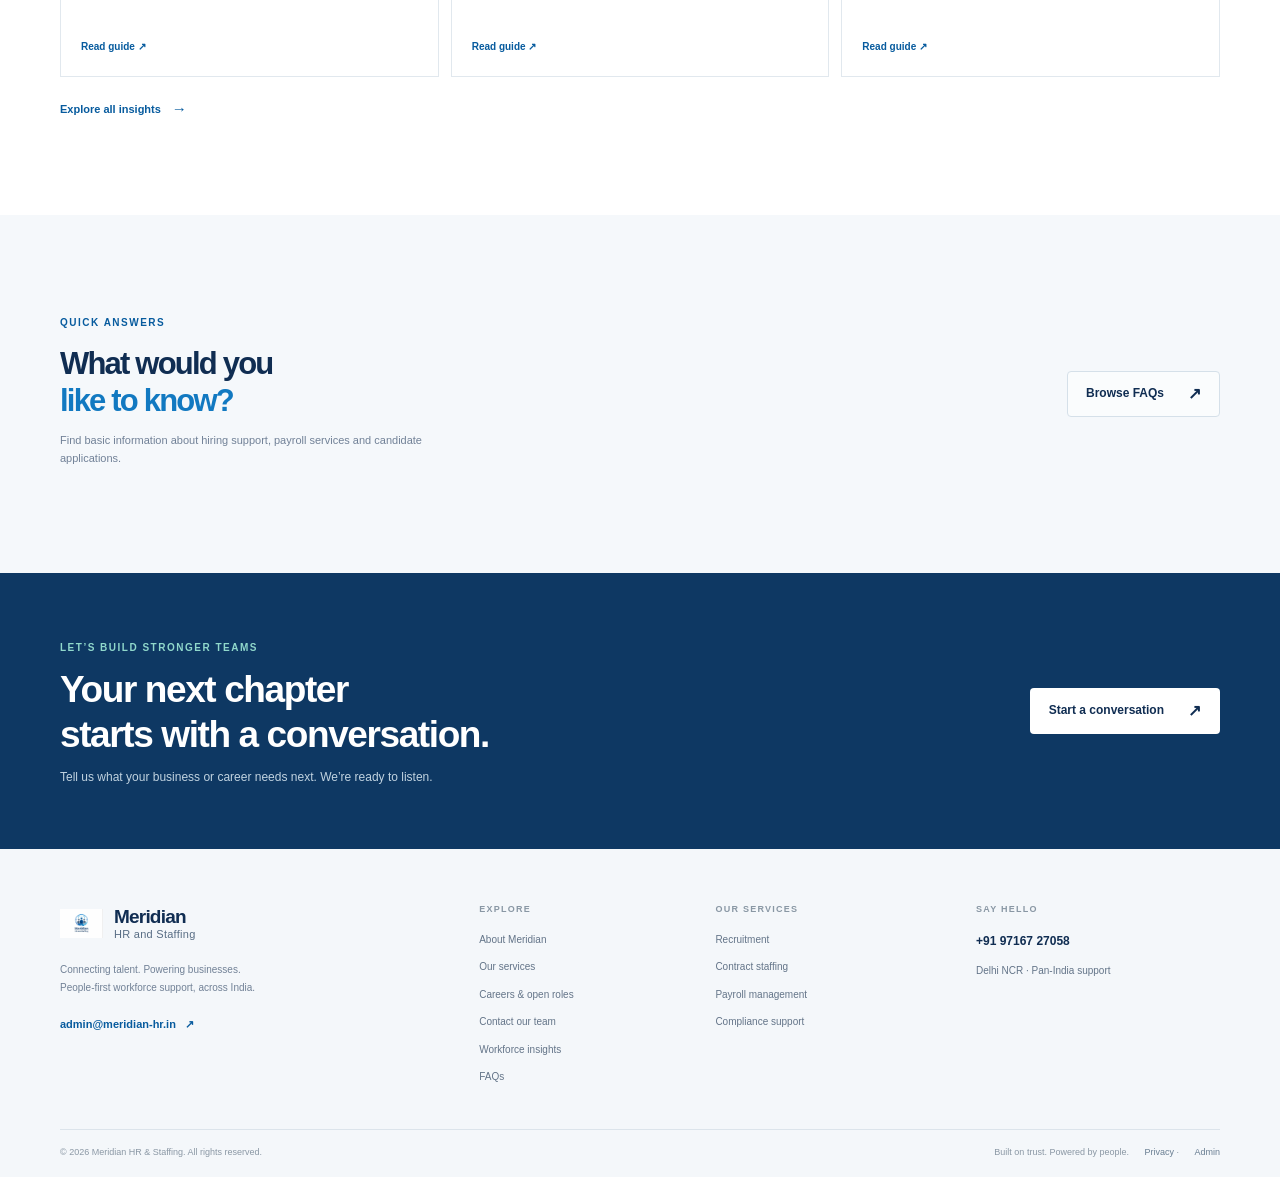
==== commit 6039018a: "Add validated client and candidate forms" ====
--- a/index.html
+++ b/index.html
@@ -6,7 +6,7 @@
   <link rel="canonical" href="https://meridian-hr.in/">
   <meta property="og:type" content="website"><meta property="og:site_name" content="Meridian HR & Staffing"><meta property="og:title" content="Meridian HR Solutions | Recruitment &amp; Payroll Services in India"><meta property="og:description" content="Meridian HR Services connects top talent with leading companies. Expert recruitment, staffing, and HR compliance solutions for growing businesses."><meta property="og:url" content="https://meridian-hr.in/"><meta property="og:image" content="https://meridian-hr.in/assets/cover-page.jpg">
   <meta name="twitter:card" content="summary_large_image"><meta name="twitter:title" content="Meridian HR Solutions | Recruitment &amp; Payroll Services in India"><meta name="twitter:description" content="Meridian HR Services connects top talent with leading companies. Expert recruitment, staffing, and HR compliance solutions for growing businesses."><meta name="twitter:image" content="https://meridian-hr.in/assets/cover-page.jpg">
-  <title>Meridian HR Solutions | Recruitment &amp; Payroll Services in India</title><link rel="icon" type="image/png" sizes="192x192" href="/favicon.png"><link rel="stylesheet" href="assets/styles.css">
+  <title>Meridian HR Solutions | Recruitment &amp; Payroll Services in India</title><link rel="icon" type="image/png" sizes="192x192" href="/favicon.png"><link rel="stylesheet" href="assets/styles.css?v=20261005b">
   <script type="application/ld+json">{"@context":"https://schema.org","@type":["ProfessionalService","EmploymentAgency"],"name":"Meridian HR & Staffing","url":"https://meridian-hr.in/","logo":"https://meridian-hr.in/assets/logo.jpg","email":"admin@meridian-hr.in","telephone":"+91 97167 27058","areaServed":{"@type":"Country","name":"India"},"description":"Meridian HR Services connects top talent with leading companies. Expert recruitment, staffing, and HR compliance solutions for growing businesses.","serviceType":["Recruitment","Executive search","Contract staffing","Payroll management","HR compliance"]}</script>
 </head>
 <body><div id="site-header"></div>
@@ -19,9 +19,21 @@
   <section class="section stats-section"><div class="container stats-layout"><div><span class="eyebrow">BUILT TO SUPPORT YOUR TEAM</span><h2>People are at the<br>heart of every number.</h2><p>We pair a dedicated recruitment team with hands-on payroll operations to serve the workforce behind your business.</p></div><div class="stats-grid"><div class="stat-box"><strong>10<span>+</span></strong><span>Recruitment professionals</span></div><div class="stat-box"><strong>2,500<span>+</span></strong><span>Employees supported through payroll</span></div><div class="stat-box"><strong>5</strong><span>Payroll team members</span></div><div class="stat-box stat-caption"><span>Everyday support, with people and process working together.</span><b>✳</b></div></div></div></section>
   <section class="section industries-section"><div class="container"><div class="section-heading"><div><span class="eyebrow">WHERE WE HELP</span><h2>Ready for the real<br><span>world of work.</span></h2></div><p>Different teams have different rhythms. We shape our support around the work, the people and the pace of your industry.</p></div><div class="industry-row"><span>01</span><b>Manufacturing & factories</b><span class="industry-desc">Plant, production and shift teams</span><span class="industry-arrow">↗</span></div><div class="industry-row"><span>02</span><b>Corporate & professional</b><span class="industry-desc">Business and specialist roles</span><span class="industry-arrow">↗</span></div><div class="industry-row"><span>03</span><b>Retail & logistics</b><span class="industry-desc">Frontline and distribution teams</span><span class="industry-arrow">↗</span></div><div class="industry-row"><span>04</span><b>Growing businesses</b><span class="industry-desc">Scalable, practical HR support</span><span class="industry-arrow">↗</span></div></div></section>
 
-  <section class="section client-enquiry-section"><div class="container client-enquiry-layout"><div class="client-enquiry-copy"><span class="eyebrow">FOR EMPLOYERS</span><h2>Planning your next<br><span>team expansion?</span></h2><p>Share your hiring needs and we’ll route your enquiry to Meridian’s team. Role, approximate headcount, location and target timeline are a helpful place to start.</p><div class="client-proof"><div><b>10+</b><span>recruitment professionals</span></div><div><b>2,500+</b><span>employees supported through payroll</span></div><div><b>5</b><span>payroll team members</span></div></div><p class="client-small">Figures supplied by Meridian HR & Staffing.</p></div><div class="enquiry-form-card"><span class="eyebrow">HIRING ENQUIRY</span><h2>Tell us what you need.</h2><form id="client-enquiry-form" action="https://formspree.io/f/xrpbneba" method="POST"><label>Company name<input name="company" required maxlength="150" autocomplete="organization" placeholder="Your company"></label><label>Your name<input name="name" required maxlength="100" autocomplete="name" placeholder="Your name"></label><label>Work email<input name="email" required type="email" maxlength="150" autocomplete="email" placeholder="you@company.com"></label><label>Phone <span class="field-optional">(optional)</span><input name="phone" type="tel" maxlength="30" autocomplete="tel" placeholder="Your contact number"></label><label>Roles and hiring needs<textarea name="hiring_needs" required rows="3" maxlength="1200" placeholder="Role titles and a short note about your requirement"></textarea></label><div class="enquiry-fields"><label>Approximate headcount<input name="headcount" maxlength="80" placeholder="e.g. 10–20"></label><label>Work location<input name="location" maxlength="150" placeholder="City / state"></label></div><label>Target timeline<select name="timeline" required><option value="" disabled selected>Select a timeline</option><option>As soon as possible</option><option>Within 1 month</option><option>Within 1–3 months</option><option>Planning / exploring</option></select></label><label class="consent-check"><input type="checkbox" name="privacy" required><span>I have read the <a href="privacy.html">privacy notice</a> and agree to send this enquiry to Meridian.</span></label><button class="button button-primary" type="submit">Send hiring enquiry <span>↗</span></button><p id="client-enquiry-status" class="form-privacy" role="status" aria-live="polite"></p><p class="form-privacy">Please do not include employee personal data or confidential payroll details.</p></form></div></div></section>
+  <section class="section client-enquiry-section"><div class="container client-enquiry-layout"><div class="client-enquiry-copy"><span class="eyebrow">FOR EMPLOYERS</span><h2>Planning your next<br><span>team expansion?</span></h2><p>Share your hiring needs and we’ll route your enquiry to Meridian’s team. Role, approximate headcount, location and target timeline are a helpful place to start.</p><div class="client-proof"><div><b>10+</b><span>recruitment professionals</span></div><div><b>2,500+</b><span>employees supported through payroll</span></div><div><b>5</b><span>payroll team members</span></div></div><p class="client-small">Figures supplied by Meridian HR & Staffing.</p></div><div class="enquiry-form-card"><span class="eyebrow">HIRING ENQUIRY</span><h2>Tell us what you need.</h2><form id="client-enquiry-form" action="https://formspree.io/f/xrpbneba" method="POST">
+            <label>Company name<input name="company_name" required maxlength="150" autocomplete="organization" placeholder="Your company"></label>
+            <label>Contact person name<input name="contact_name" required maxlength="100" autocomplete="name" placeholder="Your full name"></label>
+            <label>Email address<input name="email" required type="email" maxlength="150" autocomplete="email" placeholder="you@company.com"></label>
+            <label>Phone number<input name="phone" type="tel" required inputmode="numeric" pattern="[0-9]{10}" minlength="10" maxlength="10" title="Enter exactly 10 digits." autocomplete="tel" placeholder="10-digit phone number"></label>
+            <label>Service required<select name="service_required" required><option value="" disabled selected>Select a service</option><option>Permanent Staffing</option><option>Executive Search</option><option>Payroll Management</option><option>Contract Staffing</option></select></label>
+            <label>Number of vacancies<input name="vacancies" type="number" min="1" max="100000" step="1" required placeholder="e.g. 5"></label>
+            <label>Message / requirements<textarea name="message" required rows="4" maxlength="2000" placeholder="Tell us about the roles, skills, location and target timeline"></textarea></label>
+            <label class="consent-check"><input type="checkbox" name="privacy" required><span>I have read the <a href="privacy.html">privacy notice</a> and agree to send this enquiry to Meridian.</span></label>
+            <button class="button button-primary" type="submit">Send hiring enquiry <span>↗</span></button>
+            <p id="client-enquiry-status" class="form-privacy form-status" role="status" aria-live="polite"></p>
+            <p class="form-privacy">Please do not include employee personal data or confidential payroll details.</p>
+          </form></div></div></section>
   <section class="section home-insights-section"><div class="container"><div class="section-heading"><div><span class="eyebrow">MERIDIAN INSIGHTS</span><h2>Practical notes for<br><span>people at work.</span></h2></div><p>Short guides to help hiring teams, payroll teams and candidates prepare for the next step.</p></div><div class="home-insights-grid"><a class="home-insight" href="hiring-ready-job-brief.html"><span>FOR EMPLOYERS · HIRING</span><h3>Build a clear job brief before sourcing begins</h3><b>Read guide ↗</b></a><a class="home-insight" href="monthly-payroll-checklist.html"><span>FOR EMPLOYERS · PAYROLL</span><h3>Prepare for a smoother monthly payroll close</h3><b>Read guide ↗</b></a><a class="home-insight" href="candidate-hiring-process.html"><span>FOR CANDIDATES</span><h3>Get ready for a recruitment conversation</h3><b>Read guide ↗</b></a></div><a class="text-link home-insights-link" href="insights.html">Explore all insights <span>→</span></a></div></section>
   <section class="section home-faq-section"><div class="container home-faq-inner"><div><span class="eyebrow">QUICK ANSWERS</span><h2>What would you<br><span>like to know?</span></h2><p>Find basic information about hiring support, payroll services and candidate applications.</p></div><a class="button button-quiet" href="faq.html">Browse FAQs <span>↗</span></a></div></section>
   <section class="cta-section"><div class="container cta-inner"><div><span class="eyebrow eyebrow-light">LET’S BUILD STRONGER TEAMS</span><h2>Your next chapter<br>starts with a conversation.</h2><p>Tell us what your business or career needs next. We’re ready to listen.</p></div><a class="button button-light" href="contact.html">Start a conversation <span>↗</span></a></div></section>
-</main><div id="site-footer"></div><script src="assets/site.js?v=20261005"></script><script src="assets/enquiry.js?v=20261005"></script></body></html>
+</main><div id="site-footer"></div><script src="assets/site.js?v=20261005"></script><script src="assets/enquiry.js?v=20261005b"></script></body></html>
 
--- a/assets/styles.css
+++ b/assets/styles.css
@@ -18,7 +18,7 @@
 .client-proof b{color:var(--navy);font:700 21px var(--font-display)}.client-proof span{color:#6e8093;font-size:9px;line-height:1.6}.client-enquiry-copy .client-small{font-size:9px;color:#929eaa}
 .enquiry-form-card{padding:27px;border:1px solid #e0e8ef;background:#fff;box-shadow:0 12px 36px #123d5b0b}.enquiry-form-card h2{margin:7px 0 18px;color:var(--navy);font:700 24px var(--font-display);letter-spacing:-.7px}
 .enquiry-form-card form{display:grid;grid-template-columns:1fr 1fr;gap:12px}.enquiry-form-card label{display:grid;gap:5px;color:#40586f;font-size:10px;font-weight:600}
-.enquiry-form-card label:nth-of-type(5),.enquiry-form-card label:nth-of-type(7),.enquiry-form-card .consent-check,.enquiry-form-card form>.button,.enquiry-form-card #client-enquiry-status,.enquiry-form-card form>.form-privacy{grid-column:1/-1}
+.enquiry-form-card label:nth-of-type(7),.enquiry-form-card .consent-check,.enquiry-form-card form>.button,.enquiry-form-card #client-enquiry-status,.enquiry-form-card form>.form-privacy{grid-column:1/-1}
 .enquiry-form-card input,.enquiry-form-card textarea,.enquiry-form-card select{width:100%;border:1px solid #dce5eb;border-radius:2px;outline:0;background:#fff;color:#284259;font-size:11px;font-weight:400}.enquiry-form-card input,.enquiry-form-card select{height:39px;padding:0 10px}.enquiry-form-card textarea{min-height:67px;padding:9px 10px;resize:vertical}
 .enquiry-form-card input:focus,.enquiry-form-card textarea:focus,.enquiry-form-card select:focus{border-color:#5ba4c9;box-shadow:0 0 0 3px #5ba4c91b}.enquiry-fields{display:grid;grid-column:1/-1;grid-template-columns:1fr 1fr;gap:12px}.enquiry-form-card form>.button{justify-self:start}
 .home-insights-grid,.insights-grid{display:grid;grid-template-columns:repeat(3,1fr);gap:12px}.home-insight{display:flex;min-height:183px;flex-direction:column;padding:20px;border:1px solid #e1e8ee;background:#fff;transition:transform .2s,border-color .2s}.home-insight:hover,.insight-card:hover{transform:translateY(-3px);border-color:#b8d6e6}.home-insight>span,.insight-category{color:#38779b;font-size:9px;font-weight:700;letter-spacing:.1em}.home-insight h3{margin:20px 0 auto;color:var(--navy);font:700 16px/1.45 var(--font-display)}.home-insight>b{margin-top:18px;color:var(--blue-deep);font-size:10px}.home-insights-link{margin-top:20px}.home-faq-inner{display:flex;align-items:center;justify-content:space-between;gap:25px}.home-faq-inner h2{font-size:31px}.home-faq-inner p{max-width:400px;color:#718197;font-size:11px}
@@ -26,9 +26,12 @@
 .faq-intro h2{margin:9px 0 15px;color:var(--navy);font:700 27px var(--font-display)}.faq-intro-spaced{margin-top:45px}.faq-list{border-top:1px solid #e0e8ef}.faq-list details{border-bottom:1px solid #e0e8ef}.faq-list summary{display:flex;justify-content:space-between;gap:20px;padding:17px 2px;color:var(--navy);font:700 13px var(--font-display);cursor:pointer;list-style:none}.faq-list summary::-webkit-details-marker{display:none}.faq-list summary span{color:var(--blue);font-size:17px;transition:transform .2s}.faq-list details[open] summary span{transform:rotate(45deg)}.faq-list details>p{max-width:850px;margin:0;padding:0 30px 18px 2px;color:#687c90;font-size:11px;line-height:1.9}.faq-list a{color:var(--blue-deep);font-weight:700;text-decoration:underline;text-underline-offset:2px}.faq-cta{display:flex;align-items:center;justify-content:space-between;margin-top:36px;padding:22px 25px;background:#f3f7fa}.faq-cta h2{margin:6px 0 0;color:var(--navy);font:700 20px var(--font-display)}
 .article-layout{display:grid;grid-template-columns:minmax(0,760px) minmax(220px,300px);align-items:start;justify-content:space-between;gap:50px}.article-copy{max-width:760px}.article-lead{color:#45647e;font:600 16px/1.85 var(--font-display)}.article-copy>h2{margin:30px 0 8px;color:var(--navy);font:700 20px var(--font-display)}.article-copy>p{color:#667b8f;font-size:12px;line-height:1.95}.article-callout{margin:30px 0;padding:22px 24px;border-left:3px solid #3cad99;background:#f4f8f9}.article-callout h2{margin:7px 0;color:var(--navy);font:700 18px var(--font-display)}.article-callout p{margin:0;color:#667b8f;font-size:11px;line-height:1.9}.article-callout a{color:var(--blue-deep);font-weight:700;text-decoration:underline;text-underline-offset:2px}.article-disclaimer{padding-top:13px;border-top:1px solid #e3e9ee;color:#8795a3!important;font-size:10px!important}.article-aside{position:sticky;top:120px;padding:22px;border:1px solid #e0e8ef;background:#f7fafc}.article-aside h2{margin:9px 0;color:var(--navy);font:700 19px/1.45 var(--font-display)}.article-aside p{color:#718197;font-size:10px;line-height:1.8}.article-aside .button{margin-top:8px}.article-aside-link{display:block;margin-top:15px;color:var(--blue-deep);font-size:10px;font-weight:700}.article-section{padding-top:54px}
 @media(max-width:900px){.client-enquiry-layout{grid-template-columns:1fr 1.1fr;gap:28px}.client-proof{grid-template-columns:1fr}.client-proof>div{display:grid;grid-template-columns:70px 1fr;align-items:center}.insights-grid{gap:10px}.insight-card{padding:18px}.article-layout{grid-template-columns:minmax(0,1fr) 240px;gap:25px}}
-@media(max-width:650px){.client-enquiry-layout{grid-template-columns:1fr;gap:24px}.client-proof{grid-template-columns:repeat(3,1fr)}.client-proof>div{display:flex;align-items:flex-start;padding:10px}.client-proof b{font-size:18px}.client-proof span{font-size:8px}.enquiry-form-card{padding:19px}.enquiry-form-card h2{font-size:21px}.enquiry-form-card form{grid-template-columns:1fr;gap:10px}.enquiry-form-card label,.enquiry-form-card label:nth-of-type(5),.enquiry-form-card label:nth-of-type(7),.enquiry-form-card .consent-check,.enquiry-form-card form>.button,.enquiry-form-card #client-enquiry-status,.enquiry-form-card form>.form-privacy,.enquiry-fields{grid-column:1}.enquiry-fields{grid-template-columns:1fr}.home-insights-grid,.insights-grid{grid-template-columns:1fr}.home-insight{min-height:145px}.insight-card{min-height:225px}.home-faq-inner,.faq-cta{align-items:flex-start;flex-direction:column}.article-layout{grid-template-columns:1fr;gap:24px}.article-aside{position:static}.article-lead{font-size:14px}.article-copy>h2{font-size:18px}.article-copy>p{font-size:11px}.faq-intro h2{font-size:23px}.faq-list summary{font-size:12px;padding:15px 2px}.faq-list details>p{font-size:10px}}
+@media(max-width:650px){.client-enquiry-layout{grid-template-columns:1fr;gap:24px}.client-proof{grid-template-columns:repeat(3,1fr)}.client-proof>div{display:flex;align-items:flex-start;padding:10px}.client-proof b{font-size:18px}.client-proof span{font-size:8px}.enquiry-form-card{padding:19px}.enquiry-form-card h2{font-size:21px}.enquiry-form-card form{grid-template-columns:1fr;gap:10px}.enquiry-form-card label,.enquiry-form-card label:nth-of-type(7),.enquiry-form-card .consent-check,.enquiry-form-card form>.button,.enquiry-form-card #client-enquiry-status,.enquiry-form-card form>.form-privacy,.enquiry-fields{grid-column:1}.enquiry-fields{grid-template-columns:1fr}.home-insights-grid,.insights-grid{grid-template-columns:1fr}.home-insight{min-height:145px}.insight-card{min-height:225px}.home-faq-inner,.faq-cta{align-items:flex-start;flex-direction:column}.article-layout{grid-template-columns:1fr;gap:24px}.article-aside{position:static}.article-lead{font-size:14px}.article-copy>h2{font-size:18px}.article-copy>p{font-size:11px}.faq-intro h2{font-size:23px}.faq-list summary{font-size:12px;padding:15px 2px}.faq-list details>p{font-size:10px}}
 
 
 
 /* Homepage trust pillars */
 .why-meridian-section{background:#f5f8fb}.why-meridian-grid{display:grid;grid-template-columns:repeat(3,minmax(0,1fr));gap:18px}.why-meridian-card{min-height:190px;padding:26px;background:#fff;border:1px solid #e4ebf1;border-radius:3px}.why-meridian-index{display:inline-grid;width:37px;height:37px;place-items:center;border-radius:50%;background:#e9f4fc;color:var(--blue);font-size:11px;font-weight:700}.why-meridian-card h3{margin:21px 0 8px;color:var(--navy);font:700 17px var(--font-display)}.why-meridian-card p{margin:0;color:#718197;font-size:11px;line-height:1.8}@media(max-width:650px){.why-meridian-grid{grid-template-columns:1fr;gap:10px}.why-meridian-card{min-height:0;padding:20px}.why-meridian-card h3{margin-top:14px}}
+
+.form-status[data-state="error"]{color:#a12828}.form-status[data-state="success"]{color:#176c4b}.form-status[data-state="pending"]{color:#536b82}.form-status{min-height:1.4em}
+.contact-form-wrap input[aria-invalid="true"],.contact-form-wrap select[aria-invalid="true"],.contact-form-wrap textarea[aria-invalid="true"],.enquiry-form-card input[aria-invalid="true"],.enquiry-form-card select[aria-invalid="true"],.enquiry-form-card textarea[aria-invalid="true"]{border-color:#b83232}
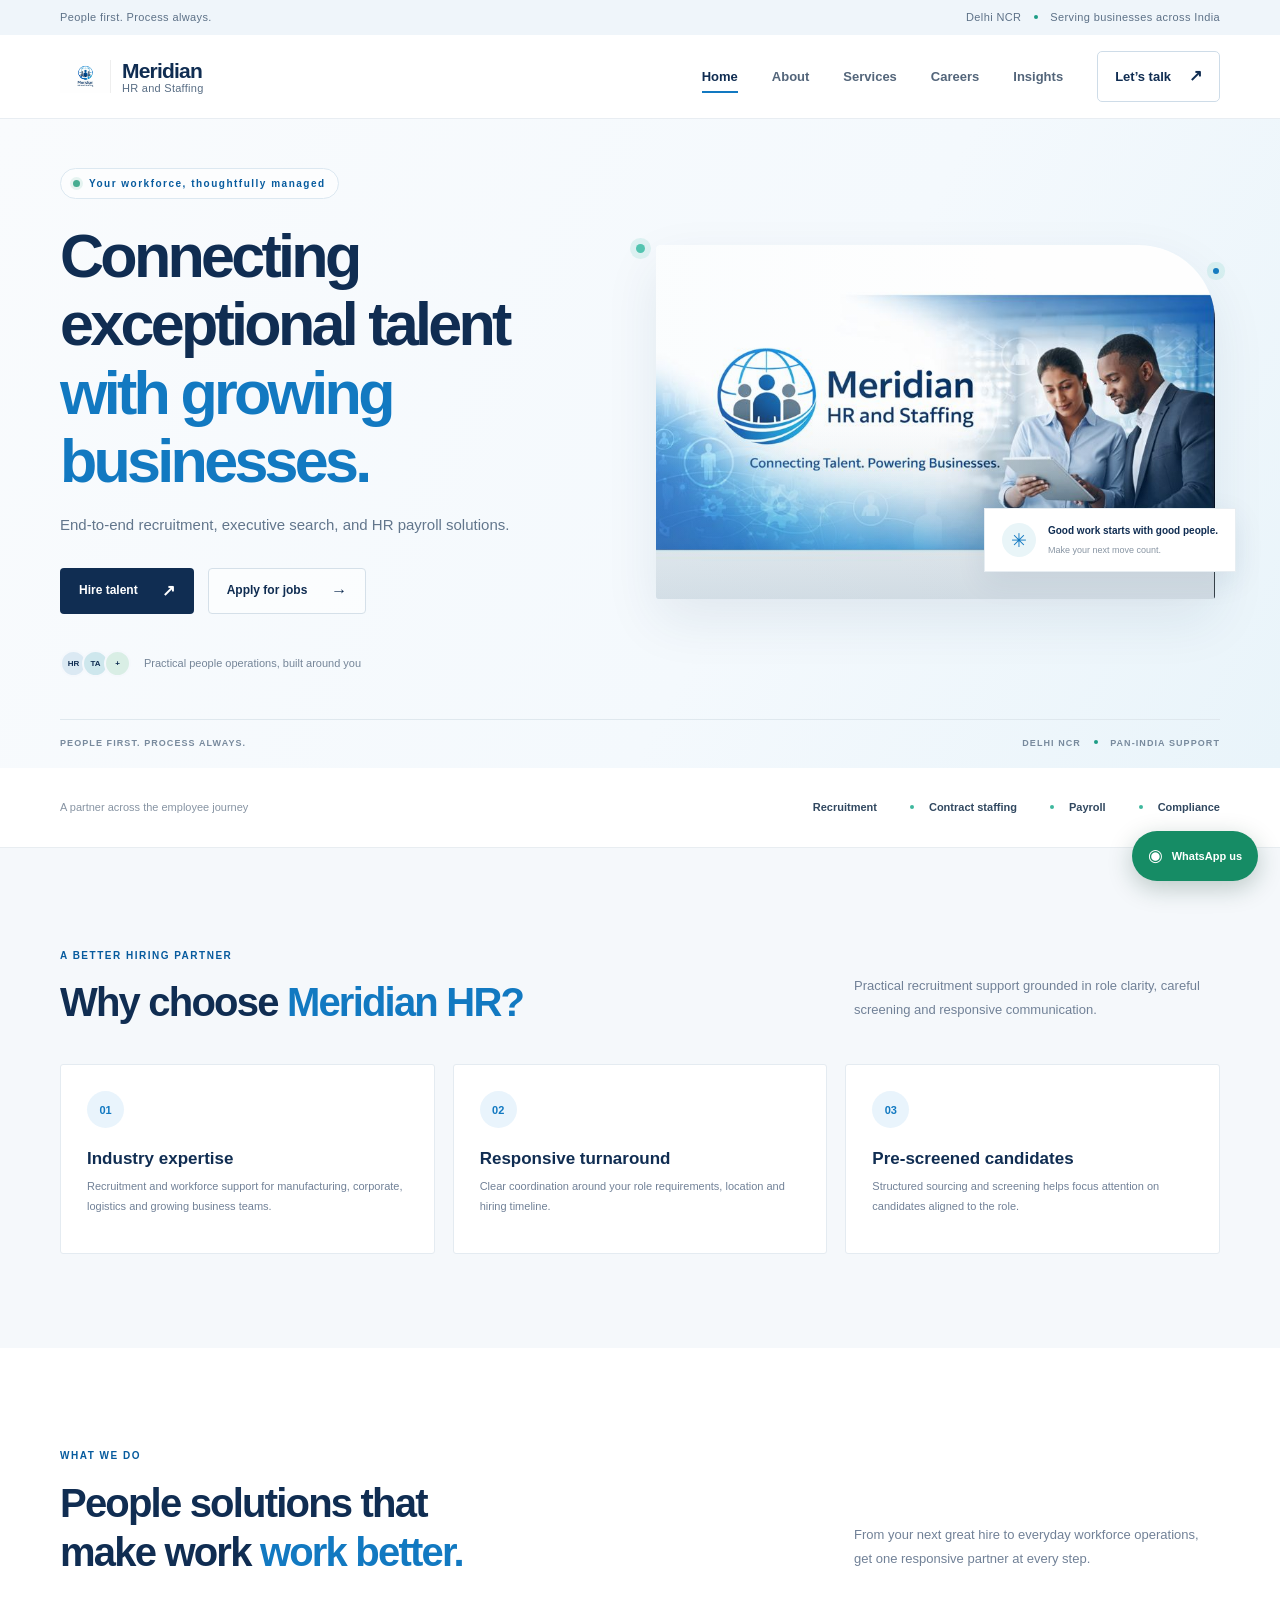
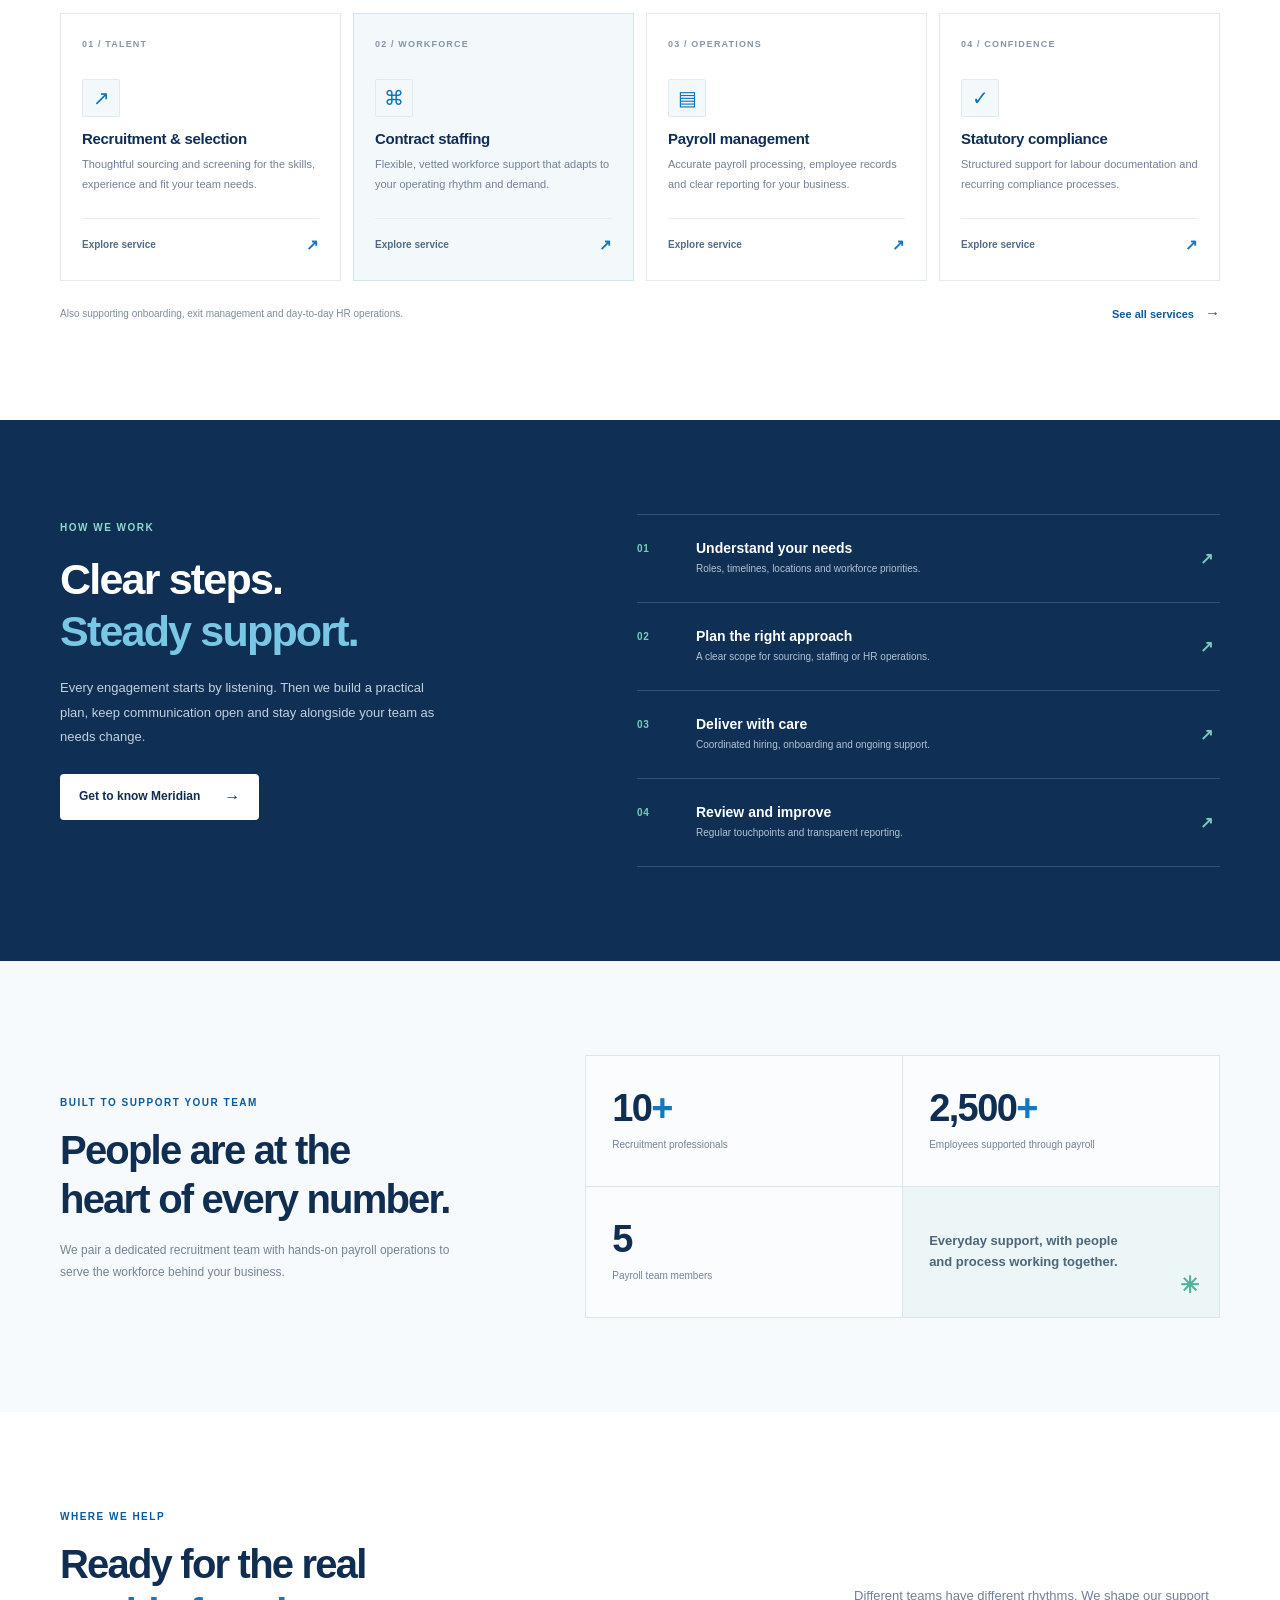
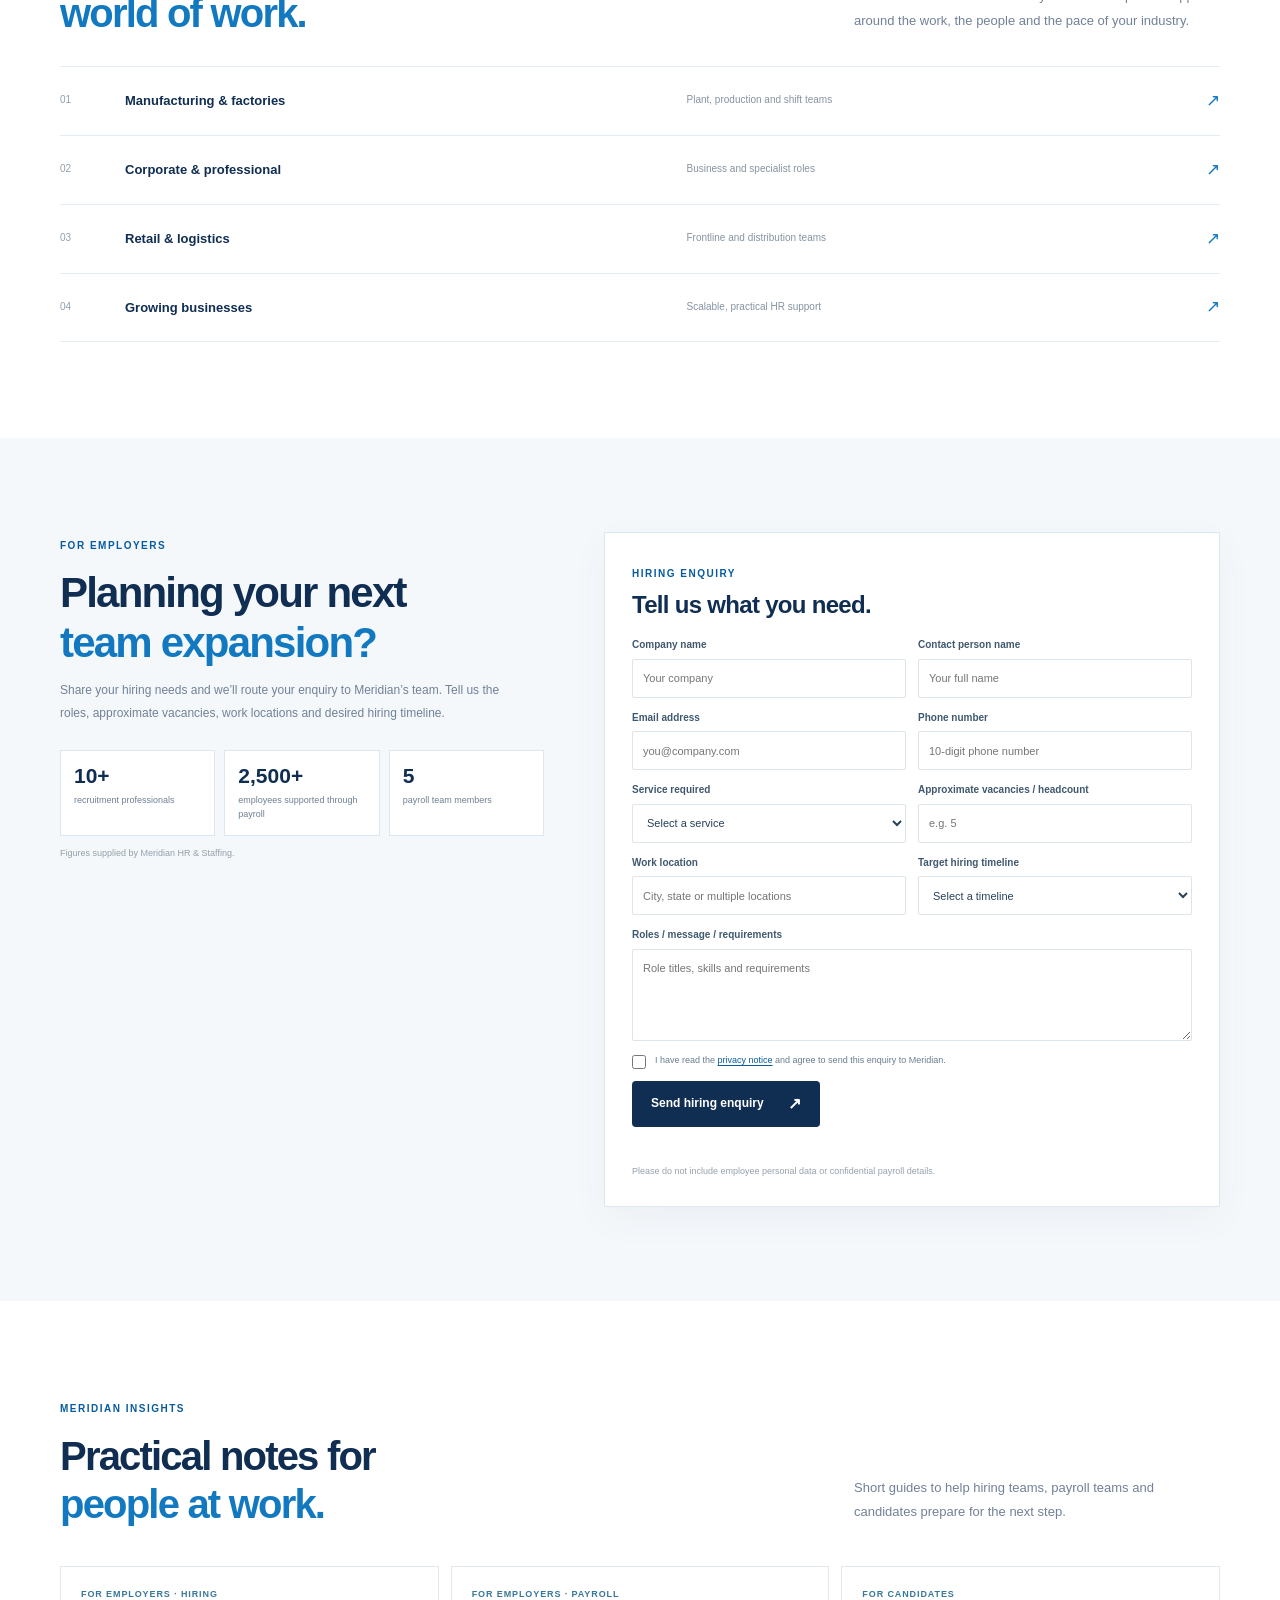
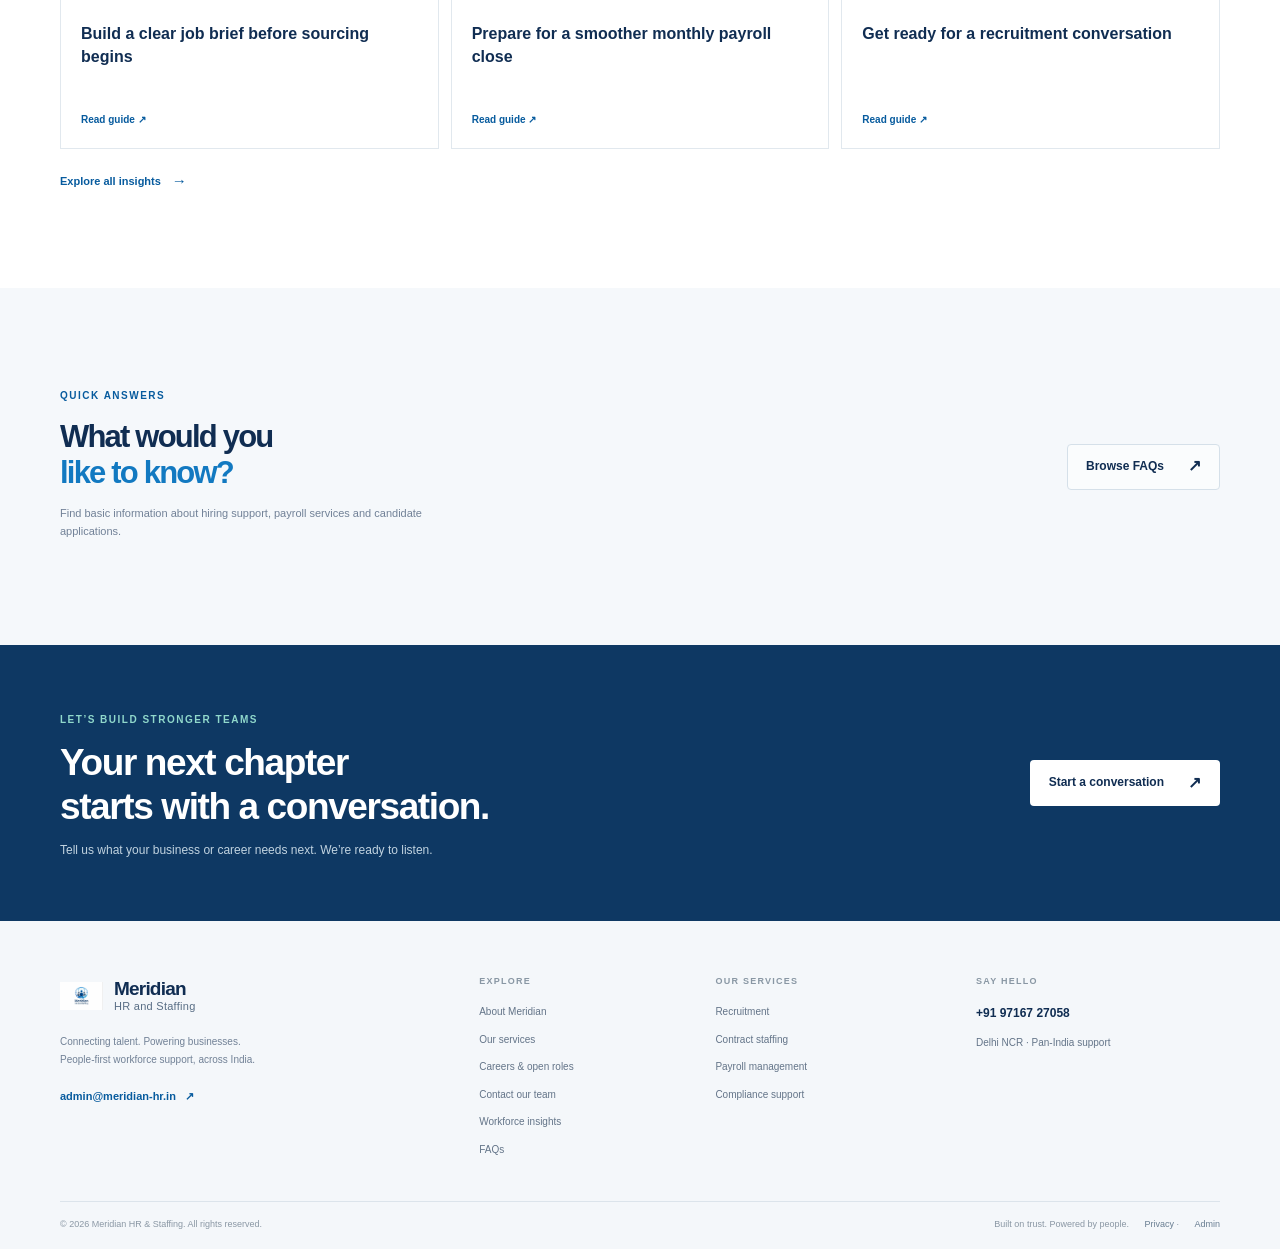
==== commit 45791463: "Complete employer enquiries and refresh FAQ guidance" ====
--- a/index.html
+++ b/index.html
@@ -6,7 +6,7 @@
   <link rel="canonical" href="https://meridian-hr.in/">
   <meta property="og:type" content="website"><meta property="og:site_name" content="Meridian HR & Staffing"><meta property="og:title" content="Meridian HR Solutions | Recruitment &amp; Payroll Services in India"><meta property="og:description" content="Meridian HR Services connects top talent with leading companies. Expert recruitment, staffing, and HR compliance solutions for growing businesses."><meta property="og:url" content="https://meridian-hr.in/"><meta property="og:image" content="https://meridian-hr.in/assets/cover-page.jpg">
   <meta name="twitter:card" content="summary_large_image"><meta name="twitter:title" content="Meridian HR Solutions | Recruitment &amp; Payroll Services in India"><meta name="twitter:description" content="Meridian HR Services connects top talent with leading companies. Expert recruitment, staffing, and HR compliance solutions for growing businesses."><meta name="twitter:image" content="https://meridian-hr.in/assets/cover-page.jpg">
-  <title>Meridian HR Solutions | Recruitment &amp; Payroll Services in India</title><link rel="icon" type="image/png" sizes="192x192" href="/favicon.png"><link rel="stylesheet" href="assets/styles.css?v=20261005b">
+  <title>Meridian HR Solutions | Recruitment &amp; Payroll Services in India</title><link rel="icon" type="image/png" sizes="192x192" href="/favicon.png"><link rel="stylesheet" href="assets/styles.css?v=20261005c">
   <script type="application/ld+json">{"@context":"https://schema.org","@type":["ProfessionalService","EmploymentAgency"],"name":"Meridian HR & Staffing","url":"https://meridian-hr.in/","logo":"https://meridian-hr.in/assets/logo.jpg","email":"admin@meridian-hr.in","telephone":"+91 97167 27058","areaServed":{"@type":"Country","name":"India"},"description":"Meridian HR Services connects top talent with leading companies. Expert recruitment, staffing, and HR compliance solutions for growing businesses.","serviceType":["Recruitment","Executive search","Contract staffing","Payroll management","HR compliance"]}</script>
 </head>
 <body><div id="site-header"></div>
@@ -19,14 +19,16 @@
   <section class="section stats-section"><div class="container stats-layout"><div><span class="eyebrow">BUILT TO SUPPORT YOUR TEAM</span><h2>People are at the<br>heart of every number.</h2><p>We pair a dedicated recruitment team with hands-on payroll operations to serve the workforce behind your business.</p></div><div class="stats-grid"><div class="stat-box"><strong>10<span>+</span></strong><span>Recruitment professionals</span></div><div class="stat-box"><strong>2,500<span>+</span></strong><span>Employees supported through payroll</span></div><div class="stat-box"><strong>5</strong><span>Payroll team members</span></div><div class="stat-box stat-caption"><span>Everyday support, with people and process working together.</span><b>✳</b></div></div></div></section>
   <section class="section industries-section"><div class="container"><div class="section-heading"><div><span class="eyebrow">WHERE WE HELP</span><h2>Ready for the real<br><span>world of work.</span></h2></div><p>Different teams have different rhythms. We shape our support around the work, the people and the pace of your industry.</p></div><div class="industry-row"><span>01</span><b>Manufacturing & factories</b><span class="industry-desc">Plant, production and shift teams</span><span class="industry-arrow">↗</span></div><div class="industry-row"><span>02</span><b>Corporate & professional</b><span class="industry-desc">Business and specialist roles</span><span class="industry-arrow">↗</span></div><div class="industry-row"><span>03</span><b>Retail & logistics</b><span class="industry-desc">Frontline and distribution teams</span><span class="industry-arrow">↗</span></div><div class="industry-row"><span>04</span><b>Growing businesses</b><span class="industry-desc">Scalable, practical HR support</span><span class="industry-arrow">↗</span></div></div></section>
 
-  <section class="section client-enquiry-section"><div class="container client-enquiry-layout"><div class="client-enquiry-copy"><span class="eyebrow">FOR EMPLOYERS</span><h2>Planning your next<br><span>team expansion?</span></h2><p>Share your hiring needs and we’ll route your enquiry to Meridian’s team. Role, approximate headcount, location and target timeline are a helpful place to start.</p><div class="client-proof"><div><b>10+</b><span>recruitment professionals</span></div><div><b>2,500+</b><span>employees supported through payroll</span></div><div><b>5</b><span>payroll team members</span></div></div><p class="client-small">Figures supplied by Meridian HR & Staffing.</p></div><div class="enquiry-form-card"><span class="eyebrow">HIRING ENQUIRY</span><h2>Tell us what you need.</h2><form id="client-enquiry-form" action="https://formspree.io/f/xrpbneba" method="POST">
+  <section class="section client-enquiry-section"><div class="container client-enquiry-layout"><div class="client-enquiry-copy"><span class="eyebrow">FOR EMPLOYERS</span><h2>Planning your next<br><span>team expansion?</span></h2><p>Share your hiring needs and we’ll route your enquiry to Meridian’s team. Tell us the roles, approximate vacancies, work locations and desired hiring timeline.</p><div class="client-proof"><div><b>10+</b><span>recruitment professionals</span></div><div><b>2,500+</b><span>employees supported through payroll</span></div><div><b>5</b><span>payroll team members</span></div></div><p class="client-small">Figures supplied by Meridian HR & Staffing.</p></div><div class="enquiry-form-card"><span class="eyebrow">HIRING ENQUIRY</span><h2>Tell us what you need.</h2><form id="client-enquiry-form" action="https://formspree.io/f/xrpbneba" method="POST">
             <label>Company name<input name="company_name" required maxlength="150" autocomplete="organization" placeholder="Your company"></label>
             <label>Contact person name<input name="contact_name" required maxlength="100" autocomplete="name" placeholder="Your full name"></label>
             <label>Email address<input name="email" required type="email" maxlength="150" autocomplete="email" placeholder="you@company.com"></label>
             <label>Phone number<input name="phone" type="tel" required inputmode="numeric" pattern="[0-9]{10}" minlength="10" maxlength="10" title="Enter exactly 10 digits." autocomplete="tel" placeholder="10-digit phone number"></label>
             <label>Service required<select name="service_required" required><option value="" disabled selected>Select a service</option><option>Permanent Staffing</option><option>Executive Search</option><option>Payroll Management</option><option>Contract Staffing</option></select></label>
-            <label>Number of vacancies<input name="vacancies" type="number" min="1" max="100000" step="1" required placeholder="e.g. 5"></label>
-            <label>Message / requirements<textarea name="message" required rows="4" maxlength="2000" placeholder="Tell us about the roles, skills, location and target timeline"></textarea></label>
+            <label>Approximate vacancies / headcount<input name="vacancies" type="number" min="1" max="100000" step="1" required placeholder="e.g. 5"></label>
+            <label>Work location<input name="work_location" required maxlength="150" placeholder="City, state or multiple locations"></label>
+            <label>Target hiring timeline<select name="hiring_timeline" required><option value="" disabled selected>Select a timeline</option><option>As soon as possible</option><option>Within 1 month</option><option>Within 1–3 months</option><option>Planning / exploring</option></select></label>
+            <label>Roles / message / requirements<textarea name="message" required rows="4" maxlength="2000" placeholder="Role titles, skills and requirements"></textarea></label>
             <label class="consent-check"><input type="checkbox" name="privacy" required><span>I have read the <a href="privacy.html">privacy notice</a> and agree to send this enquiry to Meridian.</span></label>
             <button class="button button-primary" type="submit">Send hiring enquiry <span>↗</span></button>
             <p id="client-enquiry-status" class="form-privacy form-status" role="status" aria-live="polite"></p>
--- a/assets/styles.css
+++ b/assets/styles.css
@@ -18,7 +18,7 @@
 .client-proof b{color:var(--navy);font:700 21px var(--font-display)}.client-proof span{color:#6e8093;font-size:9px;line-height:1.6}.client-enquiry-copy .client-small{font-size:9px;color:#929eaa}
 .enquiry-form-card{padding:27px;border:1px solid #e0e8ef;background:#fff;box-shadow:0 12px 36px #123d5b0b}.enquiry-form-card h2{margin:7px 0 18px;color:var(--navy);font:700 24px var(--font-display);letter-spacing:-.7px}
 .enquiry-form-card form{display:grid;grid-template-columns:1fr 1fr;gap:12px}.enquiry-form-card label{display:grid;gap:5px;color:#40586f;font-size:10px;font-weight:600}
-.enquiry-form-card label:nth-of-type(7),.enquiry-form-card .consent-check,.enquiry-form-card form>.button,.enquiry-form-card #client-enquiry-status,.enquiry-form-card form>.form-privacy{grid-column:1/-1}
+.enquiry-form-card label:nth-of-type(9),.enquiry-form-card .consent-check,.enquiry-form-card form>.button,.enquiry-form-card #client-enquiry-status,.enquiry-form-card form>.form-privacy{grid-column:1/-1}
 .enquiry-form-card input,.enquiry-form-card textarea,.enquiry-form-card select{width:100%;border:1px solid #dce5eb;border-radius:2px;outline:0;background:#fff;color:#284259;font-size:11px;font-weight:400}.enquiry-form-card input,.enquiry-form-card select{height:39px;padding:0 10px}.enquiry-form-card textarea{min-height:67px;padding:9px 10px;resize:vertical}
 .enquiry-form-card input:focus,.enquiry-form-card textarea:focus,.enquiry-form-card select:focus{border-color:#5ba4c9;box-shadow:0 0 0 3px #5ba4c91b}.enquiry-fields{display:grid;grid-column:1/-1;grid-template-columns:1fr 1fr;gap:12px}.enquiry-form-card form>.button{justify-self:start}
 .home-insights-grid,.insights-grid{display:grid;grid-template-columns:repeat(3,1fr);gap:12px}.home-insight{display:flex;min-height:183px;flex-direction:column;padding:20px;border:1px solid #e1e8ee;background:#fff;transition:transform .2s,border-color .2s}.home-insight:hover,.insight-card:hover{transform:translateY(-3px);border-color:#b8d6e6}.home-insight>span,.insight-category{color:#38779b;font-size:9px;font-weight:700;letter-spacing:.1em}.home-insight h3{margin:20px 0 auto;color:var(--navy);font:700 16px/1.45 var(--font-display)}.home-insight>b{margin-top:18px;color:var(--blue-deep);font-size:10px}.home-insights-link{margin-top:20px}.home-faq-inner{display:flex;align-items:center;justify-content:space-between;gap:25px}.home-faq-inner h2{font-size:31px}.home-faq-inner p{max-width:400px;color:#718197;font-size:11px}
@@ -26,7 +26,7 @@
 .faq-intro h2{margin:9px 0 15px;color:var(--navy);font:700 27px var(--font-display)}.faq-intro-spaced{margin-top:45px}.faq-list{border-top:1px solid #e0e8ef}.faq-list details{border-bottom:1px solid #e0e8ef}.faq-list summary{display:flex;justify-content:space-between;gap:20px;padding:17px 2px;color:var(--navy);font:700 13px var(--font-display);cursor:pointer;list-style:none}.faq-list summary::-webkit-details-marker{display:none}.faq-list summary span{color:var(--blue);font-size:17px;transition:transform .2s}.faq-list details[open] summary span{transform:rotate(45deg)}.faq-list details>p{max-width:850px;margin:0;padding:0 30px 18px 2px;color:#687c90;font-size:11px;line-height:1.9}.faq-list a{color:var(--blue-deep);font-weight:700;text-decoration:underline;text-underline-offset:2px}.faq-cta{display:flex;align-items:center;justify-content:space-between;margin-top:36px;padding:22px 25px;background:#f3f7fa}.faq-cta h2{margin:6px 0 0;color:var(--navy);font:700 20px var(--font-display)}
 .article-layout{display:grid;grid-template-columns:minmax(0,760px) minmax(220px,300px);align-items:start;justify-content:space-between;gap:50px}.article-copy{max-width:760px}.article-lead{color:#45647e;font:600 16px/1.85 var(--font-display)}.article-copy>h2{margin:30px 0 8px;color:var(--navy);font:700 20px var(--font-display)}.article-copy>p{color:#667b8f;font-size:12px;line-height:1.95}.article-callout{margin:30px 0;padding:22px 24px;border-left:3px solid #3cad99;background:#f4f8f9}.article-callout h2{margin:7px 0;color:var(--navy);font:700 18px var(--font-display)}.article-callout p{margin:0;color:#667b8f;font-size:11px;line-height:1.9}.article-callout a{color:var(--blue-deep);font-weight:700;text-decoration:underline;text-underline-offset:2px}.article-disclaimer{padding-top:13px;border-top:1px solid #e3e9ee;color:#8795a3!important;font-size:10px!important}.article-aside{position:sticky;top:120px;padding:22px;border:1px solid #e0e8ef;background:#f7fafc}.article-aside h2{margin:9px 0;color:var(--navy);font:700 19px/1.45 var(--font-display)}.article-aside p{color:#718197;font-size:10px;line-height:1.8}.article-aside .button{margin-top:8px}.article-aside-link{display:block;margin-top:15px;color:var(--blue-deep);font-size:10px;font-weight:700}.article-section{padding-top:54px}
 @media(max-width:900px){.client-enquiry-layout{grid-template-columns:1fr 1.1fr;gap:28px}.client-proof{grid-template-columns:1fr}.client-proof>div{display:grid;grid-template-columns:70px 1fr;align-items:center}.insights-grid{gap:10px}.insight-card{padding:18px}.article-layout{grid-template-columns:minmax(0,1fr) 240px;gap:25px}}
-@media(max-width:650px){.client-enquiry-layout{grid-template-columns:1fr;gap:24px}.client-proof{grid-template-columns:repeat(3,1fr)}.client-proof>div{display:flex;align-items:flex-start;padding:10px}.client-proof b{font-size:18px}.client-proof span{font-size:8px}.enquiry-form-card{padding:19px}.enquiry-form-card h2{font-size:21px}.enquiry-form-card form{grid-template-columns:1fr;gap:10px}.enquiry-form-card label,.enquiry-form-card label:nth-of-type(7),.enquiry-form-card .consent-check,.enquiry-form-card form>.button,.enquiry-form-card #client-enquiry-status,.enquiry-form-card form>.form-privacy,.enquiry-fields{grid-column:1}.enquiry-fields{grid-template-columns:1fr}.home-insights-grid,.insights-grid{grid-template-columns:1fr}.home-insight{min-height:145px}.insight-card{min-height:225px}.home-faq-inner,.faq-cta{align-items:flex-start;flex-direction:column}.article-layout{grid-template-columns:1fr;gap:24px}.article-aside{position:static}.article-lead{font-size:14px}.article-copy>h2{font-size:18px}.article-copy>p{font-size:11px}.faq-intro h2{font-size:23px}.faq-list summary{font-size:12px;padding:15px 2px}.faq-list details>p{font-size:10px}}
+@media(max-width:650px){.client-enquiry-layout{grid-template-columns:1fr;gap:24px}.client-proof{grid-template-columns:repeat(3,1fr)}.client-proof>div{display:flex;align-items:flex-start;padding:10px}.client-proof b{font-size:18px}.client-proof span{font-size:8px}.enquiry-form-card{padding:19px}.enquiry-form-card h2{font-size:21px}.enquiry-form-card form{grid-template-columns:1fr;gap:10px}.enquiry-form-card label,.enquiry-form-card label:nth-of-type(9),.enquiry-form-card .consent-check,.enquiry-form-card form>.button,.enquiry-form-card #client-enquiry-status,.enquiry-form-card form>.form-privacy,.enquiry-fields{grid-column:1}.enquiry-fields{grid-template-columns:1fr}.home-insights-grid,.insights-grid{grid-template-columns:1fr}.home-insight{min-height:145px}.insight-card{min-height:225px}.home-faq-inner,.faq-cta{align-items:flex-start;flex-direction:column}.article-layout{grid-template-columns:1fr;gap:24px}.article-aside{position:static}.article-lead{font-size:14px}.article-copy>h2{font-size:18px}.article-copy>p{font-size:11px}.faq-intro h2{font-size:23px}.faq-list summary{font-size:12px;padding:15px 2px}.faq-list details>p{font-size:10px}}
 
 
 
@@ -35,3 +35,14 @@
 
 .form-status[data-state="error"]{color:#a12828}.form-status[data-state="success"]{color:#176c4b}.form-status[data-state="pending"]{color:#536b82}.form-status{min-height:1.4em}
 .contact-form-wrap input[aria-invalid="true"],.contact-form-wrap select[aria-invalid="true"],.contact-form-wrap textarea[aria-invalid="true"],.enquiry-form-card input[aria-invalid="true"],.enquiry-form-card select[aria-invalid="true"],.enquiry-form-card textarea[aria-invalid="true"]{border-color:#b83232}
+
+.jobs-filter-bar{display:grid;grid-template-columns:minmax(220px,1.6fr) repeat(2,minmax(150px,1fr)) auto;align-items:end;gap:12px;margin:20px 0 4px;padding:18px;border:1px solid #e1e9ef;background:#f7fafc}
+.jobs-filter-bar label{display:grid;gap:6px;color:#40586f;font-size:10px;font-weight:700}
+.jobs-filter-bar input,.jobs-filter-bar select{width:100%;height:42px;padding:0 11px;border:1px solid #dce5eb;border-radius:3px;background:#fff;color:#284259;font-size:12px}
+.jobs-filter-bar input:focus,.jobs-filter-bar select:focus{outline:2px solid #5ba4c955;border-color:#5ba4c9}
+.jobs-clear-filters{height:42px;padding:0 14px;border:1px solid #cedce8;border-radius:3px;background:#fff;color:var(--navy);font-size:11px;font-weight:700;cursor:pointer}
+.jobs-clear-filters:hover{background:#edf5fa}
+.jobs-results-status{min-height:1.5em;margin:9px 0;color:#718197;font-size:10px}
+.job-meta{display:flex;flex-wrap:wrap;gap:8px 15px}
+@media(max-width:750px){.jobs-filter-bar{grid-template-columns:1fr 1fr}.jobs-filter-bar label:first-child{grid-column:1/-1}.jobs-clear-filters{grid-column:1/-1}}
+@media(max-width:420px){.jobs-filter-bar{grid-template-columns:1fr}.jobs-filter-bar label:first-child,.jobs-clear-filters{grid-column:1}}
